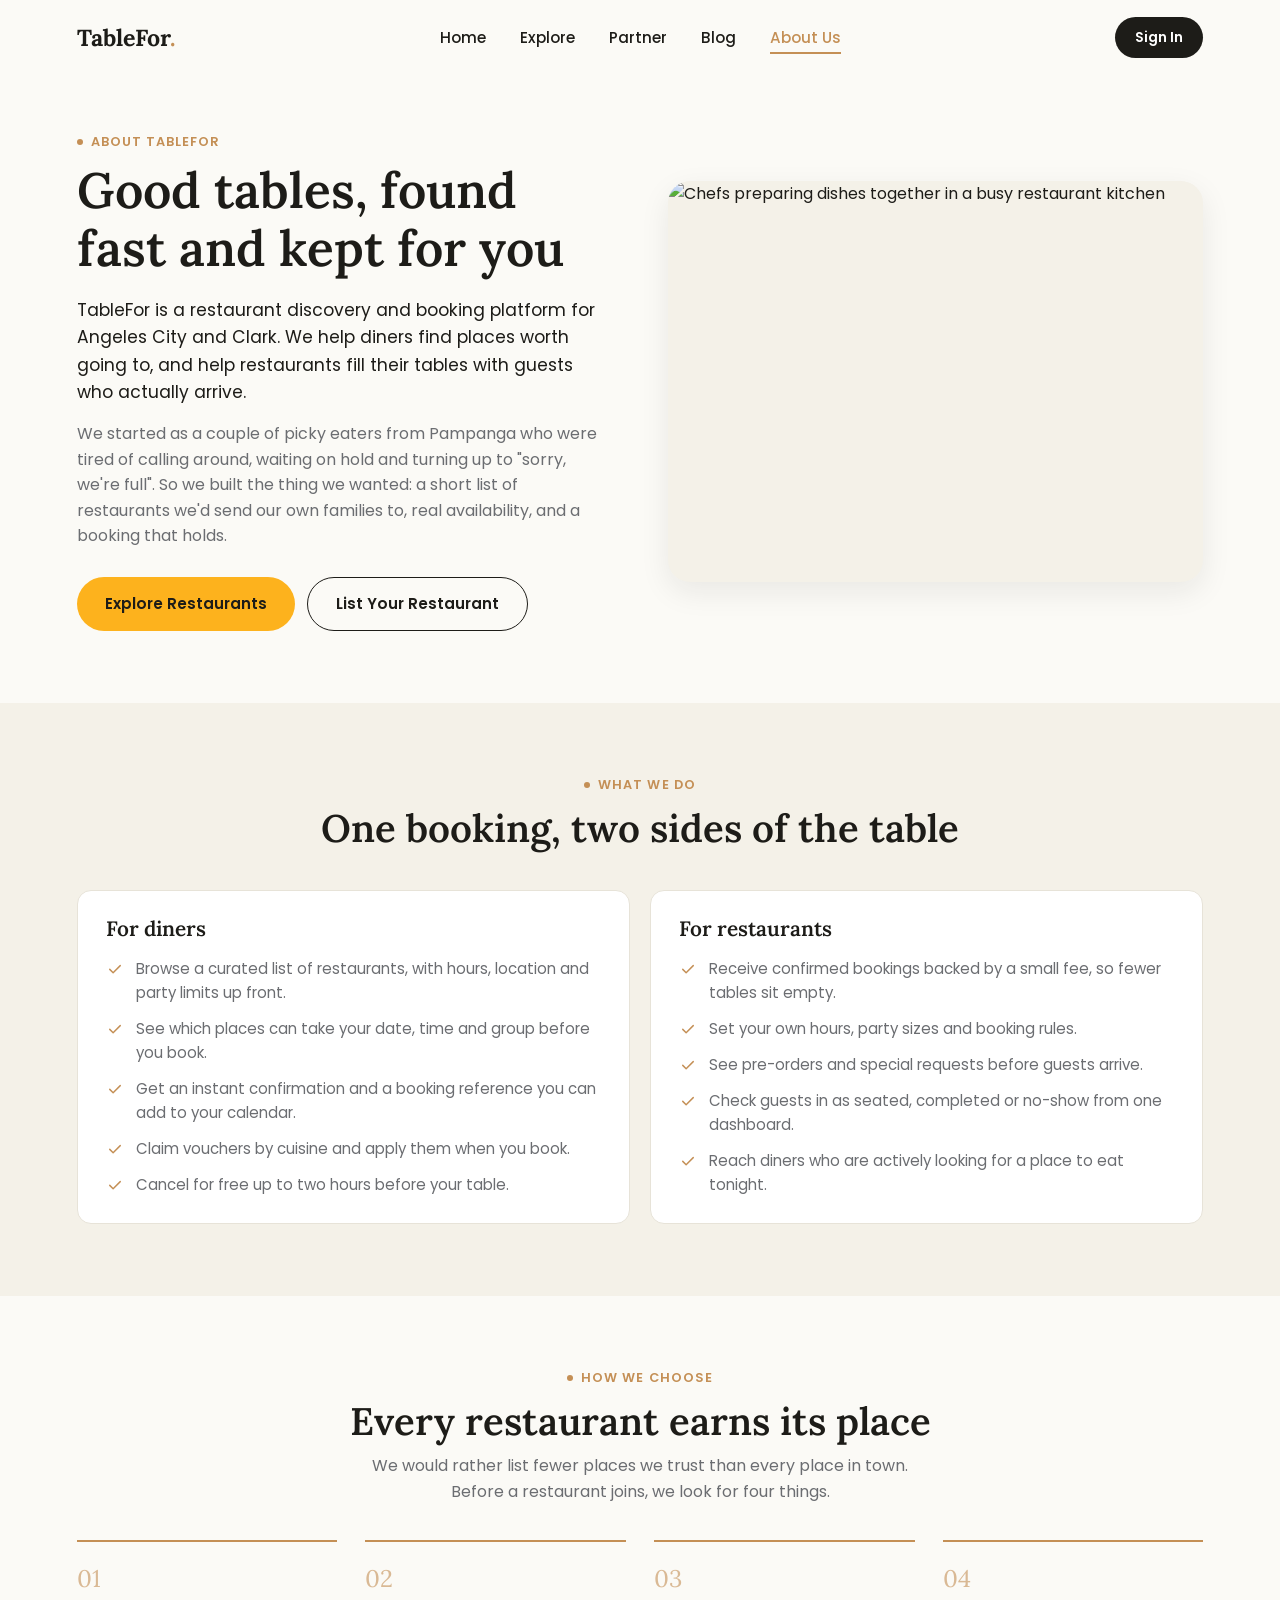
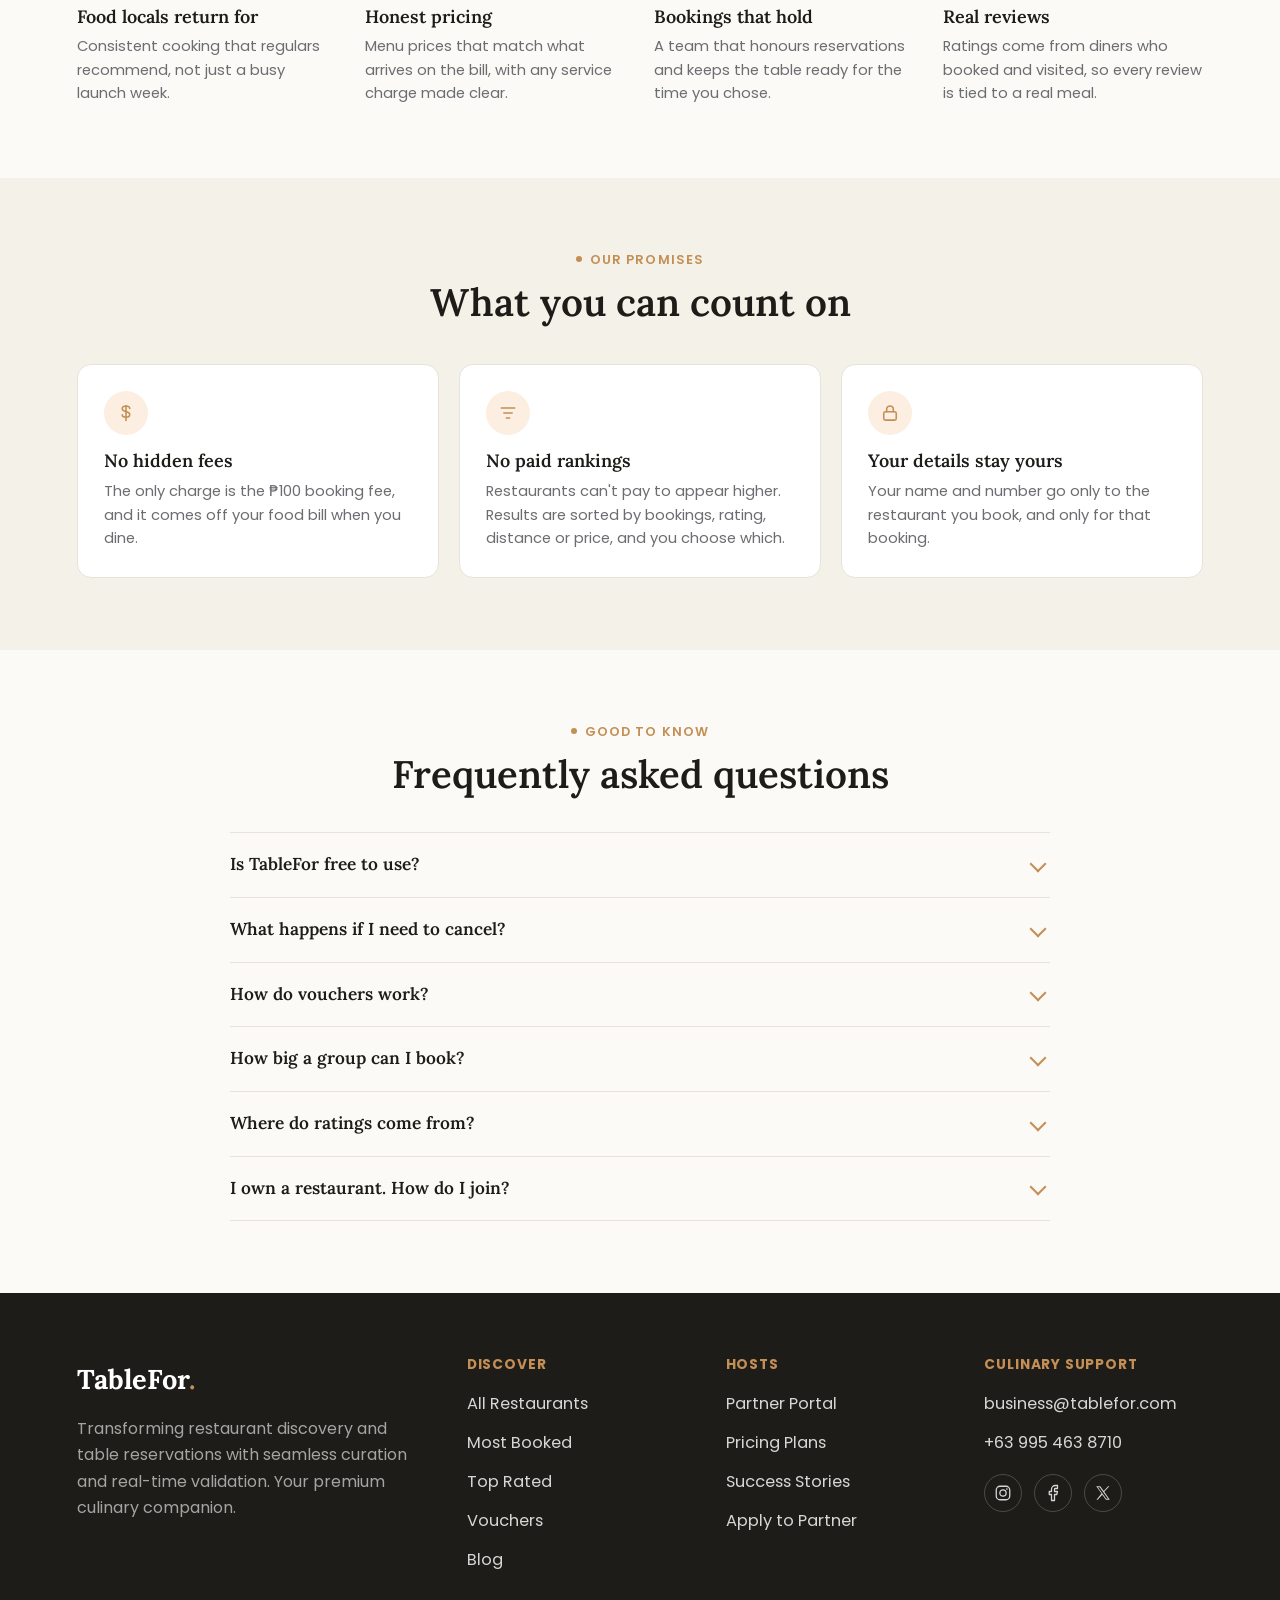
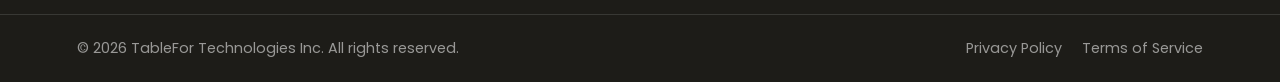
==== about.html @ d6bdd87d "Updated Layout, added styles, and included new resto cards." ====
<!DOCTYPE html>
<html lang="en">
<head>
<meta charset="UTF-8">
<meta name="viewport" content="width=device-width, initial-scale=1.0">
<title>TableFor</title>
<meta name="description" content="About TableFor: a curated restaurant discovery and table booking platform, born in Angeles City out of pure food pickiness.">
<link rel="icon" href="data:,">
<script>document.documentElement.classList.add('js');</script>
<link href="https://fonts.googleapis.com/css2?family=Lora:ital,wght@0,500;0,600;0,700;1,500&family=Poppins:wght@400;500;600;700&display=swap" rel="stylesheet">
<link rel="stylesheet" href="styles.css?v=20260928e">
</head>
<body data-page="about">

<a class="skip-link" href="#main">Skip to content</a>

<!-- ============ HEADER ============ -->
<header class="site-header" id="siteHeader">
  <div class="header-inner">
    <a href="index.html" class="logo" aria-label="TableFor home">TableFor<span class="logo-dot">.</span></a>

    <nav class="main-nav" id="mainNav" aria-label="Primary">
      <ul class="nav-list">
        <li><a href="index.html" class="nav-link">Home</a></li>
        <li><a href="explore.html" class="nav-link">Explore</a></li>
        <li><a href="partner.html" class="nav-link">Partner</a></li>
        <li><a href="blog.html" class="nav-link">Blog</a></li>
        <li><a href="about.html" class="nav-link is-active" aria-current="page">About Us</a></li>
      </ul>
    </nav>

    <div class="header-actions">
      <a href="#" class="btn btn-dark btn-sm">Sign In</a>
      <button class="nav-toggle" id="navToggle" aria-label="Open menu" aria-expanded="false" aria-controls="mainNav">
        <span></span><span></span><span></span>
      </button>
    </div>
  </div>
</header>

<main id="main">

  <!-- ============ MISSION + ORIGIN ============ -->
  <section class="about-hero">
    <div class="about-hero-inner">
      <div class="about-copy">
        <p class="eyebrow"><span class="dot"></span>About TableFor</p>
        <h1>Good tables, found fast and kept for you</h1>
        <p class="about-lead">TableFor is a restaurant discovery and booking platform for Angeles City and Clark. We help diners find places worth going to, and help restaurants fill their tables with guests who actually arrive.</p>
        <p>We started as a couple of picky eaters from Pampanga who were tired of calling around, waiting on hold and turning up to "sorry, we're full". So we built the thing we wanted: a short list of restaurants we'd send our own families to, real availability, and a booking that holds.</p>
        <div class="about-actions">
          <a href="explore.html" class="btn btn-amber">Explore Restaurants</a>
          <a href="partner.html#apply" class="btn btn-outline-dark">List Your Restaurant</a>
        </div>
      </div>
      <figure class="about-media">
        <img src="https://images.pexels.com/photos/5779787/pexels-photo-5779787.jpeg?auto=compress&amp;cs=tinysrgb&amp;w=1200" alt="Chefs preparing dishes together in a busy restaurant kitchen">
      </figure>
    </div>
  </section>

  <!-- ============ WHO IT'S FOR ============ -->
  <section class="section section-alt" aria-labelledby="whatTitle">
    <div>
      <p class="eyebrow center"><span class="dot"></span>What We Do</p>
      <h2 class="center" id="whatTitle">One booking, two sides of the table</h2>
      <div class="about-split">
        <article class="about-panel">
          <h3>For diners</h3>
          <ul class="about-list">
            <li><svg viewBox="0 0 24 24" fill="none" stroke="currentColor" stroke-width="1.9" stroke-linecap="round" stroke-linejoin="round" aria-hidden="true"><path d="m5 12.5 4.5 4.5L19 7.5"/></svg><span>Browse a curated list of restaurants, with hours, location and party limits up front.</span></li>
            <li><svg viewBox="0 0 24 24" fill="none" stroke="currentColor" stroke-width="1.9" stroke-linecap="round" stroke-linejoin="round" aria-hidden="true"><path d="m5 12.5 4.5 4.5L19 7.5"/></svg><span>See which places can take your date, time and group before you book.</span></li>
            <li><svg viewBox="0 0 24 24" fill="none" stroke="currentColor" stroke-width="1.9" stroke-linecap="round" stroke-linejoin="round" aria-hidden="true"><path d="m5 12.5 4.5 4.5L19 7.5"/></svg><span>Get an instant confirmation and a booking reference you can add to your calendar.</span></li>
            <li><svg viewBox="0 0 24 24" fill="none" stroke="currentColor" stroke-width="1.9" stroke-linecap="round" stroke-linejoin="round" aria-hidden="true"><path d="m5 12.5 4.5 4.5L19 7.5"/></svg><span>Claim vouchers by cuisine and apply them when you book.</span></li>
            <li><svg viewBox="0 0 24 24" fill="none" stroke="currentColor" stroke-width="1.9" stroke-linecap="round" stroke-linejoin="round" aria-hidden="true"><path d="m5 12.5 4.5 4.5L19 7.5"/></svg><span>Cancel for free up to two hours before your table.</span></li>
          </ul>
        </article>
        <article class="about-panel">
          <h3>For restaurants</h3>
          <ul class="about-list">
            <li><svg viewBox="0 0 24 24" fill="none" stroke="currentColor" stroke-width="1.9" stroke-linecap="round" stroke-linejoin="round" aria-hidden="true"><path d="m5 12.5 4.5 4.5L19 7.5"/></svg><span>Receive confirmed bookings backed by a small fee, so fewer tables sit empty.</span></li>
            <li><svg viewBox="0 0 24 24" fill="none" stroke="currentColor" stroke-width="1.9" stroke-linecap="round" stroke-linejoin="round" aria-hidden="true"><path d="m5 12.5 4.5 4.5L19 7.5"/></svg><span>Set your own hours, party sizes and booking rules.</span></li>
            <li><svg viewBox="0 0 24 24" fill="none" stroke="currentColor" stroke-width="1.9" stroke-linecap="round" stroke-linejoin="round" aria-hidden="true"><path d="m5 12.5 4.5 4.5L19 7.5"/></svg><span>See pre-orders and special requests before guests arrive.</span></li>
            <li><svg viewBox="0 0 24 24" fill="none" stroke="currentColor" stroke-width="1.9" stroke-linecap="round" stroke-linejoin="round" aria-hidden="true"><path d="m5 12.5 4.5 4.5L19 7.5"/></svg><span>Check guests in as seated, completed or no-show from one dashboard.</span></li>
            <li><svg viewBox="0 0 24 24" fill="none" stroke="currentColor" stroke-width="1.9" stroke-linecap="round" stroke-linejoin="round" aria-hidden="true"><path d="m5 12.5 4.5 4.5L19 7.5"/></svg><span>Reach diners who are actively looking for a place to eat tonight.</span></li>
          </ul>
        </article>
      </div>
    </div>
  </section>

  <!-- ============ CURATION STANDARDS ============ -->
  <section class="section" aria-labelledby="standardsTitle">
    <p class="eyebrow center"><span class="dot"></span>How We Choose</p>
    <h2 class="center" id="standardsTitle">Every restaurant earns its place</h2>
    <p class="section-sub center">We would rather list fewer places we trust than every place in town. Before a restaurant joins, we look for four things.</p>
    <div class="about-grid4 reveal-group">
      <article class="about-card reveal"><span class="about-card-num">01</span><h3>Food locals return for</h3><p>Consistent cooking that regulars recommend, not just a busy launch week.</p></article>
      <article class="about-card reveal"><span class="about-card-num">02</span><h3>Honest pricing</h3><p>Menu prices that match what arrives on the bill, with any service charge made clear.</p></article>
      <article class="about-card reveal"><span class="about-card-num">03</span><h3>Bookings that hold</h3><p>A team that honours reservations and keeps the table ready for the time you chose.</p></article>
      <article class="about-card reveal"><span class="about-card-num">04</span><h3>Real reviews</h3><p>Ratings come from diners who booked and visited, so every review is tied to a real meal.</p></article>
    </div>
  </section>

  <!-- ============ PROMISES ============ -->
  <section class="section section-alt" aria-labelledby="promiseTitle">
    <div>
      <p class="eyebrow center"><span class="dot"></span>Our Promises</p>
      <h2 class="center" id="promiseTitle">What you can count on</h2>
      <div class="about-promises">
        <article class="about-promise">
          <span class="about-promise-icon"><svg viewBox="0 0 24 24" fill="none" stroke="currentColor" stroke-width="1.9" stroke-linecap="round" stroke-linejoin="round" aria-hidden="true"><path d="M12 3v18M16.5 6.5c0-1.9-2-3-4.5-3s-4.5 1.3-4.5 3.3c0 4.4 9 2.4 9 6.9 0 2-2 3.3-4.5 3.3s-4.5-1.1-4.5-3"/></svg></span>
          <h3>No hidden fees</h3>
          <p>The only charge is the ₱100 booking fee, and it comes off your food bill when you dine.</p>
        </article>
        <article class="about-promise">
          <span class="about-promise-icon"><svg viewBox="0 0 24 24" fill="none" stroke="currentColor" stroke-width="1.9" stroke-linecap="round" stroke-linejoin="round" aria-hidden="true"><path d="M4 6h16M7 12h10M10 18h4"/></svg></span>
          <h3>No paid rankings</h3>
          <p>Restaurants can't pay to appear higher. Results are sorted by bookings, rating, distance or price, and you choose which.</p>
        </article>
        <article class="about-promise">
          <span class="about-promise-icon"><svg viewBox="0 0 24 24" fill="none" stroke="currentColor" stroke-width="1.9" stroke-linecap="round" stroke-linejoin="round" aria-hidden="true"><rect x="4.5" y="10.5" width="15" height="10" rx="2"/><path d="M8 10.5V7.5a4 4 0 0 1 8 0v3"/></svg></span>
          <h3>Your details stay yours</h3>
          <p>Your name and number go only to the restaurant you book, and only for that booking.</p>
        </article>
      </div>
    </div>
  </section>

  <!-- ============ FAQ ============ -->
  <section class="section" aria-labelledby="faqTitle">
    <p class="eyebrow center"><span class="dot"></span>Good to Know</p>
    <h2 class="center" id="faqTitle">Frequently asked questions</h2>
    <div class="about-faq">
      <details>
        <summary>Is TableFor free to use?</summary>
        <p>Browsing is free. Each booking has a ₱100 fee, which is taken off your food bill when you dine, so a completed booking costs you nothing extra.</p>
      </details>
      <details>
        <summary>What happens if I need to cancel?</summary>
        <p>Cancel from your upcoming bookings on Explore. It's free up to two hours before your table. Inside two hours, the booking fee isn't refunded because the restaurant has already held the table for you.</p>
      </details>
      <details>
        <summary>How do vouchers work?</summary>
        <p>Claim a voucher in the Vouchers section on the home page, then enter its code in the booking form. Each voucher lists the cuisines, party size or times it works for, and the form tells you straight away if a code doesn't fit.</p>
      </details>
      <details>
        <summary>How big a group can I book?</summary>
        <p>Up to 20 guests per booking, depending on the restaurant. Each restaurant shows its own limit. For larger events, contact the restaurant directly.</p>
      </details>
      <details>
        <summary>Where do ratings come from?</summary>
        <p>From diners who booked through TableFor and completed their visit. You can only leave a review after your meal.</p>
      </details>
      <details>
        <summary>I own a restaurant. How do I join?</summary>
        <p>Apply on our <a href="partner.html#apply">Partner page</a>. We'll visit, try the food and walk you through the Partner Portal before your listing goes live.</p>
      </details>
    </div>
  </section>

</main>

<!-- ============ FOOTER ============ -->
<footer class="site-footer">
  <div class="footer-top">
    <div class="footer-brand">
      <p class="logo footer-logo">TableFor<span class="logo-dot">.</span></p>
      <p>Transforming restaurant discovery and table reservations with seamless curation and real-time validation. Your premium culinary companion.</p>
    </div>

    <nav class="footer-col" aria-label="Discover">
      <h3>Discover</h3>
      <ul>
        <li><a href="explore.html">All Restaurants</a></li>
        <li><a href="explore.html?sort=trending">Most Booked</a></li>
        <li><a href="explore.html?sort=rating">Top Rated</a></li>
        <li><a href="index.html#vouchers">Vouchers</a></li>
        <li><a href="blog.html">Blog</a></li>
      </ul>
    </nav>

    <nav class="footer-col" aria-label="Hosts">
      <h3>Hosts</h3>
      <ul>
        <li><a href="partner.html#portal">Partner Portal</a></li>
        <li><a href="partner.html#pricing">Pricing Plans</a></li>
        <li><a href="partner.html#stories">Success Stories</a></li>
        <li><a href="partner.html#apply">Apply to Partner</a></li>
      </ul>
    </nav>

    <div class="footer-col">
      <h3>Culinary Support</h3>
      <ul>
        <li><a href="mailto:business@tablefor.com">business@tablefor.com</a></li>
        <li><a href="tel:+639954638710">+63 995 463 8710</a></li>
      </ul>
      <div class="social-row">
        <a href="#" aria-label="TableFor on Instagram">
          <svg viewBox="0 0 24 24" fill="none" stroke="currentColor" stroke-width="1.7"><rect x="3" y="3" width="18" height="18" rx="5"/><circle cx="12" cy="12" r="4.2"/><circle cx="17.2" cy="6.8" r="1.1" fill="currentColor" stroke="none"/></svg>
        </a>
        <a href="#" aria-label="TableFor on Facebook">
          <svg viewBox="0 0 24 24" fill="none" stroke="currentColor" stroke-width="1.7" stroke-linecap="round" stroke-linejoin="round"><path d="M18 2h-3a5 5 0 0 0-5 5v3H7v4h3v8h4v-8h3l1-4h-4V7a1 1 0 0 1 1-1h3z"/></svg>
        </a>
        <a href="#" aria-label="TableFor on X (formerly Twitter)">
          <svg viewBox="0 0 24 24" fill="currentColor"><path d="M13.7 10.4 20.4 3h-1.6l-5.8 6.4L8.4 3H3l7 9.7L3.3 21h1.6l6.1-6.8L15.9 21H21l-7.3-10.6ZM11.5 13.1l-.7-1L5.2 4.2h2.4l4.5 6.3.7 1 5.9 8.3h-2.4l-4.8-6.7Z"/></svg>
        </a>
      </div>
    </div>
  </div>

  <div class="footer-bottom">
    <p>&copy; 2026 TableFor Technologies Inc. All rights reserved.</p>
    <div class="footer-legal">
      <a href="#">Privacy Policy</a>
      <a href="#">Terms of Service</a>
    </div>
  </div>
</footer>

<script src="restaurants.js?v=20260928e"></script>
<script src="store.js?v=20260928e"></script>
<script src="script.js?v=20260928e"></script>
</body>
</html>
---- styles.css ----
/* ============================================================
   TableFor — Landing Page Styles
   Mobile-first. Breakpoints: 560 / 860 / 1120 / 1440
   ============================================================ */

:root {
  /* Palette — sampled from the TableFor brand mockup */
  --cream: #FBFAF6;
  --paper: #F4F1E8;
  --ink: #1D1C18;
  --ink-soft: #2A2822;
  --gold: #C48F55;
  --amber: #FDB21D;
  --coral: #E95D4C;
  --text-muted: #6B6D71;
  --rule: #E7E3D8;
  --white: #FFFFFF;

  --font-serif: 'Lora', Georgia, serif;
  --font-sans: 'Poppins', 'Segoe UI', sans-serif;

  --header-h: 76px;
  --radius-sm: 8px;
  --radius-md: 14px;
  --radius-lg: 22px;
  --shadow-card: 0 10px 30px rgba(29, 28, 24, 0.08);
  --shadow-lift: 0 20px 44px rgba(29, 28, 24, 0.16);
  --ease: cubic-bezier(.4,0,.2,1);
}

/* ---------- Reset ---------- */
* { box-sizing: border-box; }
html { scroll-behavior: smooth; scroll-padding-top: calc(var(--header-h) + 12px); }
body, h1, h2, h3, p, ul, blockquote, figure { margin: 0; }
ul { padding: 0; list-style: none; }
img { max-width: 100%; height: auto; display: block; }
a { color: inherit; text-decoration: none; }
button { font: inherit; color: inherit; border: none; background: none; padding: 0; cursor: pointer; }
input { font: inherit; }

body {
  font-family: var(--font-sans);
  color: var(--ink);
  background: var(--cream);
  line-height: 1.6;
  -webkit-font-smoothing: antialiased;
}

h1, h2, h3 { font-family: var(--font-serif); font-weight: 600; line-height: 1.15; }

@media (prefers-reduced-motion: reduce) {
  html { scroll-behavior: auto; }
  * { animation-duration: 0.001ms !important; transition-duration: 0.001ms !important; }
}

.skip-link {
  position: absolute; left: -999px; top: 0;
  background: var(--ink); color: var(--white); padding: 12px 20px;
  z-index: 2000; border-radius: 0 0 8px 0;
}
.skip-link:focus { left: 0; }

/* ---------- Shared bits ---------- */
.eyebrow {
  display: flex; align-items: center; gap: 8px;
  font-size: 0.8rem; font-weight: 600; letter-spacing: 0.08em; text-transform: uppercase;
  color: var(--gold); margin-bottom: 10px;
}
.eyebrow.center, .hero .eyebrow { justify-content: center; text-align: center; }
/* When a centred eyebrow wraps, keep the dot attached to the first word */
.eyebrow.center, .hero .eyebrow { display: block; }
.eyebrow.center .dot, .hero .eyebrow .dot { display: inline-block; vertical-align: middle; margin: -2px 8px 0 0; }
.eyebrow-light { color: var(--amber); }
.eyebrow .dot { width: 6px; height: 6px; border-radius: 50%; background: currentColor; flex: none; }

h2 { font-size: clamp(1.7rem, 4vw, 2.4rem); }
.center { text-align: center; margin-left: auto; margin-right: auto; max-width: 640px; }

.btn {
  display: inline-flex; align-items: center; justify-content: center; gap: 8px;
  padding: 14px 28px; border-radius: 999px;
  font-weight: 600; font-size: 0.95rem; white-space: nowrap;
  transition: transform 0.2s var(--ease), box-shadow 0.2s var(--ease), background 0.2s var(--ease);
}
.btn:active { transform: scale(0.98); }
.btn:disabled { cursor: default; opacity: 0.85; }
.btn:focus-visible { outline: 2px solid var(--gold); outline-offset: 2px; }
.btn-sm { padding: 10px 20px; font-size: 0.85rem; }
.btn-amber { background: var(--amber); color: var(--ink); }
.btn-amber:hover { background: #F4A70E; }
.btn-dark { background: var(--ink); color: var(--white); }
.btn-dark:hover { background: var(--ink-soft); }
.btn-outline-light { border: 1.5px solid rgba(255,255,255,0.55); color: var(--white); }
.btn-outline-light:hover { background: rgba(255,255,255,0.08); }
.btn-outline-dark { border: 1.5px solid var(--ink); color: var(--ink); }
.btn-outline-dark:hover { background: var(--ink); color: var(--white); }

.link-arrow {
  font-weight: 600; color: var(--gold); font-size: 0.92rem;
  display: inline-flex; align-items: center; gap: 6px; flex: none;
  transition: gap 0.2s var(--ease);
}
.link-arrow:hover { gap: 10px; }

.section { padding: 72px 6vw; max-width: 1360px; margin: 0 auto; }
.section-alt { background: var(--paper); max-width: none; padding-left: 6vw; padding-right: 6vw; }
.section-alt > * { max-width: 1360px; margin-left: auto; margin-right: auto; }

.section-head {
  display: flex; align-items: flex-end; justify-content: space-between; gap: 24px;
  margin-bottom: 40px; flex-wrap: wrap;
}

/* Scroll-reveal (progressively enhanced — content is visible without JS) */
.js .reveal { opacity: 0; transform: translateY(18px); transition: opacity 0.6s var(--ease), transform 0.6s var(--ease); }
.js .reveal.is-visible { opacity: 1; transform: none; }

/* ============================================================
   HEADER
   ============================================================ */
.site-header {
  position: fixed; top: 0; left: 0; right: 0; z-index: 1000;
  height: var(--header-h);
  border-bottom: 1px solid transparent;
  transition: background 0.3s var(--ease), border-color 0.3s var(--ease), height 0.3s var(--ease);
}
.site-header::before {
  content: ''; position: absolute; inset: 0; z-index: -1;
  background: rgba(251, 250, 246, 0.92);
  -webkit-backdrop-filter: blur(10px);
  backdrop-filter: blur(10px);
}
body.nav-open, body.modal-open { overflow: hidden; }
.site-header.is-scrolled { border-bottom-color: var(--rule); box-shadow: 0 2px 20px rgba(29,28,24,0.05); }

.header-inner {
  max-width: 1360px; margin: 0 auto; height: 100%;
  padding: 0 6vw;
  display: flex; align-items: center; justify-content: space-between; gap: 24px;
}

.logo {
  font-family: var(--font-serif); font-weight: 700; font-size: 1.45rem; color: var(--ink);
  flex: none;
}
.logo-dot { color: var(--gold); }

.main-nav { flex: 1; }
.nav-list { display: flex; gap: 34px; justify-content: center; }
.nav-link {
  font-size: 0.95rem; font-weight: 500; color: var(--ink); position: relative; padding: 6px 0;
}
.nav-link::after {
  content: ''; position: absolute; left: 0; right: 100%; bottom: 0; height: 2px;
  background: var(--gold); transition: right 0.25s var(--ease);
}
.nav-link:hover::after, .nav-link.is-active::after { right: 0; }
.nav-link.is-active { color: var(--gold); }

.header-actions { display: flex; align-items: center; gap: 18px; flex: none; }

.nav-toggle {
  display: none; flex-direction: column; justify-content: center; gap: 5px;
  width: 30px; height: 30px; flex: none; padding: 0 5px;
}
.nav-toggle span { width: 100%; height: 2px; background: var(--ink); border-radius: 2px; transition: transform 0.25s var(--ease), opacity 0.25s var(--ease); }
.nav-toggle[aria-expanded="true"] span:nth-child(1) { transform: translateY(7px) rotate(45deg); }
.nav-toggle[aria-expanded="true"] span:nth-child(2) { opacity: 0; }
.nav-toggle[aria-expanded="true"] span:nth-child(3) { transform: translateY(-7px) rotate(-45deg); }

/* ============================================================
   HERO
   ============================================================ */
.hero {
  position: relative;
  min-height: 100vh;
  min-height: 100svh;
  display: flex; align-items: center; justify-content: center;
  padding: calc(var(--header-h) + 40px) 6vw 90px;
  isolation: isolate;
  z-index: 2; /* keeps the search dropdowns above the sections below */
}
.hero-media {
  position: absolute; inset: 0; z-index: -2;
  background-image: url('https://images.pexels.com/photos/11794317/pexels-photo-11794317.jpeg');
  background-size: cover; background-position: center 60%;
}
.hero-scrim {
  position: absolute; inset: 0; z-index: -1;
  background:
    linear-gradient(180deg, rgba(20,17,12,0.55) 0%, rgba(20,17,12,0.72) 55%, rgba(20,17,12,0.9) 100%);
}
.hero-inner { max-width: 860px; text-align: center; color: var(--white); }

.hero-title {
  font-size: clamp(2.1rem, 6vw, 3.6rem);
  margin: 14px 0 20px;
  text-wrap: balance;
}
.hero-title em { font-style: normal; color: var(--amber); }

.hero-sub {
  font-size: clamp(1rem, 2vw, 1.15rem);
  color: rgba(255,255,255,0.86);
  max-width: 640px; margin: 0 auto 36px;
}

/* Search card */
.search-card {
  background: var(--white);
  border-radius: var(--radius-lg);
  box-shadow: var(--shadow-lift);
  padding: 8px;
  /* Columns are sized by the bar, never by what's typed in them — dividers stay put */
  display: grid; grid-template-columns: minmax(0, 1fr); align-items: stretch;
  text-align: left;
  color: var(--ink);
  position: relative;
}
.search-field {
  display: flex; align-items: center; gap: 12px;
  padding: 10px 16px; min-width: 0;
  position: relative;
  border-radius: var(--radius-md);
  transition: background 0.2s var(--ease);
}
.search-field-loc, .search-field-date { cursor: pointer; }
.search-field-loc.is-open, .search-field-date.is-open { background: var(--cream); }
@media (hover: hover) {
  .search-field-loc:hover, .search-field-date:hover { background: var(--cream); }
}
.search-field-loc.has-error label { color: var(--coral); }
.search-field-loc.has-error { box-shadow: inset 0 0 0 1.5px var(--coral); }
.search-icon { flex: none; opacity: 0.7; color: var(--gold); width: 20px; height: 20px; }
.search-icon svg { width: 100%; height: 100%; display: block; }
.search-field label {
  display: block; font-size: 0.68rem; font-weight: 600; letter-spacing: 0.06em;
  text-transform: uppercase; color: var(--text-muted); margin-bottom: 2px;
}
.search-field input {
  border: none; width: 100%; font-size: 0.95rem; font-weight: 500; color: var(--ink);
  background: transparent; overflow: hidden; text-overflow: ellipsis;
}
.search-field input:focus { outline: none; }
.field-input-wrap { position: relative; flex: 1; min-width: 0; }
.search-field-date input { cursor: pointer; }
.search-field-loc input { cursor: text; }
.search-divider { height: 1px; background: var(--rule); margin: 0 16px; }

#loc { padding-right: 46px; }
.loc-field-icons {
  position: absolute; top: 50%; right: 0; transform: translateY(-50%);
  display: flex; align-items: center; gap: 9px;
}
.loc-clear {
  width: 16px; height: 16px; color: var(--text-muted); display: none; flex: none;
}
.loc-clear.is-visible { display: inline-flex; }
/* Clear (×) only while the list is open — like the Grab/Maps search field */
.search-field-loc:not(.is-open) .loc-clear { display: none; }
.search-field-loc:not(.is-open) #loc { padding-right: 24px; }
.loc-clear:hover { color: var(--ink); }
.loc-clear svg { width: 100%; height: 100%; }
.loc-chevron {
  width: 16px; height: 16px; color: var(--text-muted); flex: none;
  transition: transform 0.2s var(--ease), color 0.2s var(--ease);
}
.loc-chevron svg { width: 100%; height: 100%; }
.search-field-loc.is-open .loc-chevron { transform: rotate(180deg); color: var(--gold); }

/* ---------- City / barangay dropdown ---------- */
.loc-dropdown {
  position: absolute; top: calc(100% + 10px); left: 0; width: 300px;
  background: var(--white); border-radius: var(--radius-sm); box-shadow: var(--shadow-lift);
  display: none; z-index: 40;
}
.loc-dropdown.is-open { display: block; }
.loc-dropdown-inner { padding: 8px; max-height: 320px; overflow-y: auto; }

.loc-group + .loc-group { margin-top: 4px; }
.loc-group-label {
  padding: 10px 10px 6px; font-size: 0.7rem; font-weight: 700; letter-spacing: 0.06em;
  text-transform: uppercase; color: var(--gold);
}
.loc-row {
  width: 100%; padding: 9px 10px; border-radius: 8px; cursor: pointer;
  display: flex; align-items: center; justify-content: space-between; gap: 14px;
  font-size: 0.9rem; font-weight: 500; color: var(--ink); text-align: left;
}
.loc-row:hover:not(:disabled), .loc-row.is-active { background: var(--paper); }
.loc-row:disabled { opacity: 0.45; cursor: not-allowed; }
.loc-row .loc-name { min-width: 0; display: flex; align-items: center; gap: 8px; }
.loc-row .loc-name mark { background: none; color: var(--gold); font-weight: 700; }
.loc-row .loc-dist {
  flex: none; font-size: 0.8rem; font-weight: 600; color: var(--text-muted);
  font-variant-numeric: tabular-nums;
}
.loc-row .loc-sub { color: var(--text-muted); font-weight: 400; font-size: 0.82rem; }
.loc-row.loc-row-current { color: var(--gold); font-weight: 600; }
.loc-row .loc-row-icon { width: 15px; height: 15px; flex: none; opacity: 0.85; }
.loc-row .loc-row-icon svg { width: 100%; height: 100%; }

.loc-error {
  padding: 9px 10px; margin-bottom: 4px; border-radius: 8px;
  background: #FCEBE8; color: #B8392A; font-size: 0.8rem; font-weight: 600;
}
.loc-empty { padding: 16px 12px; font-size: 0.85rem; color: var(--text-muted); text-align: center; }

.loc-geo-note {
  display: flex; align-items: center; justify-content: space-between; gap: 10px;
  padding: 9px 10px; margin-bottom: 4px; border-radius: 8px;
  background: var(--paper); font-size: 0.78rem; color: var(--text-muted);
}
.loc-geo-note button {
  flex: none; font-weight: 700; color: var(--gold); font-size: 0.78rem;
}
.loc-geo-note button:hover { color: var(--ink); }

/* ---------- Date / time dropdown ---------- */
#dt { padding-right: 24px; }
.dt-input-wrap { position: relative; display: block; }
.dt-chevron {
  position: absolute; top: 50%; right: 0; transform: translateY(-50%);
  width: 16px; height: 16px; color: var(--text-muted); pointer-events: none;
  transition: transform 0.2s var(--ease), color 0.2s var(--ease);
}
.dt-chevron svg { width: 100%; height: 100%; display: block; }
.search-field-date.is-open .dt-chevron { transform: translateY(-50%) rotate(180deg); color: var(--gold); }

.date-popover {
  position: absolute; top: calc(100% + 10px); left: 0; width: 320px;
  background: var(--white); border-radius: var(--radius-md); box-shadow: var(--shadow-lift);
  padding: 16px; display: none; z-index: 40;
}
.date-popover.is-open { display: block; }

.date-quick { display: flex; gap: 6px; margin-bottom: 14px; }
.date-chip {
  flex: 1 1 0; min-width: 0; padding: 7px 6px; border-radius: 999px;
  border: 1px solid var(--rule); font-size: 0.78rem; font-weight: 600; color: var(--ink);
  white-space: nowrap; overflow: hidden; text-overflow: ellipsis;
  transition: background 0.2s var(--ease), border-color 0.2s var(--ease), color 0.2s var(--ease);
}
.date-chip:hover:not(:disabled) { background: var(--paper); border-color: var(--gold); }
.date-chip.is-active, .date-chip.is-active:hover { background: var(--ink); border-color: var(--ink); color: var(--white); }
.date-chip:disabled { color: var(--rule); cursor: not-allowed; }

.date-popover-header { display: flex; align-items: center; justify-content: space-between; margin-bottom: 10px; }
.cal-month-label { font-family: var(--font-serif); font-weight: 600; font-size: 1rem; }
.cal-nav {
  width: 28px; height: 28px; border-radius: 50%; border: 1px solid var(--rule);
  display: inline-flex; align-items: center; justify-content: center; color: var(--ink);
}
.cal-nav svg { width: 14px; height: 14px; }
.cal-nav:hover:not(:disabled) { background: var(--paper); border-color: var(--gold); }
.cal-nav:disabled { opacity: 0.35; cursor: default; }
.cal-weekdays {
  display: grid; grid-template-columns: repeat(7, 1fr); text-align: center;
  font-size: 0.7rem; font-weight: 700; color: var(--text-muted); margin-bottom: 4px;
}
.cal-grid { display: grid; grid-template-columns: repeat(7, 1fr); gap: 2px; margin-bottom: 14px; }
.cal-day {
  height: 36px; display: flex; align-items: center; justify-content: center;
  border-radius: 50%; font-size: 0.85rem; font-weight: 500; color: var(--ink);
  font-variant-numeric: tabular-nums;
}
.cal-day:not(.is-disabled):not(.is-empty):hover { background: var(--paper); }
.cal-day.is-disabled { color: var(--rule); pointer-events: none; }
.cal-day.is-empty { pointer-events: none; }
.cal-day.is-selected { background: var(--amber); color: var(--ink); font-weight: 700; }
.cal-day.is-today:not(.is-selected) { box-shadow: inset 0 0 0 1.5px var(--gold); }
.cal-day.is-today.is-disabled { box-shadow: none; }
.cal-day:focus-visible, .time-slot:focus-visible, .date-chip:focus-visible, .cal-nav:focus-visible {
  outline: 2px solid var(--gold); outline-offset: 1px;
}

.time-head {
  display: flex; align-items: baseline; justify-content: space-between; gap: 10px;
  padding-top: 12px; border-top: 1px solid var(--rule); margin-bottom: 8px;
  font-size: 0.8rem; font-weight: 600; color: var(--text-muted);
}
.time-note { font-size: 0.72rem; font-weight: 500; }
.time-grid {
  display: grid; grid-template-columns: repeat(3, 1fr); gap: 6px;
  max-height: 128px; overflow-y: auto; padding: 2px; margin-bottom: 14px;
  overscroll-behavior: contain;
}
.time-slot {
  padding: 8px 4px; border-radius: 8px; border: 1px solid var(--rule);
  font-size: 0.8rem; font-weight: 600; color: var(--ink); font-variant-numeric: tabular-nums;
  transition: background 0.2s var(--ease), border-color 0.2s var(--ease);
}
.time-slot:hover { background: var(--paper); border-color: var(--gold); }
.time-slot.is-selected { background: var(--amber); border-color: var(--amber); }

.guest-stepper { display: flex; align-items: center; gap: 8px; font-weight: 500; font-size: 0.95rem; white-space: nowrap; }
.guest-count { display: inline-block; width: 4.9em; text-align: center; font-variant-numeric: tabular-nums; }
.step-btn {
  width: 22px; height: 22px; border-radius: 50%; border: 1px solid var(--rule);
  display: inline-flex; align-items: center; justify-content: center; font-size: 1rem; line-height: 1;
  transition: background 0.2s var(--ease), border-color 0.2s var(--ease);
}
.step-btn:hover:not(:disabled) { background: var(--paper); border-color: var(--gold); }
.step-btn:disabled { color: var(--rule); cursor: not-allowed; }
.step-btn:focus-visible { outline: 2px solid var(--gold); outline-offset: 1px; }

.search-submit { margin-top: 8px; width: 100%; }

.hero-social-proof {
  margin-top: 26px; font-size: 0.85rem; color: rgba(255,255,255,0.75);
}

/* ============================================================
   STATS
   ============================================================ */
.stats {
  background: var(--white);
  display: flex; flex-wrap: wrap; justify-content: center;
  gap: 20px 64px;
  padding: 40px 6vw;
  border-bottom: 1px solid var(--rule);
}
.stat { text-align: center; }
.stat-num {
  display: block; font-family: var(--font-serif); font-weight: 700;
  font-size: clamp(1.7rem, 4vw, 2.2rem); color: var(--gold);
}
.stat-label { font-size: 0.85rem; color: var(--text-muted); letter-spacing: 0.02em; }

/* ============================================================
   JOURNAL (blog cards, Home + Blog)
   ============================================================ */
.section-sub { color: var(--text-muted); max-width: 58ch; margin-top: 10px; }
.blog-grid { display: grid; gap: 22px; grid-template-columns: minmax(0, 1fr); }
@media (min-width: 560px) { .blog-grid { grid-template-columns: repeat(2, minmax(0, 1fr)); } }
@media (min-width: 1120px) { .blog-grid { grid-template-columns: repeat(4, minmax(0, 1fr)); } }
.blog-card {
  background: var(--white); border: 1px solid var(--rule); border-radius: var(--radius-md); overflow: hidden;
  box-shadow: 0 4px 16px rgba(29, 28, 24, 0.05); transition: box-shadow 0.3s var(--ease);
}
@media (hover: hover) { .blog-card:hover { box-shadow: var(--shadow-card); } }
.blog-card-link { display: flex; flex-direction: column; height: 100%; }
.blog-card-link:focus-visible { outline: 2px solid var(--gold); outline-offset: -2px; border-radius: var(--radius-md); }
.blog-card img { width: 100%; aspect-ratio: 16 / 10; object-fit: cover; background: var(--paper); }
.blog-card-body { padding: 16px 18px 18px; display: flex; flex-direction: column; flex: 1; }
.blog-meta { display: flex; align-items: center; gap: 10px; font-size: 0.78rem; color: var(--text-muted); margin-bottom: 8px; }
.blog-cat {
  font-size: 0.68rem; font-weight: 700; letter-spacing: 0.06em; text-transform: uppercase; color: var(--gold);
  background: var(--paper); border-radius: 999px; padding: 3px 9px;
}
.blog-card h3 {
  font-size: 1.12rem; margin-bottom: 8px; transition: color 0.2s var(--ease);
  display: -webkit-box; -webkit-line-clamp: 2; -webkit-box-orient: vertical; overflow: hidden; min-height: 2.3em;
}
.blog-card-body > p:not(.blog-meta) {
  font-size: 0.88rem; color: var(--text-muted); margin-bottom: 14px;
  display: -webkit-box; -webkit-line-clamp: 3; -webkit-box-orient: vertical; overflow: hidden;
}
.blog-read { margin-top: auto; font-size: 0.85rem; font-weight: 600; color: var(--gold); }

/* ============================================================
   VOUCHERS (Home)
   ============================================================ */
.voucher-grid { display: grid; gap: 16px; grid-template-columns: minmax(0, 1fr); }
@media (min-width: 760px) { .voucher-grid { grid-template-columns: repeat(2, minmax(0, 1fr)); } }
@media (min-width: 1120px) { .voucher-grid { grid-template-columns: repeat(3, minmax(0, 1fr)); } }
.voucher {
  display: grid; grid-template-columns: 88px minmax(0, 1fr);
  background: var(--white); border: 1px solid var(--rule); border-radius: var(--radius-md); overflow: hidden;
  box-shadow: 0 4px 16px rgba(29, 28, 24, 0.05);
}
.voucher-stub {
  background: var(--ink); color: var(--white); position: relative;
  display: flex; flex-direction: column; align-items: center; justify-content: center; text-align: center; padding: 10px 6px;
}
.voucher-stub strong { font-family: var(--font-serif); font-size: 1.45rem; line-height: 1; color: var(--amber); }
.voucher-stub span { font-size: 0.62rem; font-weight: 700; letter-spacing: 0.06em; text-transform: uppercase; margin-top: 5px; color: rgba(255,255,255,0.75); }
.voucher-body { padding: 12px 14px 12px 16px; display: flex; flex-direction: column; border-left: 2px dashed var(--rule); min-width: 0; }
.voucher-where { font-size: 0.66rem; font-weight: 700; letter-spacing: 0.06em; text-transform: uppercase; color: var(--gold); white-space: nowrap; overflow: hidden; text-overflow: ellipsis; }
.voucher-body h3 { font-size: 1rem; margin: 2px 0 3px; }
.voucher-terms {
  font-size: 0.78rem; color: var(--text-muted); line-height: 1.45; margin-bottom: 10px;
  display: -webkit-box; -webkit-line-clamp: 2; -webkit-box-orient: vertical; overflow: hidden; min-height: 2.9em;
}
.voucher-foot { margin-top: auto; display: flex; align-items: center; gap: 12px; min-height: 34px; }
.voucher-foot .btn { padding: 8px 16px; }
.voucher-code {
  font-family: ui-monospace, 'SFMono-Regular', Menlo, Consolas, monospace; font-size: 0.85rem; font-weight: 700;
  letter-spacing: 0.06em; background: var(--paper); border: 1px dashed #CFC9BA; border-radius: 8px; padding: 4px 8px;
}
.voucher-status { font-size: 0.76rem; font-weight: 600; color: #2E8B57; }
.voucher-status.is-used { color: var(--text-muted); }
.voucher-claimed {
  display: inline-flex; align-items: center; gap: 6px; padding: 7px 14px; border-radius: 999px;
  background: #EAF5EE; color: #2E7D4F; font-size: 0.85rem; font-weight: 600;
}
.voucher-claimed:focus { outline: none; }
.voucher-claimed svg { width: 14px; height: 14px; }
.voucher-code-sm { font-size: 0.78rem; color: var(--text-muted); }
.voucher-code-sm strong { color: var(--ink); letter-spacing: 0.04em; }
.voucher.is-claimed .voucher-stub { background: var(--ink-soft); }

/* ============================================================
   RESTAURANT CARDS
   ============================================================ */
.restaurant-grid { display: grid; gap: 22px; grid-template-columns: 1fr; }
.restaurant-card {
  background: var(--white); border-radius: var(--radius-md); overflow: hidden;
  box-shadow: var(--shadow-card);
  transition: box-shadow 0.3s var(--ease);
}
.restaurant-card:hover { box-shadow: var(--shadow-lift); }

/* ---- photo + overlay controls ---- */
.restaurant-photo { position: relative; aspect-ratio: 3 / 2; overflow: hidden; background: var(--paper); }
.restaurant-photo img { width: 100%; height: 100%; object-fit: cover; transition: transform 0.5s var(--ease); }
.restaurant-card:hover .restaurant-photo img { transform: scale(1.05); }

.photo-count {
  position: absolute; left: 12px; bottom: 12px; z-index: 2;
  display: inline-flex; align-items: center; gap: 5px;
  background: rgba(20, 17, 12, 0.62); color: var(--white);
  font-size: 0.76rem; font-weight: 600; padding: 5px 10px; border-radius: 999px;
  backdrop-filter: blur(3px);
}
.photo-count svg { width: 13px; height: 13px; flex: none; }

.save-btn {
  position: absolute; top: 12px; right: 12px; z-index: 2;
  width: 34px; height: 34px; border-radius: 50%;
  background: rgba(29, 28, 24, 0.5); color: var(--white);
  display: flex; align-items: center; justify-content: center;
  transition: background 0.2s var(--ease), transform 0.2s var(--ease);
}
.save-btn svg { width: 18px; height: 18px; }
.save-btn:hover { background: rgba(29, 28, 24, 0.75); transform: scale(1.06); }
.save-btn[aria-pressed="true"] { background: var(--coral); }
.save-btn[aria-pressed="true"] svg { fill: currentColor; }

/* ---- body ---- */
.restaurant-card { display: flex; flex-direction: column; }
.restaurant-body { padding: 16px 18px 18px; flex: 1; display: flex; flex-direction: column; }
.restaurant-actions { margin-top: auto; }

.restaurant-top-row { display: flex; align-items: flex-start; justify-content: space-between; gap: 10px; }
.restaurant-top-row h3 { font-size: 1.12rem; }
.restaurant-top-row .price { font-size: 0.85rem; color: var(--text-muted); flex: none; padding-top: 3px; }

.restaurant-tags-row { display: flex; flex-wrap: wrap; gap: 8px; margin: 10px 0 12px; }
.tag {
  background: var(--paper); color: var(--gold); font-size: 0.72rem; font-weight: 700;
  letter-spacing: 0.04em; text-transform: uppercase; padding: 5px 11px; border-radius: 999px;
}
.tag-outline { background: transparent; color: var(--text-muted); border: 1px solid var(--rule); }

.restaurant-meta-row { display: flex; align-items: center; justify-content: space-between; margin-bottom: 12px; }

.restaurant-loc {
  display: flex; align-items: center; gap: 6px;
  font-size: 0.86rem; color: var(--text-muted); margin-bottom: 12px;
}
.pin-icon { width: 14px; height: 14px; flex: none; color: var(--gold); }
.pin-icon svg { width: 100%; height: 100%; }

.restaurant-status-row {
  display: flex; align-items: center; flex-wrap: wrap; gap: 8px;
  font-size: 0.85rem; margin-bottom: 16px;
}
.rating { font-weight: 600; display: inline-flex; align-items: center; gap: 4px; }
.stars { color: var(--gold); }
.reviews { font-weight: 400; color: var(--text-muted); }
.status-sep { color: var(--rule); }
.status { font-weight: 600; }
.status.is-open { color: #2E8B57; }
.status.is-closed { color: var(--coral); }
.status-detail { color: var(--text-muted); }

.restaurant-actions { display: flex; align-items: center; gap: 8px; }
.restaurant-book-btn { flex: 1; }
.icon-btn {
  width: 40px; height: 40px; border-radius: 50%; flex: none;
  border: 1px solid var(--rule); color: var(--ink);
  display: flex; align-items: center; justify-content: center;
  transition: background 0.2s var(--ease), border-color 0.2s var(--ease);
}
.icon-btn svg { width: 18px; height: 18px; }
.icon-btn:hover { background: var(--paper); border-color: var(--gold); }
.icon-btn.is-disabled { opacity: 0.4; cursor: not-allowed; }
.icon-btn.is-disabled:hover { background: none; border-color: var(--rule); }
.icon-btn:focus-visible { outline: 2px solid var(--gold); outline-offset: 2px; }

/* ============================================================
   TESTIMONIALS
   ============================================================ */
.testimonials { background: var(--paper); max-width: none; padding: 72px 6vw; }
.testimonials h2 { margin-bottom: 40px; }
.testimonial-grid {
  display: grid; gap: 20px; grid-template-columns: 1fr;
  max-width: 1360px; margin: 0 auto;
}
.testimonial-card {
  background: var(--white); border: 1px solid var(--rule); border-radius: var(--radius-md);
  padding: 26px; font-style: normal;
}
.stars-row { color: var(--gold); letter-spacing: 3px; margin-bottom: 14px; font-size: 0.95rem; }
.testimonial-card p { font-size: 0.98rem; margin-bottom: 18px; }
.testimonial-card footer strong { display: block; font-size: 0.92rem; }
.testimonial-card footer span { font-size: 0.82rem; color: var(--text-muted); }

/* ============================================================
   HOW IT WORKS
   ============================================================ */
.steps {
  display: grid; gap: 40px 32px; grid-template-columns: 1fr;
  margin-top: 44px; max-width: 1100px; margin-left: auto; margin-right: auto;
}
.step-num {
  font-family: var(--font-serif); font-weight: 700; font-size: 2.6rem;
  color: var(--gold); opacity: 0.55; display: block; margin-bottom: 6px;
}
.step h3 { font-size: 1.15rem; margin-bottom: 8px; }
.step p { color: var(--text-muted); font-size: 0.95rem; }

/* ============================================================
   FOR OWNERS (dark split)
   ============================================================ */
.owners { background: var(--ink); color: var(--white); }
.owners-inner {
  max-width: 1360px; margin: 0 auto; padding: 80px 6vw;
  display: grid; gap: 44px; grid-template-columns: 1fr; align-items: center;
}
.owners-copy h2 { color: var(--white); margin: 12px 0 18px; font-size: clamp(1.7rem, 4vw, 2.5rem); }
.owners-copy p { color: rgba(255,255,255,0.72); margin-bottom: 30px; max-width: 46ch; }
.owners-actions { display: flex; flex-wrap: wrap; gap: 14px; }
.owners-media {
  aspect-ratio: 4 / 3; border-radius: var(--radius-lg); overflow: hidden;
  background-image: url('https://images.pexels.com/photos/5779787/pexels-photo-5779787.jpeg');
  background-size: cover; background-position: center 30%;
  box-shadow: 0 30px 60px rgba(0,0,0,0.45);
}

/* ============================================================
   APP SECTION
   ============================================================ */
.app-section { background: var(--cream); max-width: none; }
.app-grid {
  max-width: 1360px; margin: 0 auto;
  display: grid; gap: 40px; grid-template-columns: 1fr; align-items: center;
}
.app-copy h2 { margin: 12px 0 16px; }
.app-copy p { color: var(--text-muted); max-width: 50ch; margin-bottom: 28px; }
.app-buttons { display: flex; flex-wrap: wrap; gap: 14px; }

.app-qr-card {
  background: var(--ink); color: var(--white); border-radius: var(--radius-lg);
  padding: 30px; display: grid; gap: 20px;
  grid-template-columns: auto 1fr; align-items: center;
  box-shadow: var(--shadow-lift);
}
.qr-wrap { background: var(--white); padding: 10px; border-radius: 10px; width: 92px; }
.qr-code { display: block; width: 100%; height: auto; }
.qr-label {
  grid-column: 1; text-align: center; font-size: 0.68rem; font-weight: 700;
  letter-spacing: 0.06em; text-transform: uppercase; color: rgba(255,255,255,0.65);
}
.qr-features { grid-column: 2; grid-row: 1 / span 2; display: grid; gap: 12px; }
.qr-features li { display: flex; align-items: center; gap: 10px; font-size: 0.9rem; font-weight: 500; }
.qr-features li span { color: var(--amber); }

/* ============================================================
   FOOTER
   ============================================================ */
.site-footer { background: var(--ink); color: rgba(255,255,255,0.82); }
.footer-top {
  max-width: 1360px; margin: 0 auto; padding: 64px 6vw 40px;
  display: grid; gap: 40px; grid-template-columns: 1fr;
}
.footer-logo { color: var(--white); margin-bottom: 14px; }
.footer-brand p { font-size: 0.9rem; max-width: 34ch; color: rgba(255,255,255,0.6); }
.footer-col h3 {
  font-family: var(--font-sans); font-size: 0.78rem; font-weight: 700; color: var(--gold);
  letter-spacing: 0.06em; text-transform: uppercase; margin-bottom: 16px;
}
.footer-col ul { display: grid; gap: 11px; }
.footer-col a { font-size: 0.92rem; }
.footer-col a:hover { color: var(--amber); }
.social-row { display: flex; gap: 12px; margin-top: 18px; }
.social-row a {
  width: 34px; height: 34px; border-radius: 50%; border: 1px solid rgba(255,255,255,0.2);
  display: flex; align-items: center; justify-content: center; color: rgba(255,255,255,0.82);
}
.social-row a svg { width: 17px; height: 17px; }
.social-row a:hover { border-color: var(--amber); color: var(--amber); }

/* ---------- App store buttons ---------- */
.store-icon { width: 18px; height: 18px; flex: none; margin-right: 2px; }
.store-label { display: inline-block; }

.footer-bottom {
  border-top: 1px solid rgba(255,255,255,0.12);
  padding: 22px 6vw; max-width: 1360px; margin: 0 auto;
  display: flex; flex-wrap: wrap; gap: 12px; justify-content: space-between;
  font-size: 0.82rem; color: rgba(255,255,255,0.55);
}
.footer-legal { display: flex; gap: 20px; }
.footer-legal a:hover { color: var(--amber); }

/* ============================================================
   BREAKPOINT: ≥560px — phone landscape / small tablets
   ============================================================ */
@media (min-width: 560px) {
  .steps { grid-template-columns: repeat(2, 1fr); }
  .footer-top { grid-template-columns: 1.4fr 1fr 1fr; }
}

/* ============================================================
   BREAKPOINT: ≥860px — tablets
   ============================================================ */
@media (min-width: 860px) {
  .restaurant-grid { grid-template-columns: repeat(2, 1fr); }
  .testimonial-grid { grid-template-columns: repeat(2, 1fr); }
  .owners-inner { grid-template-columns: 1.1fr 0.9fr; }
  .app-grid { grid-template-columns: 1fr 1fr; }
  /* Location | Date & time | Guests | Button.
     Date, guests and the button have known maximum content, so they get exactly
     what they need (longest date "September 28, 12:30 PM" fits a 266px column).
     Location has the most variable text, so it takes all the remaining space.
     Every column is fixed by the bar, not the value — dividers never shift. */
  .search-card {
    grid-template-columns: minmax(0, 1fr) 1px 266px 1px 190px 136px;
    column-gap: 0; padding: 10px;
  }
  .search-field { padding-left: 12px; padding-right: 12px; }
  .search-divider { height: auto; margin: 10px 4px; }
  /* A bit more breathing room between location and date */
  .search-divider-loc { margin-left: 10px; margin-right: 10px; }
  .search-submit { margin-top: 0; padding-left: 22px; padding-right: 22px; }
}

/* ============================================================
   BREAKPOINT: ≥1120px — laptop / desktop
   ============================================================ */
@media (min-width: 1120px) {
  .nav-toggle { display: none; }
  /* Logo | nav | actions: equal side columns keep the nav centred on the page */
  .header-inner { display: grid; grid-template-columns: 1fr auto 1fr; }
  .main-nav { flex: none; }
  .header-actions { justify-self: end; }
  .restaurant-grid { grid-template-columns: repeat(3, 1fr); }
  .testimonial-grid { grid-template-columns: repeat(3, 1fr); }
  .steps { grid-template-columns: repeat(3, 1fr); }
  .footer-top { grid-template-columns: 1.6fr 1fr 1fr 1fr; }
}

/* ============================================================
   BREAKPOINT: <1120px — collapse nav to a mobile menu
   ============================================================ */
@media (max-width: 1119.98px) {
  .nav-toggle { display: flex; }

  .main-nav {
    position: fixed; inset: var(--header-h) 0 0 0;
    background: var(--cream);
    padding: 28px 8vw;
    transform: translateY(-8px);
    opacity: 0;
    visibility: hidden;
    pointer-events: none;
    transition: opacity 0.25s var(--ease), transform 0.25s var(--ease), visibility 0.25s;
  }
  .main-nav.is-open { opacity: 1; transform: none; visibility: visible; pointer-events: auto; }
  .nav-list { flex-direction: column; gap: 6px; align-items: stretch; }
  .nav-link { display: block; width: 100%; padding: 14px 4px; font-size: 1.1rem; border-bottom: 1px solid var(--rule); }
  .nav-link::after { display: none; }
}

/* ============================================================
   BREAKPOINT: ≥1440px — large desktop cap
   ============================================================ */
@media (min-width: 1440px) {
  .section, .header-inner, .stats, .testimonials, .section-alt > *,
  .owners-inner, .app-grid, .footer-top, .footer-bottom {
    padding-left: 0; padding-right: 0;
  }
  .section-alt > *, .testimonial-grid, .blog-hero-inner { max-width: 1360px; }
}

/* ---------- Small tablets: button on its own row so the three fields keep their room ---------- */
@media (min-width: 860px) and (max-width: 999.98px) {
  .search-card { grid-template-columns: minmax(0, 1fr) 1px 266px 1px 190px; }
  .search-submit { grid-column: 1 / -1; margin-top: 8px; }
}

/* ---------- Stacked bar (phones / small tablets): panels drop down full-width under their field ---------- */
@media (max-width: 859.98px) {
  .search-field-loc .field-input-wrap, .search-field-date .field-input-wrap { position: static; }
  .loc-dropdown, .date-popover { left: 0; right: 0; width: auto; top: calc(100% + 6px); }
  .date-popover { max-width: 380px; }
  .step-btn { width: 30px; height: 30px; }
}

/* ---------- Small-phone tightening ---------- */
@media (max-width: 400px) {
  .stats { gap: 24px 40px; }
}

/* ---------- No lonely last card in 2-column layouts ---------- */
@media (min-width: 560px) and (max-width: 1119.98px) {
  .steps > .step:last-child:nth-child(odd) { grid-column: 1 / -1; }
}
@media (min-width: 860px) and (max-width: 1119.98px) {
  .restaurant-grid { grid-template-columns: repeat(3, 1fr); }
  .testimonial-grid > :last-child:nth-child(odd) { grid-column: 1 / -1; }
}

/* ---------- Touch screens: no sticky hover effects ---------- */
@media (hover: none) {
  .restaurant-card:hover { box-shadow: var(--shadow-card); }
  .restaurant-card:hover .restaurant-photo img { transform: none; }
}

/* ============================================================
   BOOKING MODAL (shared by Home and Explore)
   ============================================================ */
.modal-overlay {
  position: fixed; inset: 0; z-index: 2000;
  background: rgba(20, 17, 12, 0.6);
  display: flex; align-items: center; justify-content: center;
  padding: 20px;
  opacity: 0; visibility: hidden; pointer-events: none;
  transition: opacity 0.25s var(--ease), visibility 0.25s;
}
.modal-overlay.is-open { opacity: 1; visibility: visible; pointer-events: auto; transition: opacity 0.25s var(--ease), visibility 0s; }

.restaurant-modal {
  background: var(--white); border-radius: var(--radius-lg); overflow: hidden;
  width: 100%; max-width: 500px; max-height: 92vh; max-height: 92dvh;
  display: flex; flex-direction: column;
  box-shadow: var(--shadow-lift);
  transform: translateY(14px) scale(0.98); opacity: 0;
  transition: transform 0.25s var(--ease), opacity 0.25s var(--ease);
  position: relative;
}
.modal-overlay.is-open .restaurant-modal { transform: none; opacity: 1; }

.modal-close {
  position: absolute; top: 14px; right: 14px; z-index: 5;
  width: 34px; height: 34px; border-radius: 50%; background: rgba(29,28,24,0.55);
  color: var(--white); font-size: 1.3rem; line-height: 1;
  display: flex; align-items: center; justify-content: center;
}
.modal-close:hover { background: rgba(29,28,24,0.8); }
.modal-close:focus-visible { outline: 2px solid var(--amber); outline-offset: 2px; }

.modal-photo { height: 150px; background-size: cover; background-position: center; flex: none; background-color: var(--ink-soft); }
.modal-body { padding: 22px 26px 24px; overflow-y: auto; min-height: 0; overscroll-behavior: contain; }
.modal-body h3 { font-size: 1.35rem; margin: 8px 0 6px; }
.modal-summary .restaurant-loc { margin-bottom: 4px; }
.modal-summary .rating { font-size: 0.88rem; }
.modal-desc { color: var(--text-muted); font-size: 0.9rem; margin: 10px 0 16px; }

.modal-booking-view { display: flex; flex-direction: column; }
.modal-view[hidden] { display: none; }
.modal-grid { display: grid; grid-template-columns: 1fr 1fr; gap: 12px; }
.modal-field { display: block; margin-bottom: 14px; min-width: 0; }
.modal-field span {
  display: block; font-size: 0.72rem; font-weight: 600; letter-spacing: 0.04em;
  text-transform: uppercase; color: var(--text-muted); margin-bottom: 6px;
}
.modal-field span em { font-style: normal; text-transform: none; letter-spacing: 0; font-weight: 500; }
.modal-field input, .modal-field select {
  width: 100%; border: 1px solid var(--rule); border-radius: 10px; padding: 11px 14px;
  font-size: 0.95rem; font-weight: 500; color: var(--ink); background: var(--cream);
}
.modal-field select {
  appearance: none; -webkit-appearance: none; padding-right: 34px;
  background-image: url("data:image/svg+xml,%3Csvg xmlns='http://www.w3.org/2000/svg' viewBox='0 0 24 24' fill='none' stroke='%236B6D71' stroke-width='2'%3E%3Cpath d='m6 9 6 6 6-6'/%3E%3C/svg%3E");
  background-repeat: no-repeat; background-position: right 12px center; background-size: 14px;
}
.modal-field input:focus, .modal-field select:focus { outline: 2px solid var(--gold); outline-offset: 1px; }
.modal-field input:user-invalid { border-color: var(--coral); }
.modal-field :disabled { opacity: 0.55; }
.modal-date-btn {
  width: 100%; display: flex; align-items: center; justify-content: space-between; gap: 10px;
  border: 1px solid var(--rule); border-radius: 10px; padding: 11px 14px; background: var(--cream);
  font-size: 0.95rem; font-weight: 500; color: var(--ink); text-align: left;
}
.modal-field .modal-date-btn span {
  display: block; margin: 0; overflow: hidden; text-overflow: ellipsis; white-space: nowrap;
  font-size: 0.95rem; font-weight: 500; letter-spacing: 0; text-transform: none; color: var(--ink);
}
.modal-date-btn svg { width: 17px; height: 17px; color: var(--gold); flex: none; }
.modal-date-btn:hover:not(:disabled) { border-color: var(--gold); }
.modal-date-btn[aria-expanded="true"] { border-color: var(--gold); background: var(--white); }
.modal-date-btn:focus-visible { outline: 2px solid var(--gold); outline-offset: 1px; }
.modal-date-btn:disabled { opacity: 0.55; cursor: default; }
.modal-cal {
  border: 1px solid var(--rule); border-radius: 14px; padding: 14px; margin: -4px 0 16px;
  background: var(--white); box-shadow: var(--shadow-card);
}
.modal-cal[hidden] { display: none; }
.modal-cal .cal-grid { margin-bottom: 8px; }
.modal-note {
  font-size: 0.82rem; color: #7A5A12; background: #FFF6DE; border-radius: 10px;
  padding: 10px 12px; margin: -4px 0 14px;
}
.modal-note[hidden] { display: none; }
.modal-warning {
  font-size: 0.84rem; font-weight: 600; color: #7A5A12; background: #FFF6DE;
  border-radius: 10px; padding: 10px 12px; margin-bottom: 12px;
}
.modal-warning.is-error { color: #B8392A; background: #FCEBE8; }
.modal-warning[hidden] { display: none; }
.modal-voucher { margin-bottom: 6px; }
.modal-voucher .modal-field { margin-bottom: 6px; }
.voucher-row { display: flex; gap: 8px; }
.voucher-row input {
  flex: 1; min-width: 0; border: 1px solid var(--rule); border-radius: 10px; padding: 11px 14px;
  font-size: 0.95rem; font-weight: 600; letter-spacing: 0.04em; color: var(--ink); background: var(--cream);
}
.voucher-row input:focus { outline: 2px solid var(--gold); outline-offset: 1px; }
.voucher-row input[readonly] { background: #F1F8F3; border-color: #BFE0CB; }
.voucher-row .btn { flex: none; border-radius: 10px; }
.voucher-suggest { display: flex; flex-wrap: wrap; align-items: center; gap: 6px; margin-top: 8px; font-size: 0.78rem; color: var(--text-muted); }
.voucher-suggest[hidden] { display: none; }
.voucher-chip {
  font-size: 0.76rem; font-weight: 700; padding: 5px 10px; border-radius: 999px;
  border: 1px dashed var(--gold); background: #FFF8E7; color: var(--ink);
}
.voucher-chip:hover { background: var(--amber); border-style: solid; }
.voucher-msg { font-size: 0.82rem; margin-top: 6px; min-height: 0; }
.voucher-msg:empty { display: none; }
.voucher-msg.is-ok { color: #2E7D4F; }
.voucher-msg.is-error { color: #B8392A; }
.modal-fee { font-size: 0.82rem; color: var(--text-muted); margin: 10px 0 12px; }
.modal-confirm-btn { width: 100%; }
.modal-confirm-btn:disabled { background: var(--paper); color: var(--text-muted); opacity: 1; }
.modal-booking-note { text-align: center; font-size: 0.8rem; color: var(--text-muted); margin-top: 12px; }

.modal-confirm-view { text-align: center; padding: 6px 0 2px; }
.confirm-check {
  width: 56px; height: 56px; border-radius: 50%; background: var(--amber);
  color: var(--ink); font-size: 1.6rem; font-weight: 700;
  display: flex; align-items: center; justify-content: center; margin: 0 auto 16px;
}
.modal-confirm-view > p { color: var(--text-muted); margin: 6px 0 18px; }
.confirm-details {
  margin: 0 0 18px; text-align: left; border: 1px solid var(--rule); border-radius: 12px; overflow: hidden;
}
.confirm-details > div[hidden] { display: none; }
.confirm-details > div { display: flex; justify-content: space-between; gap: 16px; padding: 10px 14px; }
.confirm-details > div + div { border-top: 1px solid var(--rule); }
.confirm-details dt { font-size: 0.78rem; font-weight: 600; color: var(--text-muted); }
.confirm-details dd { margin: 0; font-size: 0.88rem; font-weight: 600; text-align: right; }
.confirm-actions { display: grid; grid-template-columns: 1fr 1fr; gap: 10px; margin-bottom: 10px; }
.modal-confirm-view > .btn { width: 100%; }

@media (max-width: 440px) {
  .modal-overlay { padding: 10px; }
  .modal-body { padding: 18px 18px 20px; }
  .modal-photo { height: 110px; }
  .modal-perks, .confirm-actions { grid-template-columns: 1fr; }
}
/* ============================================================
   EXPLORE PAGE
   ============================================================ */
.visually-hidden {
  position: absolute !important; width: 1px; height: 1px; padding: 0; margin: -1px;
  overflow: hidden; clip: rect(0 0 0 0); white-space: nowrap; border: 0;
}

.x-bookings { grid-column: 1 / -1; }
.x-bookings[hidden] { display: none; }
.x-bookings-title {
  font-family: var(--font-sans); font-size: 0.75rem; font-weight: 700; letter-spacing: 0.06em;
  text-transform: uppercase; color: var(--text-muted); margin-bottom: 10px; display: flex; align-items: center; gap: 8px;
}
.x-bookings-title span {
  min-width: 20px; height: 20px; border-radius: 999px; background: var(--ink); color: var(--amber);
  font-size: 0.7rem; display: inline-flex; align-items: center; justify-content: center; padding: 0 6px;
}
.x-bookings-list { display: grid; gap: 10px; }
.x-booking {
  display: grid; grid-template-columns: 52px minmax(0, 1fr) auto; align-items: center; gap: 14px;
  background: var(--white); border: 1px solid var(--rule); border-radius: var(--radius-md); padding: 10px 14px 10px 10px;
}
.x-booking-thumb { width: 52px; height: 52px; border-radius: 10px; object-fit: cover; background: var(--paper); display: block; }
.x-booking-text { display: flex; flex-direction: column; min-width: 0; }
.x-booking-text strong { font-family: var(--font-serif); font-size: 1rem; }
.x-booking-text span { font-size: 0.82rem; color: var(--text-muted); }
.x-booking-text .x-booking-warn { color: #7A5A12; font-weight: 600; margin-top: 2px; }
.x-booking-actions { display: flex; align-items: center; gap: 14px; }
.x-booking.is-confirming { border-color: var(--gold); background: #FFFCF4; }

/* ---------- Layout ---------- */
.x-layout {
  max-width: 1360px; margin: 0 auto; padding: calc(var(--header-h) + 28px) 6vw 72px;
  display: grid; grid-template-columns: minmax(0, 1fr); gap: 32px; align-items: start;
}
.x-results { min-width: 0; scroll-margin-top: calc(var(--header-h) + 20px); }
.x-results:focus { outline: none; }

/* ---------- Filter panel ---------- */
.x-filters-head { display: flex; align-items: baseline; justify-content: space-between; margin-bottom: 2px; }
.x-filters-head h2, .x-sheet-head h2 { font-size: 1.15rem; }
.x-text-btn { font-size: 0.85rem; font-weight: 600; color: var(--gold); }
.x-text-btn:hover:not(:disabled) { color: var(--ink); }
.x-text-btn:disabled { color: #CFC9BA; cursor: default; }
.x-text-btn:focus-visible { outline: 2px solid var(--gold); outline-offset: 2px; border-radius: 4px; }

.x-fgroup { border: 0; margin: 0; padding: 16px 0; border-top: 1px solid var(--rule); min-width: 0; }
.x-fgroup:first-child { border-top: 0; padding-top: 8px; }
.x-fgroup legend {
  float: left; width: 100%; /* keeps the legend inside the group instead of on its border */
  padding: 0; margin-bottom: 8px;
  font-size: 0.72rem; font-weight: 700; letter-spacing: 0.06em; text-transform: uppercase; color: var(--text-muted);
}
.x-fgroup > :not(legend) { clear: both; }
.x-legend-note { text-transform: none; letter-spacing: 0; font-weight: 500; }

.x-check { display: flex; align-items: center; gap: 10px; padding: 6px 0; cursor: pointer; font-size: 0.92rem; position: relative; }
.x-check[hidden] { display: none; }
.x-check input { position: absolute; opacity: 0; width: 1px; height: 1px; }
.x-check-box {
  width: 18px; height: 18px; flex: none; border-radius: 5px; border: 1.5px solid #CFC9BA; background: var(--white);
  display: inline-flex; align-items: center; justify-content: center;
  transition: background 0.15s var(--ease), border-color 0.15s var(--ease);
}
.x-check input:checked + .x-check-box { background: var(--ink); border-color: var(--ink); }
.x-check input:checked + .x-check-box::after {
  content: ''; width: 9px; height: 5px; border: 2px solid var(--white); border-top: 0; border-right: 0;
  transform: translateY(-1px) rotate(-45deg);
}
.x-check input:focus-visible + .x-check-box { outline: 2px solid var(--gold); outline-offset: 2px; }
.x-check:hover .x-check-box { border-color: var(--gold); }
.x-check-count { margin-left: auto; font-size: 0.8rem; color: var(--text-muted); font-variant-numeric: tabular-nums; }
.x-check.is-empty { opacity: 0.45; }
.x-more { margin-top: 6px; }
.x-change-search { display: inline-block; margin-top: 6px; font-size: 0.8rem; text-decoration: underline; text-underline-offset: 3px; }
.x-more[hidden] { display: none; }

.x-switch { display: flex; align-items: center; justify-content: space-between; gap: 14px; padding: 6px 0; cursor: pointer; position: relative; }
.x-switch input { position: absolute; opacity: 0; width: 1px; height: 1px; }
.x-switch-label { display: block; font-size: 0.92rem; font-weight: 500; }
.x-switch-hint { display: block; font-size: 0.78rem; color: var(--text-muted); margin-top: 1px; }
.x-switch-track {
  width: 38px; height: 22px; flex: none; border-radius: 999px; background: #D9D4C7; position: relative;
  transition: background 0.2s var(--ease);
}
.x-switch-thumb {
  position: absolute; top: 2px; left: 2px; width: 18px; height: 18px; border-radius: 50%;
  background: var(--white); box-shadow: 0 1px 3px rgba(0,0,0,0.2); transition: transform 0.2s var(--ease);
}
.x-switch input:checked ~ .x-switch-track { background: var(--ink); }
.x-switch input:checked ~ .x-switch-track .x-switch-thumb { transform: translateX(16px); }
.x-switch input:focus-visible ~ .x-switch-track { outline: 2px solid var(--gold); outline-offset: 2px; }

.x-rating-out { color: var(--ink); font-weight: 700; }
.x-fgroup legend label { cursor: pointer; }
.x-range {
  --fill: 0%;
  -webkit-appearance: none; appearance: none; display: block; width: 100%; height: 22px; margin: 4px 0 2px;
  background: transparent; cursor: pointer;
}
.x-range::-webkit-slider-runnable-track {
  height: 6px; border-radius: 999px;
  background: linear-gradient(to right, var(--amber) var(--fill), #E2DDD0 var(--fill));
}
.x-range::-moz-range-track { height: 6px; border-radius: 999px; background: #E2DDD0; }
.x-range::-moz-range-progress { height: 6px; border-radius: 999px; background: var(--amber); }
.x-range::-webkit-slider-thumb {
  -webkit-appearance: none; width: 20px; height: 20px; border-radius: 50%; margin-top: -7px;
  background: var(--white); border: 2px solid var(--ink); box-shadow: 0 1px 4px rgba(0,0,0,0.15);
}
.x-range::-moz-range-thumb {
  width: 16px; height: 16px; border-radius: 50%;
  background: var(--white); border: 2px solid var(--ink); box-shadow: 0 1px 4px rgba(0,0,0,0.15);
}
.x-range:focus-visible { outline: none; }
.x-range:focus-visible::-webkit-slider-thumb { outline: 2px solid var(--gold); outline-offset: 2px; }
.x-range:focus-visible::-moz-range-thumb { outline: 2px solid var(--gold); outline-offset: 2px; }
.x-range-scale { display: flex; justify-content: space-between; font-size: 0.72rem; color: var(--text-muted); }
.x-seg { display: grid; grid-auto-flow: column; grid-auto-columns: 1fr; gap: 6px; }
.x-seg-btn {
  padding: 8px 0; border-radius: 8px; border: 1px solid var(--rule); background: var(--white);
  font-size: 0.82rem; font-weight: 600; color: var(--ink); white-space: nowrap;
  transition: background 0.2s var(--ease), border-color 0.2s var(--ease), color 0.2s var(--ease);
}
.x-seg-btn:hover { border-color: var(--gold); }
.x-seg-btn[aria-pressed="true"], .x-seg-btn[aria-checked="true"] { background: var(--ink); border-color: var(--ink); color: var(--white); }
.x-seg-btn:focus-visible { outline: 2px solid var(--gold); outline-offset: 1px; }

/* Mobile sheet parts are hidden on desktop */
.x-sheet-head, .x-sheet-foot, .x-sheet-backdrop { display: none; }

/* ---------- Toolbar ---------- */
.x-toolbar { display: flex; flex-wrap: wrap; align-items: flex-end; gap: 14px 24px; margin-bottom: 14px; }
.x-toolbar-text { flex: none; }
.x-count { font-size: 1.45rem; }
.x-context { font-size: 0.85rem; color: var(--text-muted); margin-top: 2px; }
.x-toolbar-actions { display: flex; align-items: center; gap: 10px; flex: 1 1 380px; min-width: 0; }

.x-keyword {
  position: relative; display: flex; align-items: center;
  border: 1px solid var(--rule); border-radius: 999px; background: var(--white);
  padding: 0 10px 0 14px; height: 40px; flex: 1; min-width: 0;
  transition: border-color 0.2s var(--ease);
}
.x-keyword:focus-within { border-color: var(--gold); }
.x-keyword svg { width: 16px; height: 16px; flex: none; color: var(--text-muted); }
.x-keyword input {
  border: 0; background: transparent; flex: 1; min-width: 0; height: 100%;
  padding: 0 6px 0 8px; font-size: 0.86rem; color: var(--ink);
}
.x-keyword input:focus { outline: none; }
.x-keyword input::-webkit-search-cancel-button { -webkit-appearance: none; }
.x-keyword-clear { width: 22px; height: 22px; border-radius: 50%; font-size: 1.05rem; line-height: 1; color: var(--text-muted); flex: none; }
.x-keyword-clear:hover { color: var(--ink); background: var(--paper); }
.x-keyword-clear[hidden] { display: none; }

.x-sort { display: flex; align-items: center; gap: 8px; font-size: 0.85rem; color: var(--text-muted); flex: none; }
.x-sort select {
  appearance: none; -webkit-appearance: none; height: 40px;
  border: 1px solid var(--rule); border-radius: 999px; background-color: var(--white);
  padding: 0 34px 0 14px; font: inherit; font-size: 0.85rem; font-weight: 600; color: var(--ink); cursor: pointer;
  background-image: url("data:image/svg+xml,%3Csvg xmlns='http://www.w3.org/2000/svg' viewBox='0 0 24 24' fill='none' stroke='%236B6D71' stroke-width='2'%3E%3Cpath d='m6 9 6 6 6-6'/%3E%3C/svg%3E");
  background-repeat: no-repeat; background-position: right 12px center; background-size: 14px;
}
.x-sort select:focus-visible { outline: 2px solid var(--gold); outline-offset: 2px; }
.x-filter-btn {
  display: none; align-items: center; gap: 8px; height: 40px;
  padding: 0 16px; border-radius: 999px; border: 1px solid var(--ink);
  font-size: 0.85rem; font-weight: 600; color: var(--ink);
}
.x-filter-btn svg { width: 16px; height: 16px; }
.x-filter-badge {
  min-width: 20px; height: 20px; padding: 0 6px; border-radius: 999px;
  background: var(--amber); color: var(--ink); font-size: 0.72rem; font-weight: 700;
  display: inline-flex; align-items: center; justify-content: center;
}
.x-filter-badge[hidden] { display: none; }

/* ---------- Active filter pills ---------- */
.x-pills { display: flex; flex-wrap: wrap; align-items: center; gap: 8px; margin-bottom: 18px; }
.x-pills[hidden] { display: none; }
.x-pill {
  display: inline-flex; align-items: center; gap: 6px;
  padding: 6px 10px 6px 12px; border-radius: 999px; border: 1px solid var(--rule); background: var(--paper);
  font-size: 0.8rem; font-weight: 600; color: var(--ink);
}
.x-pill span { font-size: 1rem; line-height: 1; color: var(--text-muted); }
.x-pill:hover { border-color: var(--gold); }
.x-pill:hover span { color: var(--ink); }
.x-pill:focus-visible, .x-pill-clear:focus-visible { outline: 2px solid var(--gold); outline-offset: 2px; }
.x-pill-clear { font-size: 0.8rem; font-weight: 600; color: var(--gold); padding: 6px 4px; }
.x-pill-clear:hover { color: var(--ink); }

/* ---------- Result cards ---------- */
.x-grid { display: grid; gap: 20px; grid-template-columns: repeat(auto-fill, minmax(262px, 1fr)); }
.x-grid[hidden] { display: none; }
.x-card {
  display: flex; flex-direction: column; min-width: 0;
  background: var(--white); border: 1px solid var(--rule); border-radius: var(--radius-md); overflow: hidden;
  box-shadow: 0 4px 16px rgba(29, 28, 24, 0.05);
  transition: box-shadow 0.3s var(--ease), border-color 0.3s var(--ease);
}
@media (hover: hover) { .x-card:hover { box-shadow: var(--shadow-card); border-color: #DDD7C9; } }

.x-card-media { position: relative; aspect-ratio: 16 / 10; background: var(--paper); overflow: hidden; }
.x-card-media img { position: absolute; inset: 0; width: 100%; height: 100%; object-fit: cover; }
.x-photo-placeholder {
  position: absolute; inset: 0; display: flex; align-items: center; justify-content: center;
  background: linear-gradient(140deg, var(--ink-soft) 0%, #3B352B 100%);
}
.x-monogram { font-family: var(--font-serif); font-weight: 700; font-size: 3rem; line-height: 1; color: var(--gold); }
.x-badges { position: absolute; top: 12px; left: 12px; right: 96px; display: flex; flex-wrap: wrap; gap: 6px; z-index: 2; }
.x-media-actions { position: absolute; top: 12px; right: 12px; z-index: 2; display: flex; gap: 8px; }
.x-media-actions .save-btn { position: static; }
.x-round-btn {
  width: 34px; height: 34px; border-radius: 50%; background: rgba(29, 28, 24, 0.5); color: var(--white);
  display: flex; align-items: center; justify-content: center;
  transition: background 0.2s var(--ease), transform 0.2s var(--ease);
}
.x-round-btn svg { width: 17px; height: 17px; }
.x-round-btn:hover { background: rgba(29, 28, 24, 0.75); transform: scale(1.06); }
.x-round-btn:focus-visible, .x-media-actions .save-btn:focus-visible { outline: 2px solid var(--amber); outline-offset: 2px; }
.x-badge {
  padding: 4px 9px; border-radius: 6px; font-size: 0.66rem; font-weight: 700;
  letter-spacing: 0.05em; text-transform: uppercase;
}
.x-badge-hot { background: #C8412F; color: var(--white); }
.x-badge-new { background: var(--ink); color: var(--amber); }
.x-badge-light { background: var(--white); color: var(--ink); }

.x-card-body { padding: 16px 18px 18px; display: flex; flex-direction: column; flex: 1; }
.x-kicker { display: flex; align-items: center; justify-content: space-between; gap: 10px; margin-bottom: 8px; }
.x-cuisine { font-size: 0.7rem; font-weight: 700; letter-spacing: 0.06em; text-transform: uppercase; color: var(--gold); white-space: nowrap; overflow: hidden; text-overflow: ellipsis; min-width: 0; }
.x-rating { font-size: 0.82rem; font-weight: 600; white-space: nowrap; }
.x-rating .stars { color: var(--gold); }
.x-rating .reviews { font-weight: 400; color: var(--text-muted); }
.x-card h3 { font-size: 1.18rem; margin-bottom: 8px; overflow: hidden; text-overflow: ellipsis; white-space: nowrap; }
.x-desc {
  font-size: 0.84rem; color: var(--text-muted); line-height: 1.55; margin: 10px 0 14px;
  display: -webkit-box; -webkit-line-clamp: 2; -webkit-box-orient: vertical; overflow: hidden; min-height: 3.1em;
}
.x-place { display: flex; align-items: center; gap: 6px; font-size: 0.84rem; color: var(--text-muted); min-width: 0; }
.x-place > span:nth-child(2) { overflow: hidden; text-overflow: ellipsis; white-space: nowrap; min-width: 0; }
.x-dist { flex: none; margin-left: auto; font-weight: 500; color: var(--text-muted); font-variant-numeric: tabular-nums; }

.x-avail {
  display: flex; align-items: center; gap: 7px; font-size: 0.8rem; font-weight: 600; margin: -6px 0 14px;
  white-space: nowrap; overflow: hidden; text-overflow: ellipsis;
}
.x-avail::before { content: ''; width: 7px; height: 7px; border-radius: 50%; flex: none; }
.x-avail.is-yes { color: #2E7D4F; }
.x-avail.is-yes::before { background: #2E8B57; }
.x-avail.is-no { color: #9A6B00; }
.x-avail.is-no::before { background: var(--amber); }
.x-card-foot {
  margin-top: auto; padding-top: 14px; border-top: 1px solid var(--rule);
  display: flex; align-items: center; gap: 8px;
}
.x-card-foot .icon-btn { width: 38px; height: 38px; }
.x-card-foot .x-book { flex: 1; }
.x-empty {
  text-align: center; padding: 56px 24px; background: var(--white);
  border: 1px dashed #D9D4C7; border-radius: var(--radius-md);
}
.x-empty[hidden] { display: none; }
.x-empty h3 { font-size: 1.3rem; margin-bottom: 8px; }
.x-empty p { color: var(--text-muted); max-width: 48ch; margin: 0 auto 20px; }
.x-empty-actions { display: flex; flex-wrap: wrap; justify-content: center; gap: 10px; }


/* ---------- Explore breakpoints ---------- */
@media (min-width: 960px) {
  .x-layout { grid-template-columns: 250px minmax(0, 1fr); gap: 36px; }
  .x-filters {
    position: sticky; top: calc(var(--header-h) + 24px);
    max-height: calc(100vh - var(--header-h) - 44px); overflow-y: auto;
    padding-right: 8px; overscroll-behavior: contain; scrollbar-width: thin;
  }
}

/* Below 960px: filters become a slide-up sheet */
@media (max-width: 959.98px) {
  .x-filter-btn { display: inline-flex; }
  .x-filters-head { display: none; }
  .x-filters {
    position: fixed; left: 0; right: 0; bottom: 0; z-index: 1500;
    max-height: 86vh; max-height: 86dvh;
    background: var(--white); border-radius: var(--radius-lg) var(--radius-lg) 0 0;
    box-shadow: 0 -12px 40px rgba(29,28,24,0.18);
    display: flex; flex-direction: column;
    transform: translateY(100%); visibility: hidden;
    transition: transform 0.3s var(--ease), visibility 0.3s;
  }
  .x-filters.is-open { transform: none; visibility: visible; transition: transform 0.3s var(--ease), visibility 0s; }
  .x-sheet-head {
    display: flex; align-items: center; justify-content: space-between;
    padding: 18px 20px 12px; border-bottom: 1px solid var(--rule);
  }
  .x-sheet-close {
    width: 34px; height: 34px; border-radius: 50%; border: 1px solid var(--rule);
    font-size: 1.3rem; line-height: 1; display: inline-flex; align-items: center; justify-content: center;
  }
  .x-filter-body { overflow-y: auto; padding: 4px 20px 8px; overscroll-behavior: contain; flex: 1; min-height: 0; }
  .x-sheet-foot {
    display: flex; gap: 10px; padding: 14px 20px calc(14px + env(safe-area-inset-bottom, 0px));
    border-top: 1px solid var(--rule);
  }
  .x-sheet-foot .btn { flex: 1; }
  .x-sheet-foot .btn:disabled { opacity: 0.4; }
  .x-sheet-backdrop {
    display: block; position: fixed; inset: 0; z-index: 1400;
    background: rgba(20,17,12,0.45); opacity: 0; transition: opacity 0.25s var(--ease);
  }
  .x-sheet-backdrop.is-open { opacity: 1; }
  .x-sheet-backdrop[hidden] { display: none; }
}

@media (max-width: 640px) {
  .x-toolbar-actions { width: 100%; }
  .x-toolbar-actions { flex-wrap: wrap; }
  .x-keyword { order: -1; flex: 1 1 100%; }
  .x-filter-btn { flex: 1; justify-content: center; }
  .x-sort { flex: 1; }
  .x-sort span { display: none; }
  .x-sort select { width: 100%; }
  .x-booking { grid-template-columns: 44px minmax(0, 1fr); }
  .x-booking-thumb { width: 44px; height: 44px; }
  .x-booking-actions { grid-column: 1 / -1; justify-content: flex-end; }
  .x-grid { grid-template-columns: minmax(0, 1fr); }
}

/* ============================================================
   BLOG PAGE
   ============================================================ */
.blog-hero {
  background: var(--paper); border-bottom: 1px solid var(--rule);
  padding: calc(var(--header-h) + 48px) 6vw 40px;
}
.blog-hero-inner { max-width: 1360px; margin: 0 auto; }
.blog-hero h1 { font-size: clamp(2rem, 4.4vw, 2.9rem); max-width: 20ch; margin-bottom: 4px; }

.posts { max-width: 760px; margin: 0 auto; padding: 0 6vw 80px; box-sizing: content-box; }
.post { border-top: 1px solid var(--rule); padding-top: 56px; margin-top: 56px; }
.post:first-child { margin-top: 0; }
.post-cover { width: 100%; aspect-ratio: 16 / 8; object-fit: cover; border-radius: var(--radius-lg); background: var(--paper); margin-bottom: 26px; }
.post-body h2 { font-size: clamp(1.7rem, 3.6vw, 2.3rem); margin-bottom: 18px; }
.post-content { font-size: 1.02rem; line-height: 1.75; }
.post-content p { margin-bottom: 16px; }
.post-content h3 { font-size: 1.25rem; margin: 28px 0 8px; }
.post-content a { color: var(--gold); font-weight: 600; text-decoration: underline; text-underline-offset: 3px; }
.post-content a:hover { color: var(--ink); }
.post-back { margin-top: 18px; }



/* ---------- One content width everywhere ----------
   Most sections cap at 1360px including their side padding. Full-bleed
   bands (alt backgrounds, testimonials, blog header) pad the band itself,
   so their inner content gets the same cap to line up with everything else. */
@media (max-width: 1439.98px) {
  .section-alt > *, .testimonial-grid, .blog-hero-inner, .pp-hero-inner { max-width: calc(1360px - 12vw); }
}

/* ============================================================
   ABOUT PAGE
   ============================================================ */
.about-hero { padding: calc(var(--header-h) + 56px) 6vw 72px; }
.about-hero-inner {
  max-width: 1360px; margin: 0 auto;
  display: grid; gap: 40px; grid-template-columns: minmax(0, 1fr); align-items: center;
}
.about-copy h1 { font-size: clamp(2.1rem, 4.6vw, 3.1rem); margin: 4px 0 20px; max-width: 18ch; }
.about-lead { font-size: 1.08rem; color: var(--ink); max-width: 54ch; margin-bottom: 14px; }
.about-copy > p:not(.eyebrow):not(.about-lead) { color: var(--text-muted); max-width: 56ch; }
.about-actions { display: flex; flex-wrap: wrap; gap: 12px; margin-top: 28px; }
.about-media { border-radius: var(--radius-lg); overflow: hidden; box-shadow: var(--shadow-card); background: var(--paper); aspect-ratio: 4 / 3; }
.about-media img { width: 100%; height: 100%; object-fit: cover; }

.about-split { display: grid; gap: 20px; grid-template-columns: minmax(0, 1fr); margin-top: 40px; }
.about-panel { background: var(--white); border: 1px solid var(--rule); border-radius: var(--radius-md); padding: 26px 28px; }
.about-panel h3 { font-size: 1.3rem; margin-bottom: 16px; }
.about-list { display: grid; gap: 12px; }
.about-list li { display: grid; grid-template-columns: 20px minmax(0, 1fr); gap: 10px; font-size: 0.94rem; color: var(--text-muted); }
.about-list svg { width: 18px; height: 18px; color: var(--gold); margin-top: 3px; }

.about-grid4 { display: grid; gap: 18px; grid-template-columns: minmax(0, 1fr); margin-top: 36px; }
.about-card { border-top: 2px solid var(--gold); padding-top: 18px; }
.about-card-num { font-family: var(--font-serif); font-size: 1.5rem; color: var(--gold); opacity: 0.6; display: block; margin-bottom: 8px; }
.about-card h3 { font-size: 1.12rem; margin-bottom: 8px; }
.about-card p { font-size: 0.92rem; color: var(--text-muted); }

.about-promises { display: grid; gap: 20px; grid-template-columns: minmax(0, 1fr); margin-top: 40px; }
.about-promise { background: var(--white); border: 1px solid var(--rule); border-radius: var(--radius-md); padding: 26px; }
.about-promise-icon {
  width: 44px; height: 44px; border-radius: 50%; background: #FCEEE0; color: var(--gold);
  display: inline-flex; align-items: center; justify-content: center; margin-bottom: 16px;
}
.about-promise-icon svg { width: 20px; height: 20px; }
.about-promise h3 { font-size: 1.12rem; margin-bottom: 8px; }
.about-promise p { font-size: 0.92rem; color: var(--text-muted); }

.about-faq { max-width: 820px; margin: 36px auto 0; border-top: 1px solid var(--rule); }
.about-faq details { border-bottom: 1px solid var(--rule); }
.about-faq summary {
  list-style: none; cursor: pointer; padding: 18px 40px 18px 0; position: relative;
  font-family: var(--font-serif); font-size: 1.08rem; font-weight: 600;
}
.about-faq summary::-webkit-details-marker { display: none; }
.about-faq summary::after {
  content: ''; position: absolute; right: 6px; top: 50%; width: 10px; height: 10px; margin-top: -7px;
  border-right: 2px solid var(--gold); border-bottom: 2px solid var(--gold); transform: rotate(45deg);
  transition: transform 0.2s var(--ease);
}
.about-faq details[open] summary::after { transform: rotate(-135deg); margin-top: -2px; }
.about-faq summary:focus-visible { outline: 2px solid var(--gold); outline-offset: 4px; border-radius: 4px; }
.about-faq details p { color: var(--text-muted); padding: 0 40px 20px 0; max-width: 68ch; }

@media (min-width: 760px) {
  .about-split { grid-template-columns: repeat(2, minmax(0, 1fr)); }
  .about-grid4 { grid-template-columns: repeat(2, minmax(0, 1fr)); gap: 28px; }
  .about-promises { grid-template-columns: repeat(3, minmax(0, 1fr)); }
}
@media (min-width: 860px) {
  .about-hero-inner { grid-template-columns: minmax(0, 1fr) minmax(0, 1fr); gap: 56px; }
}
@media (min-width: 1120px) {
  .about-grid4 { grid-template-columns: repeat(4, minmax(0, 1fr)); }
}
@media (min-width: 1440px) {
  .about-hero { padding-left: 0; padding-right: 0; }
}

/* ---------- Explore card: facts row + share toast ---------- */
.x-facts { display: flex; flex-wrap: wrap; gap: 6px 16px; margin-bottom: 16px; font-size: 0.8rem; color: var(--text-muted); }
.x-facts li { display: inline-flex; align-items: center; gap: 6px; white-space: nowrap; }
.x-facts .status { font-weight: 600; }
.x-fact-icon { width: 15px; height: 15px; color: var(--gold); display: inline-flex; flex: none; }
.x-fact-icon svg { width: 100%; height: 100%; }
.x-fact-muted { color: var(--text-muted); }
.x-toast {
  position: fixed; left: 50%; bottom: 28px; z-index: 2500; transform: translate(-50%, 16px);
  background: var(--ink); color: var(--white); font-size: 0.88rem; font-weight: 500;
  padding: 10px 18px; border-radius: 999px; box-shadow: var(--shadow-lift);
  opacity: 0; pointer-events: none; transition: opacity 0.2s var(--ease), transform 0.2s var(--ease);
}
.x-toast.is-visible { opacity: 1; transform: translate(-50%, 0); }

/* ---------- Calendars (search bar + booking form share these) ---------- */
.cal-legend { font-size: 0.74rem; color: var(--text-muted); margin: 0 0 12px; }
.modal-cal .cal-legend { margin-bottom: 0; }
.cal-foot { display: flex; align-items: center; justify-content: space-between; gap: 12px; }
.cal-summary { font-size: 0.85rem; font-weight: 600; color: var(--ink); white-space: nowrap; overflow: hidden; text-overflow: ellipsis; }
.cal-foot .btn { flex: none; padding-left: 24px; padding-right: 24px; }
.cal-day.is-disabled { text-decoration: none; }

/* ---------- Blog page: featured article + grid ---------- */
.blog-feature {
  background: var(--white); border: 1px solid var(--rule); border-radius: var(--radius-lg); overflow: hidden;
  box-shadow: 0 4px 16px rgba(29, 28, 24, 0.05); margin-bottom: 26px; transition: box-shadow 0.3s var(--ease);
}
@media (hover: hover) { .blog-feature:hover { box-shadow: var(--shadow-card); } }
.blog-feature-link { display: grid; grid-template-columns: minmax(0, 1fr); }
.blog-feature img { width: 100%; aspect-ratio: 16 / 9; object-fit: cover; background: var(--paper); }
.blog-feature-body { padding: 24px 26px 26px; display: flex; flex-direction: column; justify-content: center; }
.blog-feature-body h2 { font-size: clamp(1.5rem, 3vw, 2rem); margin: 4px 0 10px; }
.blog-feature-body > p:not(.blog-meta) { color: var(--text-muted); margin-bottom: 16px; max-width: 52ch; }
@media (min-width: 860px) {
  .blog-feature-link { grid-template-columns: 1.15fr 1fr; }
  .blog-feature img { aspect-ratio: auto; height: 100%; min-height: 320px; }
  .blog-feature-body { padding: 36px 40px; }
}

/* ============================================================
   HOME BLOG CAROUSEL
   ============================================================ */
.blog-track {
  display: grid; grid-auto-flow: column; gap: 22px;
  grid-auto-columns: 86%;
  overflow-x: auto; scroll-snap-type: x mandatory; scroll-behavior: smooth;
  scrollbar-width: none; padding: 4px 2px 10px;
  contain: paint; /* stops off-screen cards widening the page on some browsers */
}
.blog-track::-webkit-scrollbar { display: none; }
.blog-track:focus-visible { outline: 2px solid var(--gold); outline-offset: 4px; border-radius: var(--radius-md); }
.blog-track .blog-card { scroll-snap-align: start; }
@media (min-width: 560px) { .blog-track { grid-auto-columns: calc((100% - 22px) / 2); } }
@media (min-width: 1120px) { .blog-track { grid-auto-columns: calc((100% - 66px) / 4); } }

/* Arrows sit with the heading, like most editorial carousels */
.carousel-controls { display: flex; gap: 10px; align-self: flex-end; }
.carousel-btn {
  width: 44px; height: 44px; border-radius: 50%;
  background: var(--white); color: var(--ink); border: 1px solid var(--rule);
  display: inline-flex; align-items: center; justify-content: center;
  transition: background 0.2s var(--ease), color 0.2s var(--ease), border-color 0.2s var(--ease);
}
.carousel-btn svg { width: 18px; height: 18px; }
.carousel-btn:hover:not(:disabled) { background: var(--ink); color: var(--white); border-color: var(--ink); }
.carousel-btn:disabled { color: #CFC9BA; cursor: default; }
.carousel-btn:focus-visible { outline: 2px solid var(--gold); outline-offset: 3px; }

.blog-cat-ext { background: var(--ink); color: var(--amber); }
.blog-card-ext .blog-read { display: inline-flex; align-items: center; gap: 6px; }
.blog-card-ext .blog-read svg { width: 14px; height: 14px; }

/* ============================================================
   MENU, PRE-ORDER AND TABLE PICKER (booking modal)
   ============================================================ */
.menu-head h3 { margin: 6px 0 6px; }
.menu-note { font-size: 0.86rem; color: var(--text-muted); margin-bottom: 14px; }
.menu-cat + .menu-cat { margin-top: 16px; }
.menu-cat h4 {
  font-family: var(--font-sans); font-size: 0.72rem; font-weight: 700; letter-spacing: 0.06em;
  text-transform: uppercase; color: var(--gold); padding-bottom: 6px; border-bottom: 1px solid var(--rule);
}
.menu-item {
  display: grid; grid-template-columns: minmax(0, 1fr) auto auto; align-items: center; gap: 12px;
  padding: 10px 0; border-bottom: 1px dashed var(--rule);
}
.menu-item.is-added .menu-item-name { color: var(--ink); }
.menu-item-text { display: flex; flex-direction: column; min-width: 0; }
.menu-item-name { font-size: 0.93rem; font-weight: 500; }
.menu-item-note { font-size: 0.78rem; color: var(--text-muted); }
.menu-item-price { font-size: 0.9rem; font-weight: 500; font-variant-numeric: tabular-nums; }
.qty { display: inline-flex; align-items: center; gap: 8px; }
.qty button {
  width: 28px; height: 28px; border-radius: 50%; border: 1px solid var(--rule);
  font-size: 1rem; line-height: 1; display: inline-flex; align-items: center; justify-content: center;
}
.qty button:hover:not(:disabled) { border-color: var(--gold); background: var(--paper); }
.qty button:disabled { opacity: 0.35; cursor: default; }
.qty button:focus-visible { outline: 2px solid var(--gold); outline-offset: 1px; }
.qty span { min-width: 16px; text-align: center; font-weight: 600; font-variant-numeric: tabular-nums; }
.menu-foot {
  position: sticky; bottom: -24px; margin: 16px -26px -24px; padding: 14px 26px 20px;
  background: var(--white); border-top: 1px solid var(--rule);
  display: flex; align-items: center; justify-content: space-between; gap: 12px;
}
.menu-total { font-size: 0.88rem; font-weight: 600; }
.menu-foot .btn { flex: none; }

.modal-extra { border: 1px solid var(--rule); border-radius: 12px; padding: 12px 14px; margin-bottom: 14px; background: var(--cream); }
.modal-extra[hidden] { display: none; }
.modal-extra-head { display: flex; align-items: center; justify-content: space-between; gap: 12px; }
.modal-extra-label { display: block; font-size: 0.72rem; font-weight: 600; letter-spacing: 0.04em; text-transform: uppercase; color: var(--text-muted); }
.modal-extra-label em { font-style: normal; text-transform: none; letter-spacing: 0; font-weight: 500; }
.modal-extra-value { font-size: 0.92rem; font-weight: 500; margin-top: 2px; }
.modal-extra-value.is-note { color: #7A5A12; font-size: 0.84rem; }
.modal-extra .x-text-btn { flex: none; }

.table-panel { margin-top: 12px; }
.table-panel[hidden] { display: none; }
.floor {
  position: relative; aspect-ratio: 100 / 64; border-radius: 10px;
  background: var(--white); border: 1px solid var(--rule);
  background-image: radial-gradient(circle, #ECE7DB 1px, transparent 1px); background-size: 14px 14px;
}
.floor-feature {
  position: absolute; display: flex; align-items: center; justify-content: center; text-align: center;
  font-size: 0.62rem; font-weight: 600; letter-spacing: 0.04em; text-transform: uppercase; color: var(--text-muted);
  background: var(--paper); border: 1px dashed #D9D4C7; border-radius: 6px; padding: 2px;
}
.floor-table {
  position: absolute; height: 13%; min-height: 26px;
  display: flex; flex-direction: column; align-items: center; justify-content: center; line-height: 1;
  font-size: 0.7rem; font-weight: 700; border: 1.5px solid; transition: transform 0.15s var(--ease);
}
.floor-table.round { border-radius: 50%; aspect-ratio: 1; height: auto; }
.floor-table.rect { border-radius: 8px; }
.floor-table small { font-size: 0.58rem; font-weight: 500; opacity: 0.8; }
.floor-table.is-free { background: #EAF5EE; border-color: #6FB38A; color: #1F5E3A; }
.floor-table.is-free:hover { transform: scale(1.06); background: #D5EDDD; }
.floor-table.is-taken { background: #EFECE4; border-color: #D9D4C7; color: #A8A396; cursor: not-allowed; }
.floor-table.is-nofit { background: var(--white); border-color: #D9D4C7; border-style: dashed; color: #A8A396; cursor: not-allowed; }
.floor-table.is-selected { background: var(--amber); border-color: var(--ink); color: var(--ink); }
.floor-table:focus-visible { outline: 2px solid var(--ink); outline-offset: 2px; }
.floor-legend { display: flex; flex-wrap: wrap; gap: 6px 14px; margin-top: 10px; font-size: 0.76rem; color: var(--text-muted); }
.floor-legend li { display: inline-flex; align-items: center; gap: 6px; }
.lg { width: 12px; height: 12px; border-radius: 3px; border: 1.5px solid; display: inline-block; }
.lg-free { background: #EAF5EE; border-color: #6FB38A; }
.lg-taken { background: #EFECE4; border-color: #D9D4C7; }
.lg-nofit { background: var(--white); border-color: #D9D4C7; border-style: dashed; }
.lg-sel { background: var(--amber); border-color: var(--ink); }

/* Card foot now holds call, directions and menu */
.x-card-foot { gap: 6px; }
.x-card-foot .icon-btn { width: 36px; height: 36px; }
.x-card-foot .x-book { padding-left: 12px; padding-right: 12px; }
.restaurant-actions .icon-btn { flex: none; }
/* Keep the off-screen carousel cards from widening the page on small screens */
#journal { overflow-x: clip; }

/* ---------- Explore: card opened from a Home link ---------- */
.x-card.is-focused { border-color: var(--gold); box-shadow: 0 0 0 3px rgba(196, 143, 85, 0.35), var(--shadow-card); transition: box-shadow 0.4s var(--ease); }

/* ============================================================
   PARTNER PAGE (its own layout, same palette and type)
   ============================================================ */
.pp-hero { background: var(--ink); color: var(--white); padding: calc(var(--header-h) + 56px) 6vw 72px; }
.pp-hero-inner { max-width: 1360px; margin: 0 auto; display: grid; gap: 40px; grid-template-columns: minmax(0, 1fr); align-items: center; }
.pp-hero h1 { color: var(--white); font-size: clamp(2.1rem, 4.4vw, 3rem); margin: 6px 0 18px; max-width: 17ch; }
.pp-hero-copy > p:not(.eyebrow) { color: rgba(255, 255, 255, 0.75); max-width: 52ch; font-size: 1.02rem; }
.pp-hero-points { display: flex; flex-wrap: wrap; gap: 8px 22px; margin-top: 24px; font-size: 0.86rem; color: rgba(255, 255, 255, 0.8); }
.pp-hero-points li { display: inline-flex; align-items: center; gap: 6px; }
.pp-hero-points svg { width: 16px; height: 16px; color: var(--amber); }

/* Sticky section tabs */
.pp-tabs { position: sticky; top: var(--header-h); z-index: 40; background: rgba(251, 250, 246, 0.94); backdrop-filter: blur(8px); border-bottom: 1px solid var(--rule); }
.pp-tabs-inner { max-width: 1360px; margin: 0 auto; padding: 0 6vw; display: flex; gap: 4px; overflow-x: auto; scrollbar-width: none; }
.pp-tabs-inner::-webkit-scrollbar { display: none; }
.pp-tab { flex: none; padding: 14px 14px; font-size: 0.88rem; font-weight: 500; color: var(--text-muted); border-bottom: 2px solid transparent; }
.pp-tab:hover { color: var(--ink); }
.pp-tab.is-active { color: var(--ink); border-bottom-color: var(--gold); }
.pp-tab:first-child { padding-left: 0; }
.pp-tab:last-child { padding-right: 0; }
.pp-section { scroll-margin-top: calc(var(--header-h) + 50px); }

/* Portal feature cards */
.pp-cards { display: grid; gap: 18px; grid-template-columns: minmax(0, 1fr); margin-top: 36px; }
.pp-card { background: var(--white); border: 1px solid var(--rule); border-radius: var(--radius-md); padding: 24px; }
.pp-card-icon { width: 44px; height: 44px; border-radius: 12px; background: #FCEEE0; color: var(--gold); display: inline-flex; align-items: center; justify-content: center; margin-bottom: 14px; }
.pp-card-icon svg { width: 20px; height: 20px; }
.pp-card h3 { font-size: 1.08rem; margin-bottom: 6px; }
.pp-card p { font-size: 0.9rem; color: var(--text-muted); }

/* Pricing */
.pp-billing { display: flex; justify-content: center; gap: 4px; margin: 26px auto 0; padding: 4px; background: var(--white); border: 1px solid var(--rule); border-radius: 999px; width: max-content; }
.pp-billing-btn { padding: 8px 18px; border-radius: 999px; font-size: 0.86rem; font-weight: 600; color: var(--text-muted); }
.pp-billing-btn span { font-size: 0.72rem; color: var(--gold); margin-left: 4px; }
.pp-billing-btn[aria-pressed="true"] { background: var(--ink); color: var(--white); }
.pp-billing-btn[aria-pressed="true"] span { color: var(--amber); }
.pp-billing-btn:focus-visible { outline: 2px solid var(--gold); outline-offset: 2px; }
.pp-plans { display: grid; gap: 20px; grid-template-columns: minmax(0, 1fr); margin-top: 32px; }
.pp-plan { position: relative; background: var(--white); border: 1px solid var(--rule); border-radius: var(--radius-md); padding: 28px 26px; display: flex; flex-direction: column; }
.pp-plan.is-featured { border-color: var(--ink); box-shadow: var(--shadow-card); }
.pp-plan-tag { position: absolute; top: -12px; left: 26px; background: var(--amber); color: var(--ink); font-size: 0.7rem; font-weight: 700; letter-spacing: 0.04em; text-transform: uppercase; padding: 4px 10px; border-radius: 999px; }
.pp-plan h3 { font-size: 1.3rem; }
.pp-price { margin: 8px 0 2px; }
.pp-price strong { font-family: var(--font-serif); font-size: 2.2rem; }
.pp-price span { color: var(--text-muted); font-size: 0.9rem; }
.pp-bill { font-size: 0.78rem; color: var(--gold); font-weight: 600; margin-bottom: 10px; }
.pp-plan-desc { color: var(--text-muted); font-size: 0.9rem; margin-bottom: 18px; }
.pp-plan .about-list { margin-bottom: 24px; }
.pp-plan .btn { margin-top: auto; }
.pp-fineprint { text-align: center; font-size: 0.8rem; color: var(--text-muted); margin-top: 18px; }

/* Success stories: numbered rows */
.pp-split-head { display: grid; gap: 10px; grid-template-columns: minmax(0, 1fr); align-items: end; margin-bottom: 26px; }
.pp-stories { border-top: 1px solid var(--rule); }
.pp-story { display: grid; gap: 14px; grid-template-columns: minmax(0, 1fr); padding: 26px 0; border-bottom: 1px solid var(--rule); }
.pp-story-num { font-family: var(--font-serif); font-size: 1.4rem; color: var(--gold); opacity: 0.6; }
.pp-story-tag { font-size: 0.7rem; font-weight: 700; letter-spacing: 0.06em; text-transform: uppercase; color: var(--gold); margin: 4px 0 6px; }
.pp-story h3 { font-size: 1.3rem; }
.pp-story-body p { color: var(--text-muted); max-width: 60ch; }
.pp-chips { display: flex; flex-wrap: wrap; gap: 8px; margin-top: 14px; }
.pp-chips li { font-size: 0.76rem; font-weight: 600; padding: 5px 12px; border-radius: 999px; background: var(--paper); border: 1px solid var(--rule); }


/* Apply: dark side panel + form */
.pp-apply { display: grid; grid-template-columns: minmax(0, 1fr); border-radius: var(--radius-lg); overflow: hidden; border: 1px solid var(--rule); box-shadow: var(--shadow-card); }
.pp-apply-side { background: var(--ink); color: var(--white); padding: 32px 28px; }
.pp-apply-side h2 { color: var(--white); margin: 6px 0 10px; }
.pp-apply-side > p:not(.eyebrow) { color: rgba(255, 255, 255, 0.72); margin-bottom: 18px; }
.pp-next { display: grid; gap: 14px; }
.pp-next li { display: grid; grid-template-columns: 30px minmax(0, 1fr); gap: 12px; }
.pp-next li > span { width: 30px; height: 30px; border-radius: 50%; background: var(--amber); color: var(--ink); font-weight: 700; font-size: 0.85rem; display: inline-flex; align-items: center; justify-content: center; }
.pp-next strong { display: block; font-size: 0.95rem; }
.pp-next p { font-size: 0.84rem; color: rgba(255, 255, 255, 0.65); }
.pp-form { background: var(--white); padding: 28px; }
.pp-form .btn { width: 100%; margin-top: 4px; }
.pp-form-status { font-size: 0.88rem; margin-top: 12px; }
.pp-form-status:empty { display: none; }
.pp-form-status.is-ok { color: #2E7D4F; font-weight: 600; }

@media (min-width: 760px) {
  .pp-cards { grid-template-columns: repeat(2, minmax(0, 1fr)); }
  .pp-plans { grid-template-columns: repeat(3, minmax(0, 1fr)); }
  .pp-split-head { grid-template-columns: minmax(0, 1fr) minmax(0, 1fr); }
  .pp-story { grid-template-columns: minmax(0, 0.9fr) minmax(0, 1.1fr); gap: 40px; }
}
@media (min-width: 960px) {
  .pp-hero-inner { grid-template-columns: minmax(0, 0.9fr) minmax(0, 1.1fr); gap: 56px; }
  .pp-cards { grid-template-columns: repeat(3, minmax(0, 1fr)); }
  .pp-apply { grid-template-columns: minmax(0, 0.8fr) minmax(0, 1.2fr); }
  .pp-apply-side { padding: 40px 36px; }
  .pp-form { padding: 36px; }
}
@media (min-width: 1440px) {
  .pp-hero { padding-left: 0; padding-right: 0; }
  .pp-tabs-inner { padding: 0; }
}
@media (max-width: 1439.98px) {
  .pp-hero-inner { max-width: calc(1360px - 12vw); } /* line up with the logo, like the other full-bleed bands */
}

.x-load-error { grid-column: 1 / -1; padding: 28px; border: 1px dashed var(--rule); border-radius: var(--radius-md); background: var(--white); color: var(--text-muted); }
.x-load-error code { color: var(--ink); font-weight: 600; }

/* Stats sit side by side on phones instead of stacking */
@media (max-width: 559.98px) {
  .stats { display: grid; grid-template-columns: repeat(3, minmax(0, 1fr)); gap: 12px; padding: 28px 5vw; }
  .stat-num { font-size: 1.45rem; }
  .stat-label { font-size: 0.72rem; line-height: 1.35; display: block; }
}

/* ============================================================
   CALENDARS, TIME PICKER AND PARTY SIZE (refinements)
   ============================================================ */
/* Days are true circles in every calendar, however wide the panel */
.cal-day { width: 36px; height: 36px; margin: 0 auto; }
.cal-grid { row-gap: 4px; }
.modal-cal { padding: 16px 16px 14px; }
.modal-cal .cal-weekdays, .modal-cal .cal-grid { max-width: 320px; margin-left: auto; margin-right: auto; }
.modal-cal .date-quick { max-width: 320px; margin-left: auto; margin-right: auto; }
.modal-cal .cal-legend { text-align: center; }

/* Booking time list uses the search bar's slot grid */
.modal-time-panel .time-grid { max-height: 176px; margin-bottom: 0; }
.modal-time-panel .time-head { display: flex; align-items: center; justify-content: space-between; margin-bottom: 10px; font-size: 0.8rem; font-weight: 600; color: var(--text-muted); }

/* Field labels written as <label> look the same as the span labels */
.modal-field > label {
  display: block; font-size: 0.72rem; font-weight: 600; letter-spacing: 0.04em;
  text-transform: uppercase; color: var(--text-muted); margin-bottom: 6px;
}
.modal-field > label em { font-style: normal; text-transform: none; letter-spacing: 0; font-weight: 500; }

/* Party size: typed number with up / down arrows on the right */
.party-input { position: relative; }
.party-input input { padding-right: 52px; }
.party-steps {
  position: absolute; top: 4px; right: 4px; bottom: 4px; width: 38px;
  display: flex; flex-direction: column; border-left: 1px solid var(--rule);
}
.party-steps button {
  flex: 1; display: flex; align-items: center; justify-content: center; color: var(--text-muted);
  border-radius: 6px; transition: background 0.2s var(--ease), color 0.2s var(--ease);
}
.party-steps button + button { border-top: 1px solid var(--rule); }
.party-steps button:hover:not(:disabled) { background: var(--paper); color: var(--ink); }
.party-steps button:focus-visible { outline: 2px solid var(--gold); outline-offset: -2px; }
.party-steps button:disabled { opacity: 0.35; cursor: default; }
.party-steps svg { width: 14px; height: 14px; }

/* ============================================================
   FOOTER: slightly larger type
   ============================================================ */
.site-footer .footer-logo { font-size: 1.7rem; }
.footer-brand p { font-size: 1rem; line-height: 1.65; max-width: 36ch; }
.footer-col h3 { font-size: 0.86rem; margin-bottom: 18px; }
.footer-col ul { gap: 13px; }
.footer-col a { font-size: 1.02rem; }
.footer-bottom { font-size: 0.9rem; }
.social-row a { width: 38px; height: 38px; }
.social-row a svg { width: 18px; height: 18px; }
.modal-cal .date-popover-header { max-width: 320px; margin-left: auto; margin-right: auto; }
.modal-time-panel .time-head { border-top: 0; padding-top: 0; margin-top: 0; }
.footer-brand .footer-logo { color: var(--white); max-width: none; }

/* ============================================================
   SIGN IN DIALOG
   ============================================================ */
html.auth-open { overflow: hidden; }
.auth-overlay {
  position: fixed; inset: 0; z-index: 2400; background: rgba(20, 17, 12, 0.6);
  display: flex; align-items: center; justify-content: center; padding: 20px;
  opacity: 0; transition: opacity 0.2s var(--ease);
}
.auth-overlay[hidden] { display: none; }
.auth-overlay.is-open { opacity: 1; }
.auth-dialog {
  position: relative; width: 100%; max-width: 440px; max-height: calc(100vh - 40px); overflow-y: auto;
  background: var(--white); border-radius: var(--radius-lg); box-shadow: var(--shadow-lift);
  padding: 32px 30px 26px; transform: translateY(10px); transition: transform 0.2s var(--ease);
}
.auth-overlay.is-open .auth-dialog { transform: none; }
.auth-close {
  position: absolute; top: 14px; right: 14px; width: 34px; height: 34px; border-radius: 50%;
  display: inline-flex; align-items: center; justify-content: center; color: var(--text-muted);
}
.auth-close:hover { background: var(--paper); color: var(--ink); }
.auth-close svg { width: 16px; height: 16px; }
.auth-close:focus-visible { outline: 2px solid var(--gold); outline-offset: 2px; }
.auth-view h2 { font-size: 1.6rem; margin: 4px 0 6px; }
.auth-reason { color: var(--text-muted); font-size: 0.92rem; margin-bottom: 18px; }
.auth-method { display: grid; grid-template-columns: 1fr 1fr; gap: 4px; padding: 4px; background: var(--paper); border-radius: 999px; margin-bottom: 16px; }
.auth-method-btn { padding: 9px 12px; border-radius: 999px; font-size: 0.86rem; font-weight: 600; color: var(--text-muted); }
.auth-method-btn[aria-pressed="true"] { background: var(--white); color: var(--ink); box-shadow: 0 1px 4px rgba(29, 28, 24, 0.12); }
.auth-method-btn:focus-visible { outline: 2px solid var(--gold); outline-offset: 1px; }
.auth-field[hidden] { display: none; }
.auth-field input[aria-invalid="true"] { border-color: var(--coral); }
.auth-error { font-size: 0.84rem; color: #B8392A; background: #FDF0EE; border-radius: 8px; padding: 9px 12px; margin: 2px 0 12px; }
.auth-error[hidden] { display: none; }
.auth-submit { width: 100%; margin-top: 4px; }
.auth-demo { font-size: 0.76rem; color: var(--text-muted); text-align: center; margin-top: 10px; }
.auth-owner-cta {
  display: flex; align-items: center; justify-content: space-between; gap: 14px;
  margin-top: 22px; padding-top: 18px; border-top: 1px solid var(--rule);
}
.auth-owner-cta strong { display: block; font-size: 0.92rem; }
.auth-owner-cta span { display: block; font-size: 0.8rem; color: var(--text-muted); }
.auth-owner-cta .btn { flex: none; }
.auth-back { margin-top: 16px; }
@media (max-width: 480px) {
  .auth-dialog { padding: 28px 20px 22px; }
  .auth-owner-cta { flex-direction: column; align-items: stretch; }
}

/* ============================================================
   ACCOUNT ICON (after signing in)
   ============================================================ */
.account { position: relative; }
.account[hidden] { display: none; }
.account-btn {
  width: 40px; height: 40px; border-radius: 50%; background: var(--ink); color: var(--amber);
  display: inline-flex; align-items: center; justify-content: center;
  font-size: 0.86rem; font-weight: 700; letter-spacing: 0.02em;
  box-shadow: 0 0 0 2px var(--cream), 0 0 0 3.5px var(--gold);
  transition: transform 0.2s var(--ease);
}
.account-btn:hover { transform: scale(1.05); }
.account-btn svg { width: 20px; height: 20px; }
.account-btn.is-owner { background: var(--gold); color: var(--white); }
.account-btn:focus-visible { outline: 2px solid var(--gold); outline-offset: 4px; }
.account-menu {
  position: absolute; top: calc(100% + 12px); right: 0; width: 240px; z-index: 1100;
  background: var(--white); border: 1px solid var(--rule); border-radius: var(--radius-md);
  box-shadow: var(--shadow-lift); padding: 8px;
}
.account-menu[hidden] { display: none; }
.account-who { padding: 10px 12px 12px; border-bottom: 1px solid var(--rule); margin-bottom: 6px; }
.account-who strong { display: block; font-size: 0.92rem; overflow: hidden; text-overflow: ellipsis; white-space: nowrap; }
.account-who span { display: block; font-size: 0.76rem; color: var(--text-muted); overflow: hidden; text-overflow: ellipsis; white-space: nowrap; }
.account-item { display: block; width: 100%; text-align: left; padding: 10px 12px; border-radius: 8px; font-size: 0.9rem; font-weight: 500; }
.account-item:hover { background: var(--paper); }
.account-signout { color: var(--text-muted); }

/* ============================================================
   PARTNER PORTAL (owner.html)
   ============================================================ */
.op-main { min-height: 70vh; padding: calc(var(--header-h) + 28px) 6vw 72px; max-width: 1360px; margin: 0 auto; }
.op-locked { display: flex; justify-content: center; padding: 40px 0; }
.op-locked[hidden] { display: none; }
.op-locked-card { max-width: 560px; text-align: center; background: var(--white); border: 1px solid var(--rule); border-radius: var(--radius-lg); padding: 40px 32px; box-shadow: var(--shadow-card); }
.op-locked-card .eyebrow { justify-content: center; }
.op-locked-card h1 { font-size: clamp(1.8rem, 4vw, 2.3rem); margin: 4px 0 10px; }
.op-locked-card p:not(.eyebrow) { color: var(--text-muted); }
.op-locked-card .about-actions { justify-content: center; }

.op-app { display: grid; gap: 28px; grid-template-columns: minmax(0, 1fr); align-items: start; }
.op-app[hidden] { display: none; }

/* Sidebar */
.op-side { background: var(--white); border: 1px solid var(--rule); border-radius: var(--radius-md); padding: 14px; }
.op-venue { display: flex; gap: 12px; align-items: center; padding: 6px 6px 14px; border-bottom: 1px solid var(--rule); margin-bottom: 10px; }
.op-venue-photo { width: 52px; height: 52px; border-radius: 12px; object-fit: cover; flex: none; }
.op-venue strong { display: block; font-family: var(--font-serif); font-size: 1.02rem; line-height: 1.25; }
.op-venue span { display: block; font-size: 0.78rem; color: var(--text-muted); }
.op-pill { display: inline-block !important; margin-top: 6px; padding: 3px 9px; border-radius: 999px; font-size: 0.7rem !important; font-weight: 700; }
.op-pill.is-live { background: #EAF5EE; color: #2E7D4F !important; }
.op-pill.is-paused { background: #FFF6DE; color: #7A5A12 !important; }
.op-nav { display: flex; gap: 4px; overflow-x: auto; scrollbar-width: none; }
.op-nav::-webkit-scrollbar { display: none; }
.op-nav-item {
  flex: none; display: flex; align-items: center; justify-content: space-between; gap: 8px;
  padding: 10px 12px; border-radius: 8px; font-size: 0.9rem; font-weight: 500; color: var(--text-muted); text-align: left; white-space: nowrap;
}
.op-nav-item:hover { background: var(--paper); color: var(--ink); }
.op-nav-item.is-active { background: var(--ink); color: var(--white); }
.op-nav-item:focus-visible { outline: 2px solid var(--gold); outline-offset: 1px; }
.op-badge { min-width: 20px; height: 20px; padding: 0 6px; border-radius: 999px; background: var(--coral); color: var(--white); font-size: 0.72rem; font-weight: 700; display: inline-flex; align-items: center; justify-content: center; }
.op-badge[hidden] { display: none; }
.op-side-foot { display: none; }
.op-side-link { display: block; width: 100%; text-align: left; padding: 9px 12px; border-radius: 8px; font-size: 0.86rem; color: var(--text-muted); }
.op-side-link:hover { background: var(--paper); color: var(--ink); }

/* Page head and building blocks */
.op-content:focus { outline: none; }
.op-page-head { display: flex; align-items: flex-end; justify-content: space-between; gap: 16px; flex-wrap: wrap; margin-bottom: 20px; }
.op-page-head h1 { font-size: clamp(1.6rem, 3.4vw, 2.2rem); margin: 2px 0 2px; }
.op-page-head .btn { display: inline-flex; gap: 6px; }
.op-page-head .btn svg, .op-add svg, .op-add-cat svg { width: 16px; height: 16px; }
.op-sub { color: var(--text-muted); font-size: 0.92rem; }
.op-muted { color: var(--text-muted); font-size: 0.86rem; }
.op-hint { font-size: 0.8rem; color: var(--text-muted); margin-top: 10px; }
.op-hint[hidden] { display: none; }
.op-empty { color: var(--text-muted); font-size: 0.9rem; padding: 6px 0; }
.op-h3 { font-family: var(--font-sans); font-size: 0.74rem; font-weight: 700; letter-spacing: 0.05em; text-transform: uppercase; color: var(--text-muted); margin: 18px 0 8px; }
.op-panel { background: var(--white); border: 1px solid var(--rule); border-radius: var(--radius-md); padding: 20px 22px; margin-bottom: 18px; }
.op-panel h2 { font-size: 1.12rem; }
.op-panel-flush { padding: 6px 10px; }
.op-panel-head { display: flex; align-items: center; justify-content: space-between; gap: 12px; margin-bottom: 12px; flex-wrap: wrap; }
.op-grid-2 { display: grid; gap: 18px; grid-template-columns: minmax(0, 1fr); }
.op-grid-2 > .op-panel { margin-bottom: 0; }
.op-grid-2 + .op-panel, .op-grid-2 { margin-bottom: 18px; }
.op-actions { display: flex; flex-wrap: wrap; gap: 8px; align-items: center; }
.op-actions-end { justify-content: flex-end; }

.op-alert { display: flex; align-items: center; justify-content: space-between; gap: 14px; padding: 14px 18px; border-radius: var(--radius-md); background: #F1F8F3; border: 1px solid #CFE7D8; margin-bottom: 12px; font-size: 0.9rem; }
.op-alert.is-warn { background: #FFF8E7; border-color: #F2DFAE; }
.op-alert .btn { flex: none; }

.op-kpis { display: grid; gap: 14px; grid-template-columns: repeat(2, minmax(0, 1fr)); margin: 8px 0 18px; }
.op-kpi { background: var(--white); border: 1px solid var(--rule); border-radius: var(--radius-md); padding: 16px 18px; }
.op-kpi span { display: block; font-size: 0.78rem; color: var(--text-muted); }
.op-kpi strong { display: block; font-family: var(--font-serif); font-size: 2rem; line-height: 1.2; margin-top: 2px; }

.op-bars { display: grid; gap: 8px; }
.op-bars li { display: grid; grid-template-columns: 64px minmax(0, 1fr) 32px; align-items: center; gap: 10px; font-size: 0.84rem; }
.op-bar { height: 10px; background: var(--paper); border-radius: 999px; overflow: hidden; }
.op-bar span { display: block; height: 100%; background: var(--amber); border-radius: 999px; }
.op-bar-num { text-align: right; font-variant-numeric: tabular-nums; font-weight: 600; }
.op-prep { display: flex; flex-wrap: wrap; gap: 8px; }
.op-prep li { padding: 7px 12px; border-radius: 999px; background: var(--paper); font-size: 0.86rem; }

/* Reservation rows */
.op-list { display: grid; }
.op-list > li + li { border-top: 1px solid var(--rule); }
.op-res {
  width: 100%; display: grid; grid-template-columns: 76px minmax(0, 1fr) auto; align-items: center; gap: 14px;
  padding: 12px 8px; text-align: left; border-radius: 8px;
}
.op-res:hover { background: var(--cream); }
.op-res:focus-visible { outline: 2px solid var(--gold); outline-offset: -2px; }
.op-res-time { font-weight: 700; font-size: 0.9rem; font-variant-numeric: tabular-nums; }
.op-res-main { min-width: 0; display: flex; flex-direction: column; gap: 2px; }
.op-res-main strong { font-size: 0.95rem; overflow: hidden; text-overflow: ellipsis; white-space: nowrap; }
.op-res-main > span { font-size: 0.8rem; color: var(--text-muted); }
.op-res-tags { display: flex; flex-wrap: wrap; gap: 4px; }
.op-res-tags:empty { display: none; }
.op-tag { font-size: 0.7rem; font-weight: 600; padding: 2px 8px; border-radius: 999px; background: var(--paper); color: var(--ink) !important; }
.op-status { font-size: 0.72rem; font-weight: 700; padding: 4px 10px; border-radius: 999px; white-space: nowrap; }
.op-status.is-pending { background: #FFF6DE; color: #7A5A12; }
.op-status.is-confirmed { background: #EAF5EE; color: #2E7D4F; }
.op-status.is-seated { background: var(--ink); color: var(--amber); }
.op-status.is-completed { background: var(--paper); color: var(--text-muted); }
.op-status.is-no-show { background: #FDF0EE; color: #B8392A; }
.op-status.is-cancelled { background: var(--paper); color: var(--text-muted); text-decoration: line-through; }

/* Toolbar, day nav, filters */
.op-toolbar { display: flex; flex-wrap: wrap; align-items: center; justify-content: space-between; gap: 12px; margin-bottom: 12px; }
.op-daynav { display: flex; align-items: center; gap: 6px; }
.op-icon-btn {
  width: 36px; height: 36px; border-radius: 50%; border: 1px solid var(--rule); background: var(--white);
  display: inline-flex; align-items: center; justify-content: center; color: var(--ink); flex: none;
}
.op-icon-btn:hover { border-color: var(--gold); background: var(--paper); }
.op-icon-btn:focus-visible { outline: 2px solid var(--gold); outline-offset: 2px; }
.op-icon-btn svg { width: 16px; height: 16px; }
.op-date { height: 36px; border: 1px solid var(--rule); border-radius: 999px; padding: 0 14px; background: var(--white); font-size: 0.86rem; color: var(--ink); }
.op-chip { height: 36px; padding: 0 14px; border-radius: 999px; border: 1px solid var(--rule); background: var(--white); font-size: 0.84rem; font-weight: 600; display: inline-flex; align-items: center; gap: 6px; }
.op-chip span { font-weight: 500; color: var(--text-muted); }
.op-chip.is-on { background: var(--ink); color: var(--white); border-color: var(--ink); }
.op-chip.is-on span { color: rgba(255, 255, 255, 0.7); }
.op-chip:hover:not(.is-on) { border-color: var(--gold); }
.op-chip:focus-visible { outline: 2px solid var(--gold); outline-offset: 2px; }
.op-filters { display: flex; gap: 6px; overflow-x: auto; scrollbar-width: none; margin-bottom: 14px; padding: 2px; }
.op-filters::-webkit-scrollbar { display: none; }
.op-filters .op-chip { flex: none; }
.op-search { display: flex; align-items: center; gap: 8px; height: 40px; padding: 0 14px; border: 1px solid var(--rule); border-radius: 999px; background: var(--white); min-width: 240px; flex: 0 1 320px; }
.op-search svg { width: 16px; height: 16px; color: var(--text-muted); flex: none; }
.op-search input { border: 0; background: transparent; width: 100%; font-size: 0.9rem; }
.op-search input:focus { outline: none; }
.op-search:focus-within { border-color: var(--gold); }
.op-select { display: flex; align-items: center; gap: 8px; font-size: 0.84rem; color: var(--text-muted); }
.op-select select { height: 36px; border: 1px solid var(--rule); border-radius: 999px; padding: 0 12px; background: var(--white); color: var(--ink); font-weight: 600; }

/* Drawer */
.op-drawer-backdrop { position: fixed; inset: 0; z-index: 2200; background: rgba(20, 17, 12, 0.45); opacity: 0; transition: opacity 0.2s var(--ease); }
.op-drawer-backdrop.is-open { opacity: 1; }
.op-drawer-backdrop[hidden], .op-drawer[hidden] { display: none; }
.op-drawer {
  position: fixed; top: 0; right: 0; bottom: 0; z-index: 2300; width: min(460px, 100%);
  background: var(--white); box-shadow: -20px 0 40px rgba(29, 28, 24, 0.18); display: flex; flex-direction: column;
  transform: translateX(24px); opacity: 0; transition: transform 0.2s var(--ease), opacity 0.2s var(--ease);
}
.op-drawer.is-open { transform: none; opacity: 1; }
.op-drawer-head { display: flex; align-items: center; justify-content: space-between; gap: 12px; padding: 20px 22px 14px; border-bottom: 1px solid var(--rule); }
.op-drawer-head h2 { font-size: 1.35rem; }
.op-drawer-head .auth-close { position: static; }
.op-drawer-body { padding: 18px 22px 28px; overflow-y: auto; }
.op-detail-status { display: flex; align-items: center; gap: 10px; flex-wrap: wrap; margin-bottom: 16px; }
.op-dl { display: grid; gap: 12px; margin-bottom: 18px; }
.op-dl div { display: grid; grid-template-columns: 96px minmax(0, 1fr); gap: 12px; font-size: 0.9rem; }
.op-dl dt { color: var(--text-muted); font-size: 0.8rem; font-weight: 600; padding-top: 1px; }
.op-dl dd { margin: 0; }
.op-dl a { color: var(--gold); font-weight: 600; }
.op-mini-list { margin-bottom: 6px; }
.op-mini-list li { display: flex; justify-content: space-between; gap: 10px; }
.op-drawer .op-actions { margin-top: 6px; }
.op-confirm { margin-top: 14px; padding: 14px; border-radius: 10px; background: var(--paper); font-size: 0.88rem; }
.op-confirm[hidden] { display: none; }
.op-confirm .op-actions { margin-top: 10px; }
.op-form .modal-field textarea { width: 100%; border: 1px solid var(--rule); border-radius: 10px; padding: 12px 14px; font: inherit; font-size: 0.95rem; background: var(--cream); resize: vertical; }
.op-form .modal-field textarea:focus { outline: 2px solid var(--gold); outline-offset: 1px; }
.op-form > .btn { width: 100%; }
.op-form [data-when][hidden] { display: none; }

/* Floor plan */
.op-floor-wrap { display: grid; gap: 18px; grid-template-columns: minmax(0, 1fr); align-items: start; }
.op-floor-wrap > .op-panel { margin-bottom: 0; }
.op-floor .floor-table { cursor: pointer; }
.op-t-free { background: #EAF5EE; border-color: #6FB38A; color: #1F5E3A; }
.op-t-booked { background: #FFF6DE; border-color: #E0B44A; color: #7A5A12; }
.op-t-seated { background: var(--ink); border-color: var(--ink); color: var(--amber); }
.op-t-blocked { background: #EFECE4; border-color: #D9D4C7; color: #A8A396; border-style: dashed; }
.op-floor .floor-table.is-picked { outline: 3px solid var(--gold); outline-offset: 2px; }
.op-floor .floor-table:hover { transform: scale(1.05); }
.op-lg-free { background: #EAF5EE; border-color: #6FB38A; }
.op-lg-booked { background: #FFF6DE; border-color: #E0B44A; }
.op-lg-seated { background: var(--ink); border-color: var(--ink); }
.op-lg-blocked { background: #EFECE4; border-color: #D9D4C7; border-style: dashed; }
.op-floor-side h2 { margin-bottom: 2px; }
.op-now { font-size: 0.9rem; margin-top: 12px; }
.op-floor-side .op-actions { margin-top: 16px; }
.op-empty-state { text-align: center; padding: 40px 28px; }
.op-empty-state h2 { font-size: 1.3rem; margin-bottom: 8px; }
.op-empty-state p { color: var(--text-muted); max-width: 56ch; margin: 0 auto 20px; }

/* Switches and choices */
.op-switch-row { display: flex; align-items: center; justify-content: space-between; gap: 18px; }
.op-switch-row h2 { margin-bottom: 2px; }
.op-switch { position: relative; width: 50px; height: 28px; border-radius: 999px; background: #D9D4C7; flex: none; transition: background 0.2s var(--ease); }
.op-switch span:first-child { position: absolute; top: 3px; left: 3px; width: 22px; height: 22px; border-radius: 50%; background: var(--white); box-shadow: 0 1px 3px rgba(0, 0, 0, 0.2); transition: transform 0.2s var(--ease); }
.op-switch[aria-checked="true"] { background: #2E8B57; }
.op-switch[aria-checked="true"] span:first-child { transform: translateX(22px); }
.op-switch:disabled { opacity: 0.45; cursor: not-allowed; }
.op-switch:focus-visible { outline: 2px solid var(--gold); outline-offset: 3px; }
.op-choice { display: grid; gap: 12px; grid-template-columns: minmax(0, 1fr); margin-top: 12px; }
.op-choice-card { text-align: left; padding: 16px 18px; border: 1.5px solid var(--rule); border-radius: 12px; background: var(--white); }
.op-choice-card strong { display: block; font-size: 0.95rem; margin-bottom: 2px; }
.op-choice-card span { display: block; font-size: 0.84rem; color: var(--text-muted); }
.op-choice-card[aria-checked="true"] { border-color: var(--ink); background: var(--cream); box-shadow: inset 0 0 0 1px var(--ink); }
.op-choice-card:hover { border-color: var(--gold); }
.op-choice-card:focus-visible { outline: 2px solid var(--gold); outline-offset: 2px; }
.op-policy { display: grid; gap: 10px; margin-top: 10px; }
.op-policy li { display: grid; gap: 2px; font-size: 0.88rem; }
.op-policy span { color: var(--text-muted); }

/* Menu editor */
.op-cat { border: 1px solid var(--rule); border-radius: 12px; padding: 14px; margin: 0 0 14px; }
.op-cat-head { display: flex; align-items: center; gap: 10px; margin-bottom: 10px; }
.op-inline { flex: 1; }
.op-cat input, .op-dish input {
  width: 100%; height: 40px; border: 1px solid var(--rule); border-radius: 8px; padding: 0 12px;
  background: var(--cream); font-size: 0.9rem; color: var(--ink);
}
.op-cat-head input { font-weight: 700; }
.op-cat input:focus, .op-dish input:focus { outline: 2px solid var(--gold); outline-offset: 1px; background: var(--white); }
.op-dish-head, .op-dish { display: grid; grid-template-columns: minmax(0, 1.3fr) minmax(0, 1.4fr) 110px 36px; gap: 8px; align-items: center; }
.op-dish-head { font-size: 0.7rem; font-weight: 700; letter-spacing: 0.05em; text-transform: uppercase; color: var(--text-muted); padding: 0 2px 6px; }
.op-dish + .op-dish { margin-top: 8px; }
.op-add { display: inline-flex; align-items: center; gap: 6px; margin-top: 10px; }
.op-add-cat { display: inline-flex; gap: 6px; }

/* Vouchers */
.op-voucher-list { display: grid; gap: 14px; }
.op-voucher { display: grid; grid-template-columns: 90px minmax(0, 1fr) auto; align-items: center; gap: 18px; margin-bottom: 0; }
.op-voucher-value { text-align: center; padding: 12px 6px; border-radius: 10px; background: var(--ink); color: var(--white); }
.op-voucher-value strong { display: block; font-family: var(--font-serif); font-size: 1.3rem; color: var(--amber); }
.op-voucher-value span { font-size: 0.62rem; font-weight: 700; letter-spacing: 0.05em; text-transform: uppercase; }
.op-voucher h2 { font-size: 1.02rem; display: flex; flex-wrap: wrap; align-items: center; gap: 8px; margin-bottom: 4px; }
.op-voucher code { font-size: 0.78rem; padding: 2px 8px; border-radius: 6px; background: var(--paper); font-family: ui-monospace, Menlo, Consolas, monospace; }

/* Profile */
.op-days { border: 0; padding: 0; margin: 0 0 14px; display: flex; flex-wrap: wrap; gap: 8px; }
.op-days legend { font-size: 0.72rem; font-weight: 600; letter-spacing: 0.04em; text-transform: uppercase; color: var(--text-muted); margin-bottom: 8px; padding: 0; width: 100%; }
.op-day input { position: absolute; opacity: 0; width: 1px; height: 1px; }
.op-day span { display: inline-flex; align-items: center; justify-content: center; min-width: 52px; height: 38px; padding: 0 12px; border-radius: 999px; border: 1px solid var(--rule); font-size: 0.86rem; font-weight: 600; cursor: pointer; background: var(--white); }
.op-day input:checked + span { background: var(--ink); color: var(--white); border-color: var(--ink); }
.op-day input:focus-visible + span { outline: 2px solid var(--gold); outline-offset: 2px; }

@media (min-width: 700px) {
  .op-kpis { grid-template-columns: repeat(4, minmax(0, 1fr)); }
  .op-choice { grid-template-columns: repeat(2, minmax(0, 1fr)); }
}
@media (min-width: 1000px) {
  .op-app { grid-template-columns: 250px minmax(0, 1fr); }
  .op-side { position: sticky; top: calc(var(--header-h) + 20px); }
  .op-nav { flex-direction: column; overflow: visible; }
  .op-side-foot { display: block; border-top: 1px solid var(--rule); margin-top: 10px; padding-top: 10px; }
  .op-grid-2 { grid-template-columns: repeat(2, minmax(0, 1fr)); }
  .op-floor-wrap { grid-template-columns: minmax(0, 1.5fr) minmax(0, 1fr); }
}
@media (max-width: 640px) {
  .op-res { grid-template-columns: 64px minmax(0, 1fr); }
  .op-res .op-status { grid-column: 2; justify-self: start; }
  .op-dish-head { display: none; }
  .op-dish { grid-template-columns: minmax(0, 1fr) 90px 36px; }
  .op-dish label:nth-child(2) { grid-column: 1 / -1; grid-row: 2; }
  .op-voucher { grid-template-columns: 76px minmax(0, 1fr); }
  .op-voucher .op-switch { grid-column: 2; justify-self: start; }
  .op-search { min-width: 0; flex: 1 1 100%; }
  .op-alert { flex-direction: column; align-items: flex-start; }
}
@media (min-width: 1440px) { .op-main { padding-left: 0; padding-right: 0; } }

/* Diner side: booking status chips */
.x-status-chip { display: inline-block; margin-left: 6px; padding: 2px 8px; border-radius: 999px; font-family: var(--font-sans); font-size: 0.68rem; font-weight: 700; vertical-align: middle; }
.x-status-chip.is-pending { background: #FFF6DE; color: #7A5A12; }
.x-status-chip.is-confirmed { background: #EAF5EE; color: #2E7D4F; }
.x-status-chip.is-declined { background: #FDF0EE; color: #B8392A; }
.x-booking.is-declined { opacity: 0.85; }
.btn[hidden] { display: none; }
/* Portal refinements */
.btn:disabled { opacity: 0.45; cursor: default; transform: none; box-shadow: none; }
.x-toast { box-shadow: 0 0 0 1px rgba(255, 255, 255, 0.18), var(--shadow-lift); }
.op-menu-head { position: sticky; top: var(--header-h); z-index: 5; background: var(--white); margin: -20px -22px 12px; padding: 16px 22px 12px; border-bottom: 1px solid var(--rule); border-radius: var(--radius-md) var(--radius-md) 0 0; }
.op-list-compact .op-res { grid-template-columns: 64px minmax(0, 1fr); padding: 10px 4px; }
.op-list-compact .op-res .op-status { grid-column: 2; justify-self: start; }
.pp-hero-media { border-radius: var(--radius-lg); overflow: hidden; aspect-ratio: 4 / 3; background: var(--ink-soft); box-shadow: var(--shadow-lift); }
.pp-hero-media img { width: 100%; height: 100%; object-fit: cover; }

/* ---------- Partner Portal: guide + booking link ---------- */
.op-venue { flex-wrap: wrap; }
.op-venue > div { flex: 1; min-width: 0; }
.op-guide-btn {
  flex: 1 1 100%; display: inline-flex; align-items: center; justify-content: center; gap: 6px;
  height: 34px; margin-top: 4px; border-radius: 999px; border: 1px solid var(--rule); background: var(--white);
  font-size: 0.8rem; font-weight: 600; color: var(--ink);
}
.op-guide-btn svg { width: 15px; height: 15px; color: var(--gold); }
.op-guide-btn:hover { border-color: var(--gold); background: var(--paper); }
.op-guide-btn:focus-visible { outline: 2px solid var(--gold); outline-offset: 2px; }
.op-guide-dialog { max-width: 460px; }
.op-guide-dialog h2 { font-size: 1.45rem; margin: 4px 0 10px; }
.op-guide-count { margin-left: 6px; color: var(--text-muted); font-weight: 600; letter-spacing: 0.04em; }
.op-guide-text { color: var(--text-muted); font-size: 0.95rem; line-height: 1.65; min-height: 5.2em; }
.op-guide-dots { display: flex; gap: 6px; justify-content: center; margin: 20px 0 16px; }
.op-guide-dots span { width: 8px; height: 8px; border-radius: 50%; background: var(--rule); transition: background 0.2s var(--ease), width 0.2s var(--ease); }
.op-guide-dots span.is-on { width: 22px; border-radius: 999px; background: var(--amber); }
.op-guide-foot { display: flex; justify-content: space-between; gap: 10px; }
.op-guide-foot .btn { min-width: 110px; }
.op-link-row { display: flex; gap: 8px; margin-top: 12px; }
.op-link-row input {
  flex: 1; min-width: 0; height: 40px; border: 1px solid var(--rule); border-radius: 10px; padding: 0 12px;
  background: var(--cream); font-size: 0.84rem; color: var(--ink); font-family: ui-monospace, Menlo, Consolas, monospace;
}
.op-link-row .btn { flex: none; }
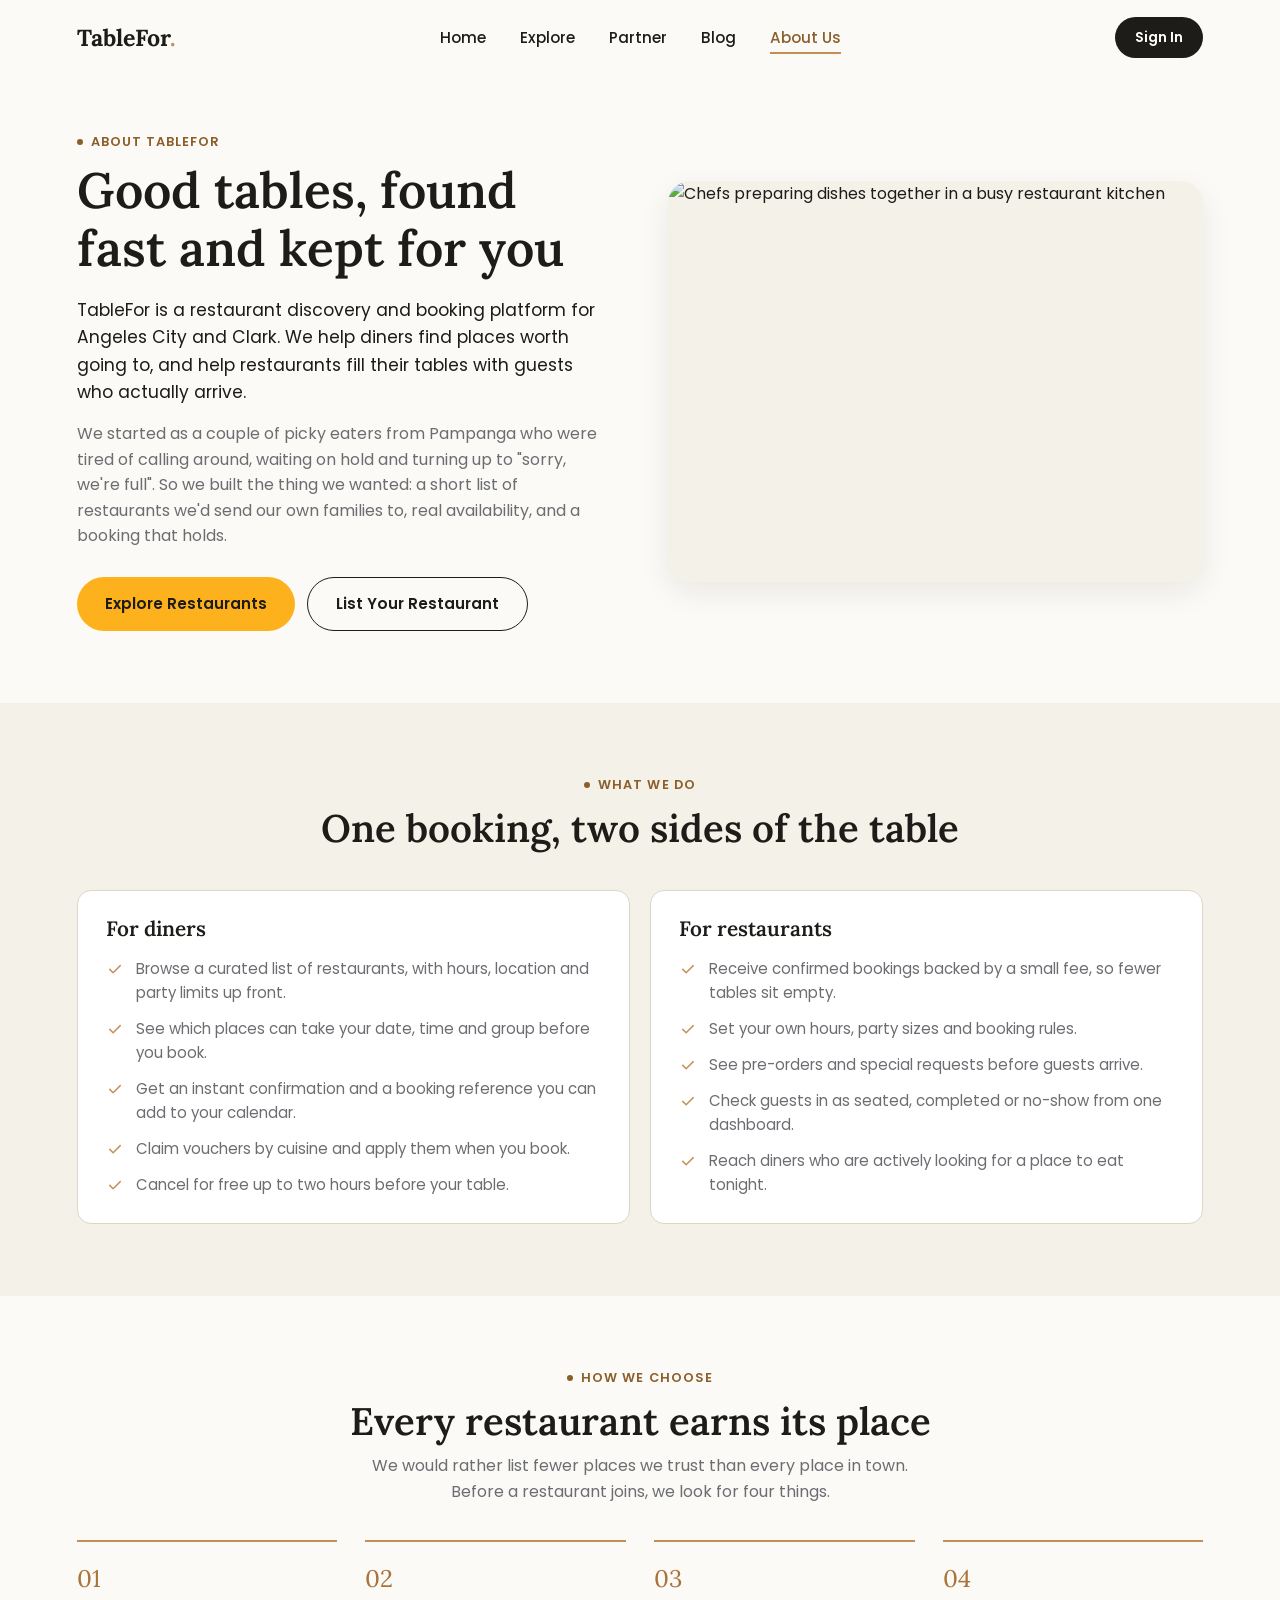
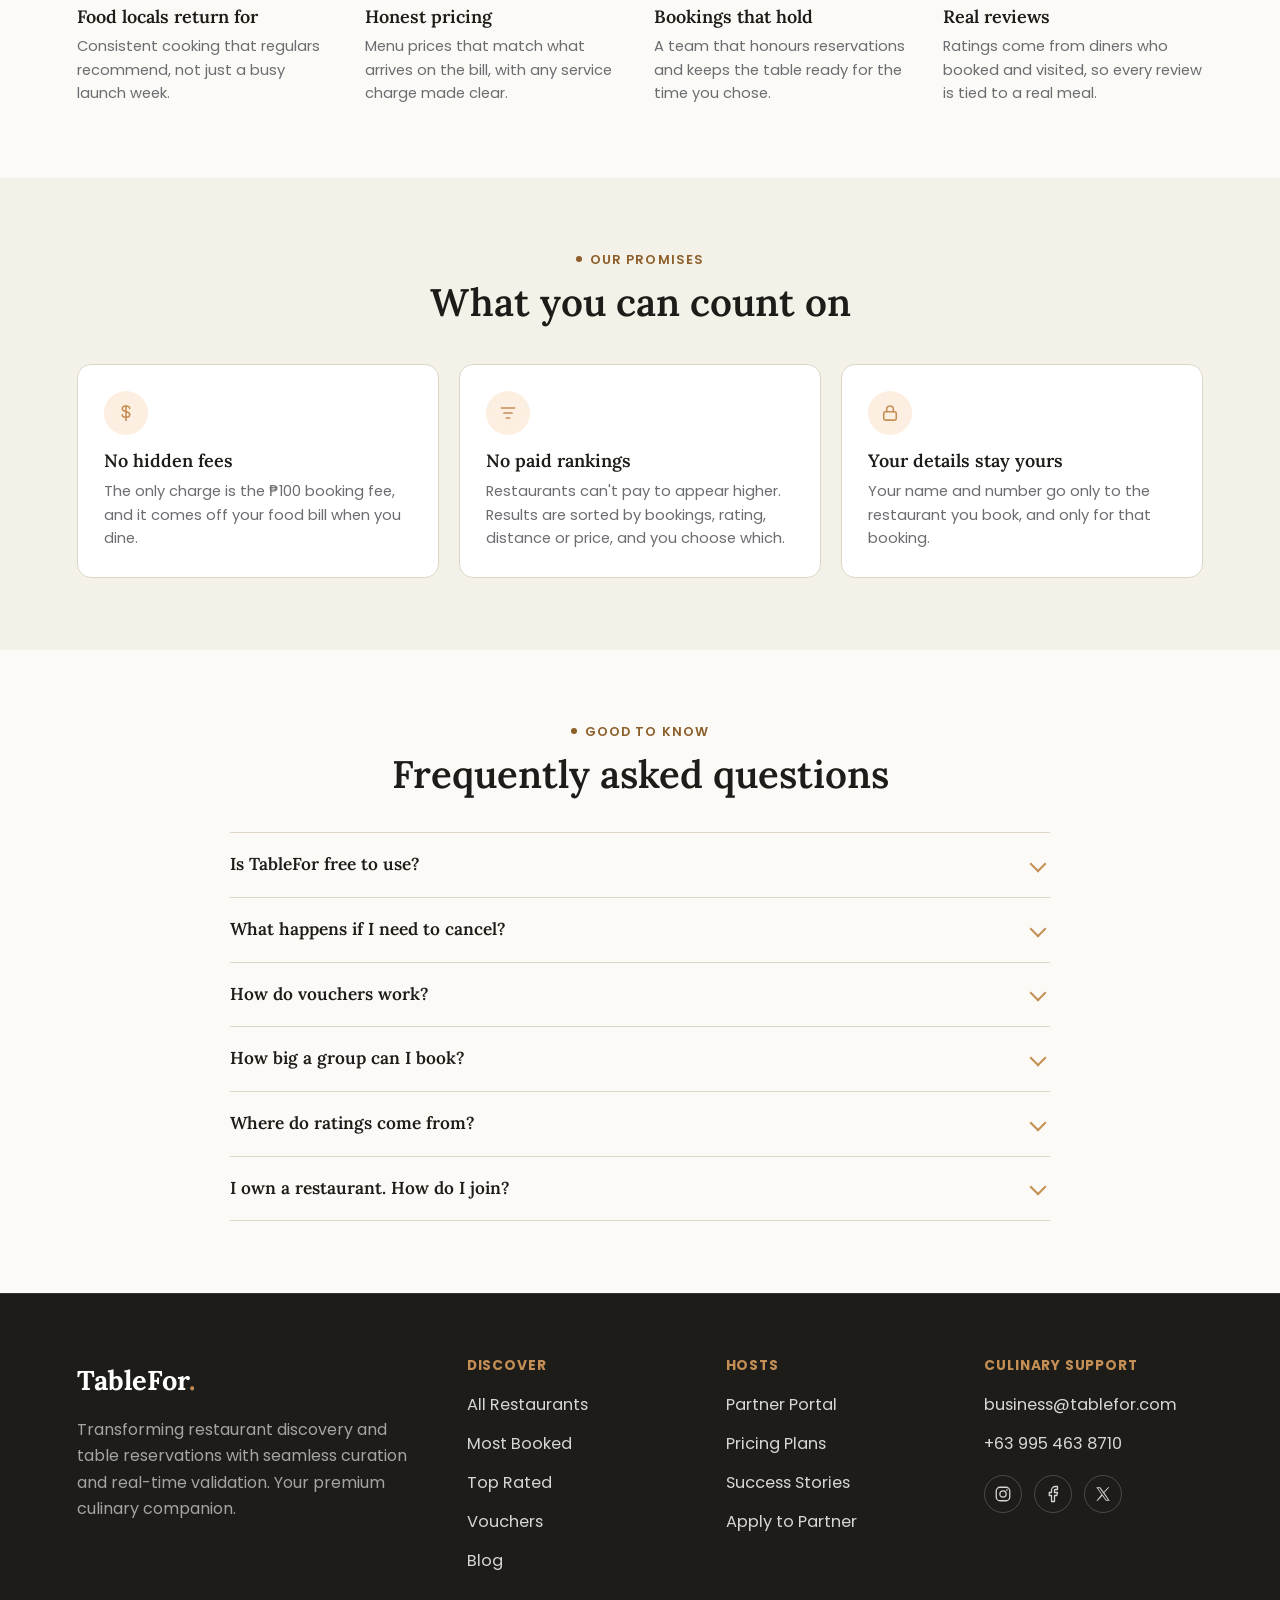
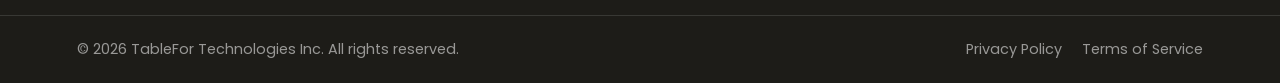
==== commit 2f779b1b: "Add files via upload" ====
--- a/about.html
+++ b/about.html
@@ -7,8 +7,9 @@
 <meta name="description" content="About TableFor: a curated restaurant discovery and table booking platform, born in Angeles City out of pure food pickiness.">
 <link rel="icon" href="data:,">
 <script>document.documentElement.classList.add('js');</script>
+<script src="sync.js?v=20261005e"></script>
 <link href="https://fonts.googleapis.com/css2?family=Lora:ital,wght@0,500;0,600;0,700;1,500&family=Poppins:wght@400;500;600;700&display=swap" rel="stylesheet">
-<link rel="stylesheet" href="styles.css?v=20260928e">
+<link rel="stylesheet" href="styles.css?v=20261005e">
 </head>
 <body data-page="about">
 
@@ -219,8 +220,8 @@
   </div>
 </footer>
 
-<script src="restaurants.js?v=20260928e"></script>
-<script src="store.js?v=20260928e"></script>
-<script src="script.js?v=20260928e"></script>
+<script src="restaurants.js?v=20261005e"></script>
+<script src="store.js?v=20261005e"></script>
+<script src="script.js?v=20261005e"></script>
 </body>
 </html>
--- a/styles.css
+++ b/styles.css
@@ -10,10 +10,14 @@
   --ink: #1D1C18;
   --ink-soft: #2A2822;
   --gold: #C48F55;
+  --gold-text: #8C5E2A;
+  --gold-large: #A9733A;    /* gold for big numerals (3:1 for large text) */ /* gold for small text on light backgrounds (WCAG AA 4.5:1) */
   --amber: #FDB21D;
   --coral: #E95D4C;
   --text-muted: #6B6D71;
-  --rule: #E7E3D8;
+  --green-text: #2E7D4F;
+  --rule: #DDD6C6;          /* card edges and dividers */
+  --line-control: #ADA491;  /* edges of fields, chips and round buttons */
   --white: #FFFFFF;
 
   --font-serif: 'Lora', Georgia, serif;
@@ -36,7 +40,7 @@
 img { max-width: 100%; height: auto; display: block; }
 a { color: inherit; text-decoration: none; }
 button { font: inherit; color: inherit; border: none; background: none; padding: 0; cursor: pointer; }
-input { font: inherit; }
+input, select, textarea { font: inherit; }
 
 body {
   font-family: var(--font-sans);
@@ -64,7 +68,7 @@
 .eyebrow {
   display: flex; align-items: center; gap: 8px;
   font-size: 0.8rem; font-weight: 600; letter-spacing: 0.08em; text-transform: uppercase;
-  color: var(--gold); margin-bottom: 10px;
+  color: var(--gold-text); margin-bottom: 10px;
 }
 .eyebrow.center, .hero .eyebrow { justify-content: center; text-align: center; }
 /* When a centred eyebrow wraps, keep the dot attached to the first word */
@@ -96,7 +100,7 @@
 .btn-outline-dark:hover { background: var(--ink); color: var(--white); }
 
 .link-arrow {
-  font-weight: 600; color: var(--gold); font-size: 0.92rem;
+  font-weight: 600; color: var(--gold-text); font-size: 0.92rem;
   display: inline-flex; align-items: center; gap: 6px; flex: none;
   transition: gap 0.2s var(--ease);
 }
@@ -126,9 +130,7 @@
 }
 .site-header::before {
   content: ''; position: absolute; inset: 0; z-index: -1;
-  background: rgba(251, 250, 246, 0.92);
-  -webkit-backdrop-filter: blur(10px);
-  backdrop-filter: blur(10px);
+  background: var(--cream); /* solid, so dark heroes and photos can't tint it */
 }
 body.nav-open, body.modal-open { overflow: hidden; }
 .site-header.is-scrolled { border-bottom-color: var(--rule); box-shadow: 0 2px 20px rgba(29,28,24,0.05); }
@@ -155,7 +157,7 @@
   background: var(--gold); transition: right 0.25s var(--ease);
 }
 .nav-link:hover::after, .nav-link.is-active::after { right: 0; }
-.nav-link.is-active { color: var(--gold); }
+.nav-link.is-active { color: var(--gold-text); }
 
 .header-actions { display: flex; align-items: center; gap: 18px; flex: none; }
 
@@ -226,12 +228,14 @@
 }
 .search-field-loc, .search-field-date { cursor: pointer; }
 .search-field-loc.is-open, .search-field-date.is-open { background: var(--cream); }
+/* Keyboard focus: same highlight as an open field, plus a ring */
+.search-field:has(input:focus-visible) { background: var(--cream); box-shadow: inset 0 0 0 2px rgba(196, 143, 85, 0.45); }
 @media (hover: hover) {
   .search-field-loc:hover, .search-field-date:hover { background: var(--cream); }
 }
 .search-field-loc.has-error label { color: var(--coral); }
 .search-field-loc.has-error { box-shadow: inset 0 0 0 1.5px var(--coral); }
-.search-icon { flex: none; opacity: 0.7; color: var(--gold); width: 20px; height: 20px; }
+.search-icon { flex: none; color: var(--gold); width: 20px; height: 20px; }
 .search-icon svg { width: 100%; height: 100%; display: block; }
 .search-field label {
   display: block; font-size: 0.68rem; font-weight: 600; letter-spacing: 0.06em;
@@ -280,7 +284,7 @@
 .loc-group + .loc-group { margin-top: 4px; }
 .loc-group-label {
   padding: 10px 10px 6px; font-size: 0.7rem; font-weight: 700; letter-spacing: 0.06em;
-  text-transform: uppercase; color: var(--gold);
+  text-transform: uppercase; color: var(--gold-text);
 }
 .loc-row {
   width: 100%; padding: 9px 10px; border-radius: 8px; cursor: pointer;
@@ -290,13 +294,13 @@
 .loc-row:hover:not(:disabled), .loc-row.is-active { background: var(--paper); }
 .loc-row:disabled { opacity: 0.45; cursor: not-allowed; }
 .loc-row .loc-name { min-width: 0; display: flex; align-items: center; gap: 8px; }
-.loc-row .loc-name mark { background: none; color: var(--gold); font-weight: 700; }
+.loc-row .loc-name mark { background: none; color: var(--gold-text); font-weight: 700; }
 .loc-row .loc-dist {
   flex: none; font-size: 0.8rem; font-weight: 600; color: var(--text-muted);
   font-variant-numeric: tabular-nums;
 }
 .loc-row .loc-sub { color: var(--text-muted); font-weight: 400; font-size: 0.82rem; }
-.loc-row.loc-row-current { color: var(--gold); font-weight: 600; }
+.loc-row.loc-row-current { color: var(--gold-text); font-weight: 600; }
 .loc-row .loc-row-icon { width: 15px; height: 15px; flex: none; opacity: 0.85; }
 .loc-row .loc-row-icon svg { width: 100%; height: 100%; }
 
@@ -312,12 +316,14 @@
   background: var(--paper); font-size: 0.78rem; color: var(--text-muted);
 }
 .loc-geo-note button {
-  flex: none; font-weight: 700; color: var(--gold); font-size: 0.78rem;
+  flex: none; font-weight: 700; color: var(--gold-text); font-size: 0.78rem;
 }
 .loc-geo-note button:hover { color: var(--ink); }
 
 /* ---------- Date / time dropdown ---------- */
-#dt { padding-right: 24px; }
+#dt { padding-right: 24px; cursor: pointer; user-select: none; -webkit-user-select: none; }
+/* Click-only fields (pickers, applied voucher, copy-only link): no typing caret */
+input[readonly] { caret-color: transparent; }
 .dt-input-wrap { position: relative; display: block; }
 .dt-chevron {
   position: absolute; top: 50%; right: 0; transform: translateY(-50%);
@@ -337,7 +343,7 @@
 .date-quick { display: flex; gap: 6px; margin-bottom: 14px; }
 .date-chip {
   flex: 1 1 0; min-width: 0; padding: 7px 6px; border-radius: 999px;
-  border: 1px solid var(--rule); font-size: 0.78rem; font-weight: 600; color: var(--ink);
+  border: 1px solid var(--line-control); font-size: 0.78rem; font-weight: 600; color: var(--ink);
   white-space: nowrap; overflow: hidden; text-overflow: ellipsis;
   transition: background 0.2s var(--ease), border-color 0.2s var(--ease), color 0.2s var(--ease);
 }
@@ -348,7 +354,7 @@
 .date-popover-header { display: flex; align-items: center; justify-content: space-between; margin-bottom: 10px; }
 .cal-month-label { font-family: var(--font-serif); font-weight: 600; font-size: 1rem; }
 .cal-nav {
-  width: 28px; height: 28px; border-radius: 50%; border: 1px solid var(--rule);
+  width: 28px; height: 28px; border-radius: 50%; border: 1px solid var(--line-control);
   display: inline-flex; align-items: center; justify-content: center; color: var(--ink);
 }
 .cal-nav svg { width: 14px; height: 14px; }
@@ -386,7 +392,7 @@
   overscroll-behavior: contain;
 }
 .time-slot {
-  padding: 8px 4px; border-radius: 8px; border: 1px solid var(--rule);
+  padding: 8px 4px; border-radius: 8px; border: 1px solid var(--line-control);
   font-size: 0.8rem; font-weight: 600; color: var(--ink); font-variant-numeric: tabular-nums;
   transition: background 0.2s var(--ease), border-color 0.2s var(--ease);
 }
@@ -396,7 +402,7 @@
 .guest-stepper { display: flex; align-items: center; gap: 8px; font-weight: 500; font-size: 0.95rem; white-space: nowrap; }
 .guest-count { display: inline-block; width: 4.9em; text-align: center; font-variant-numeric: tabular-nums; }
 .step-btn {
-  width: 22px; height: 22px; border-radius: 50%; border: 1px solid var(--rule);
+  width: 22px; height: 22px; border-radius: 50%; border: 1px solid var(--line-control);
   display: inline-flex; align-items: center; justify-content: center; font-size: 1rem; line-height: 1;
   transition: background 0.2s var(--ease), border-color 0.2s var(--ease);
 }
@@ -423,7 +429,7 @@
 .stat { text-align: center; }
 .stat-num {
   display: block; font-family: var(--font-serif); font-weight: 700;
-  font-size: clamp(1.7rem, 4vw, 2.2rem); color: var(--gold);
+  font-size: clamp(1.7rem, 4vw, 2.2rem); color: var(--gold-text);
 }
 .stat-label { font-size: 0.85rem; color: var(--text-muted); letter-spacing: 0.02em; }
 
@@ -443,10 +449,10 @@
 .blog-card-link:focus-visible { outline: 2px solid var(--gold); outline-offset: -2px; border-radius: var(--radius-md); }
 .blog-card img { width: 100%; aspect-ratio: 16 / 10; object-fit: cover; background: var(--paper); }
 .blog-card-body { padding: 16px 18px 18px; display: flex; flex-direction: column; flex: 1; }
-.blog-meta { display: flex; align-items: center; gap: 10px; font-size: 0.78rem; color: var(--text-muted); margin-bottom: 8px; }
+.blog-meta { display: flex; flex-wrap: wrap; align-items: center; gap: 4px 10px; font-size: 0.78rem; color: var(--text-muted); margin-bottom: 8px; }
 .blog-cat {
-  font-size: 0.68rem; font-weight: 700; letter-spacing: 0.06em; text-transform: uppercase; color: var(--gold);
-  background: var(--paper); border-radius: 999px; padding: 3px 9px;
+  font-size: 0.68rem; font-weight: 700; letter-spacing: 0.06em; text-transform: uppercase; color: var(--gold-text);
+  background: var(--paper); border-radius: 999px; padding: 3px 9px; white-space: nowrap;
 }
 .blog-card h3 {
   font-size: 1.12rem; margin-bottom: 8px; transition: color 0.2s var(--ease);
@@ -456,7 +462,7 @@
   font-size: 0.88rem; color: var(--text-muted); margin-bottom: 14px;
   display: -webkit-box; -webkit-line-clamp: 3; -webkit-box-orient: vertical; overflow: hidden;
 }
-.blog-read { margin-top: auto; font-size: 0.85rem; font-weight: 600; color: var(--gold); }
+.blog-read { margin-top: auto; font-size: 0.85rem; font-weight: 600; color: var(--gold-text); }
 
 /* ============================================================
    VOUCHERS (Home)
@@ -476,7 +482,7 @@
 .voucher-stub strong { font-family: var(--font-serif); font-size: 1.45rem; line-height: 1; color: var(--amber); }
 .voucher-stub span { font-size: 0.62rem; font-weight: 700; letter-spacing: 0.06em; text-transform: uppercase; margin-top: 5px; color: rgba(255,255,255,0.75); }
 .voucher-body { padding: 12px 14px 12px 16px; display: flex; flex-direction: column; border-left: 2px dashed var(--rule); min-width: 0; }
-.voucher-where { font-size: 0.66rem; font-weight: 700; letter-spacing: 0.06em; text-transform: uppercase; color: var(--gold); white-space: nowrap; overflow: hidden; text-overflow: ellipsis; }
+.voucher-where { font-size: 0.66rem; font-weight: 700; letter-spacing: 0.06em; text-transform: uppercase; color: var(--gold-text); white-space: nowrap; overflow: hidden; text-overflow: ellipsis; }
 .voucher-body h3 { font-size: 1rem; margin: 2px 0 3px; }
 .voucher-terms {
   font-size: 0.78rem; color: var(--text-muted); line-height: 1.45; margin-bottom: 10px;
@@ -486,9 +492,9 @@
 .voucher-foot .btn { padding: 8px 16px; }
 .voucher-code {
   font-family: ui-monospace, 'SFMono-Regular', Menlo, Consolas, monospace; font-size: 0.85rem; font-weight: 700;
-  letter-spacing: 0.06em; background: var(--paper); border: 1px dashed #CFC9BA; border-radius: 8px; padding: 4px 8px;
-}
-.voucher-status { font-size: 0.76rem; font-weight: 600; color: #2E8B57; }
+  letter-spacing: 0.06em; background: var(--paper); border: 1px dashed var(--line-control); border-radius: 8px; padding: 4px 8px;
+}
+.voucher-status { font-size: 0.76rem; font-weight: 600; color: var(--green-text); }
 .voucher-status.is-used { color: var(--text-muted); }
 .voucher-claimed {
   display: inline-flex; align-items: center; gap: 6px; padding: 7px 14px; border-radius: 999px;
@@ -548,7 +554,7 @@
 
 .restaurant-tags-row { display: flex; flex-wrap: wrap; gap: 8px; margin: 10px 0 12px; }
 .tag {
-  background: var(--paper); color: var(--gold); font-size: 0.72rem; font-weight: 700;
+  background: var(--paper); color: var(--gold-text); font-size: 0.72rem; font-weight: 700;
   letter-spacing: 0.04em; text-transform: uppercase; padding: 5px 11px; border-radius: 999px;
 }
 .tag-outline { background: transparent; color: var(--text-muted); border: 1px solid var(--rule); }
@@ -571,7 +577,7 @@
 .reviews { font-weight: 400; color: var(--text-muted); }
 .status-sep { color: var(--rule); }
 .status { font-weight: 600; }
-.status.is-open { color: #2E8B57; }
+.status.is-open { color: var(--green-text); }
 .status.is-closed { color: var(--coral); }
 .status-detail { color: var(--text-muted); }
 
@@ -579,7 +585,7 @@
 .restaurant-book-btn { flex: 1; }
 .icon-btn {
   width: 40px; height: 40px; border-radius: 50%; flex: none;
-  border: 1px solid var(--rule); color: var(--ink);
+  border: 1px solid var(--line-control); color: var(--ink);
   display: flex; align-items: center; justify-content: center;
   transition: background 0.2s var(--ease), border-color 0.2s var(--ease);
 }
@@ -616,7 +622,7 @@
 }
 .step-num {
   font-family: var(--font-serif); font-weight: 700; font-size: 2.6rem;
-  color: var(--gold); opacity: 0.55; display: block; margin-bottom: 6px;
+  color: var(--gold-large); display: block; margin-bottom: 6px;
 }
 .step h3 { font-size: 1.15rem; margin-bottom: 8px; }
 .step p { color: var(--text-muted); font-size: 0.95rem; }
@@ -642,13 +648,13 @@
 /* ============================================================
    APP SECTION
    ============================================================ */
-.app-section { background: var(--cream); max-width: none; }
+.app-section { background: var(--cream); }
 .app-grid {
   max-width: 1360px; margin: 0 auto;
   display: grid; gap: 40px; grid-template-columns: 1fr; align-items: center;
 }
 .app-copy h2 { margin: 12px 0 16px; }
-.app-copy p { color: var(--text-muted); max-width: 50ch; margin-bottom: 28px; }
+.app-copy p:not(.eyebrow) { color: var(--text-muted); max-width: 50ch; margin-bottom: 28px; }
 .app-buttons { display: flex; flex-wrap: wrap; gap: 14px; }
 
 .app-qr-card {
@@ -670,7 +676,7 @@
 /* ============================================================
    FOOTER
    ============================================================ */
-.site-footer { background: var(--ink); color: rgba(255,255,255,0.82); }
+.site-footer { background: var(--ink); color: rgba(255,255,255,0.82); border-top: 1px solid rgba(255, 255, 255, 0.1); }
 .footer-top {
   max-width: 1360px; margin: 0 auto; padding: 64px 6vw 40px;
   display: grid; gap: 40px; grid-template-columns: 1fr;
@@ -740,12 +746,14 @@
 /* ============================================================
    BREAKPOINT: ≥1120px — laptop / desktop
    ============================================================ */
-@media (min-width: 1120px) {
+@media (min-width: 1024px) {
   .nav-toggle { display: none; }
   /* Logo | nav | actions: equal side columns keep the nav centred on the page */
   .header-inner { display: grid; grid-template-columns: 1fr auto 1fr; }
   .main-nav { flex: none; }
   .header-actions { justify-self: end; }
+}
+@media (min-width: 1120px) {
   .restaurant-grid { grid-template-columns: repeat(3, 1fr); }
   .testimonial-grid { grid-template-columns: repeat(3, 1fr); }
   .steps { grid-template-columns: repeat(3, 1fr); }
@@ -755,7 +763,7 @@
 /* ============================================================
    BREAKPOINT: <1120px — collapse nav to a mobile menu
    ============================================================ */
-@media (max-width: 1119.98px) {
+@media (max-width: 1023.98px) {
   .nav-toggle { display: flex; }
 
   .main-nav {
@@ -861,7 +869,7 @@
 
 .modal-booking-view { display: flex; flex-direction: column; }
 .modal-view[hidden] { display: none; }
-.modal-grid { display: grid; grid-template-columns: 1fr 1fr; gap: 12px; }
+.modal-grid { display: grid; grid-template-columns: 1fr 1fr; gap: 12px; align-items: end; }
 .modal-field { display: block; margin-bottom: 14px; min-width: 0; }
 .modal-field span {
   display: block; font-size: 0.72rem; font-weight: 600; letter-spacing: 0.04em;
@@ -869,11 +877,11 @@
 }
 .modal-field span em { font-style: normal; text-transform: none; letter-spacing: 0; font-weight: 500; }
 .modal-field input, .modal-field select {
-  width: 100%; border: 1px solid var(--rule); border-radius: 10px; padding: 11px 14px;
+  width: 100%; border: 1px solid var(--line-control); border-radius: 10px; padding: 11px 14px;
   font-size: 0.95rem; font-weight: 500; color: var(--ink); background: var(--cream);
 }
 .modal-field select {
-  appearance: none; -webkit-appearance: none; padding-right: 34px;
+  appearance: none; -webkit-appearance: none; padding-right: 34px; line-height: 1.6;
   background-image: url("data:image/svg+xml,%3Csvg xmlns='http://www.w3.org/2000/svg' viewBox='0 0 24 24' fill='none' stroke='%236B6D71' stroke-width='2'%3E%3Cpath d='m6 9 6 6 6-6'/%3E%3C/svg%3E");
   background-repeat: no-repeat; background-position: right 12px center; background-size: 14px;
 }
@@ -882,7 +890,7 @@
 .modal-field :disabled { opacity: 0.55; }
 .modal-date-btn {
   width: 100%; display: flex; align-items: center; justify-content: space-between; gap: 10px;
-  border: 1px solid var(--rule); border-radius: 10px; padding: 11px 14px; background: var(--cream);
+  border: 1px solid var(--line-control); border-radius: 10px; padding: 11px 14px; background: var(--cream);
   font-size: 0.95rem; font-weight: 500; color: var(--ink); text-align: left;
 }
 .modal-field .modal-date-btn span {
@@ -915,7 +923,7 @@
 .modal-voucher .modal-field { margin-bottom: 6px; }
 .voucher-row { display: flex; gap: 8px; }
 .voucher-row input {
-  flex: 1; min-width: 0; border: 1px solid var(--rule); border-radius: 10px; padding: 11px 14px;
+  flex: 1; min-width: 0; border: 1px solid var(--line-control); border-radius: 10px; padding: 11px 14px;
   font-size: 0.95rem; font-weight: 600; letter-spacing: 0.04em; color: var(--ink); background: var(--cream);
 }
 .voucher-row input:focus { outline: 2px solid var(--gold); outline-offset: 1px; }
@@ -1003,9 +1011,10 @@
 /* ---------- Filter panel ---------- */
 .x-filters-head { display: flex; align-items: baseline; justify-content: space-between; margin-bottom: 2px; }
 .x-filters-head h2, .x-sheet-head h2 { font-size: 1.15rem; }
-.x-text-btn { font-size: 0.85rem; font-weight: 600; color: var(--gold); }
+.x-text-btn { font-size: 0.85rem; font-weight: 600; color: var(--gold-text); }
 .x-text-btn:hover:not(:disabled) { color: var(--ink); }
 .x-text-btn:disabled { color: #CFC9BA; cursor: default; }
+button.x-text-btn { min-height: 24px; }
 .x-text-btn:focus-visible { outline: 2px solid var(--gold); outline-offset: 2px; border-radius: 4px; }
 
 .x-fgroup { border: 0; margin: 0; padding: 16px 0; border-top: 1px solid var(--rule); min-width: 0; }
@@ -1022,7 +1031,7 @@
 .x-check[hidden] { display: none; }
 .x-check input { position: absolute; opacity: 0; width: 1px; height: 1px; }
 .x-check-box {
-  width: 18px; height: 18px; flex: none; border-radius: 5px; border: 1.5px solid #CFC9BA; background: var(--white);
+  width: 18px; height: 18px; flex: none; border-radius: 5px; border: 1.5px solid var(--line-control); background: var(--white);
   display: inline-flex; align-items: center; justify-content: center;
   transition: background 0.15s var(--ease), border-color 0.15s var(--ease);
 }
@@ -1064,9 +1073,9 @@
 }
 .x-range::-webkit-slider-runnable-track {
   height: 6px; border-radius: 999px;
-  background: linear-gradient(to right, var(--amber) var(--fill), #E2DDD0 var(--fill));
-}
-.x-range::-moz-range-track { height: 6px; border-radius: 999px; background: #E2DDD0; }
+  background: linear-gradient(to right, var(--amber) var(--fill), #D6CFBF var(--fill));
+}
+.x-range::-moz-range-track { height: 6px; border-radius: 999px; background: #D6CFBF; }
 .x-range::-moz-range-progress { height: 6px; border-radius: 999px; background: var(--amber); }
 .x-range::-webkit-slider-thumb {
   -webkit-appearance: none; width: 20px; height: 20px; border-radius: 50%; margin-top: -7px;
@@ -1082,7 +1091,7 @@
 .x-range-scale { display: flex; justify-content: space-between; font-size: 0.72rem; color: var(--text-muted); }
 .x-seg { display: grid; grid-auto-flow: column; grid-auto-columns: 1fr; gap: 6px; }
 .x-seg-btn {
-  padding: 8px 0; border-radius: 8px; border: 1px solid var(--rule); background: var(--white);
+  padding: 8px 0; border-radius: 8px; border: 1px solid var(--line-control); background: var(--white);
   font-size: 0.82rem; font-weight: 600; color: var(--ink); white-space: nowrap;
   transition: background 0.2s var(--ease), border-color 0.2s var(--ease), color 0.2s var(--ease);
 }
@@ -1102,7 +1111,7 @@
 
 .x-keyword {
   position: relative; display: flex; align-items: center;
-  border: 1px solid var(--rule); border-radius: 999px; background: var(--white);
+  border: 1px solid var(--line-control); border-radius: 999px; background: var(--white);
   padding: 0 10px 0 14px; height: 40px; flex: 1; min-width: 0;
   transition: border-color 0.2s var(--ease);
 }
@@ -1121,7 +1130,7 @@
 .x-sort { display: flex; align-items: center; gap: 8px; font-size: 0.85rem; color: var(--text-muted); flex: none; }
 .x-sort select {
   appearance: none; -webkit-appearance: none; height: 40px;
-  border: 1px solid var(--rule); border-radius: 999px; background-color: var(--white);
+  border: 1px solid var(--line-control); border-radius: 999px; background-color: var(--white);
   padding: 0 34px 0 14px; font: inherit; font-size: 0.85rem; font-weight: 600; color: var(--ink); cursor: pointer;
   background-image: url("data:image/svg+xml,%3Csvg xmlns='http://www.w3.org/2000/svg' viewBox='0 0 24 24' fill='none' stroke='%236B6D71' stroke-width='2'%3E%3Cpath d='m6 9 6 6 6-6'/%3E%3C/svg%3E");
   background-repeat: no-repeat; background-position: right 12px center; background-size: 14px;
@@ -1152,7 +1161,7 @@
 .x-pill:hover { border-color: var(--gold); }
 .x-pill:hover span { color: var(--ink); }
 .x-pill:focus-visible, .x-pill-clear:focus-visible { outline: 2px solid var(--gold); outline-offset: 2px; }
-.x-pill-clear { font-size: 0.8rem; font-weight: 600; color: var(--gold); padding: 6px 4px; }
+.x-pill-clear { font-size: 0.8rem; font-weight: 600; color: var(--gold-text); padding: 6px 4px; }
 .x-pill-clear:hover { color: var(--ink); }
 
 /* ---------- Result cards ---------- */
@@ -1194,7 +1203,7 @@
 
 .x-card-body { padding: 16px 18px 18px; display: flex; flex-direction: column; flex: 1; }
 .x-kicker { display: flex; align-items: center; justify-content: space-between; gap: 10px; margin-bottom: 8px; }
-.x-cuisine { font-size: 0.7rem; font-weight: 700; letter-spacing: 0.06em; text-transform: uppercase; color: var(--gold); white-space: nowrap; overflow: hidden; text-overflow: ellipsis; min-width: 0; }
+.x-cuisine { font-size: 0.7rem; font-weight: 700; letter-spacing: 0.06em; text-transform: uppercase; color: var(--gold-text); white-space: nowrap; overflow: hidden; text-overflow: ellipsis; min-width: 0; }
 .x-rating { font-size: 0.82rem; font-weight: 600; white-space: nowrap; }
 .x-rating .stars { color: var(--gold); }
 .x-rating .reviews { font-weight: 400; color: var(--text-muted); }
@@ -1261,7 +1270,7 @@
     padding: 18px 20px 12px; border-bottom: 1px solid var(--rule);
   }
   .x-sheet-close {
-    width: 34px; height: 34px; border-radius: 50%; border: 1px solid var(--rule);
+    width: 34px; height: 34px; border-radius: 50%; border: 1px solid var(--line-control);
     font-size: 1.3rem; line-height: 1; display: inline-flex; align-items: center; justify-content: center;
   }
   .x-filter-body { overflow-y: auto; padding: 4px 20px 8px; overscroll-behavior: contain; flex: 1; min-height: 0; }
@@ -1279,10 +1288,11 @@
   .x-sheet-backdrop[hidden] { display: none; }
 }
 
+@media (max-width: 959.98px) {
+  .x-toolbar-actions { width: 100%; flex: 1 1 100%; flex-wrap: wrap; }
+  .x-keyword { order: -1; flex: 1 1 100%; }
+}
 @media (max-width: 640px) {
-  .x-toolbar-actions { width: 100%; }
-  .x-toolbar-actions { flex-wrap: wrap; }
-  .x-keyword { order: -1; flex: 1 1 100%; }
   .x-filter-btn { flex: 1; justify-content: center; }
   .x-sort { flex: 1; }
   .x-sort span { display: none; }
@@ -1311,7 +1321,7 @@
 .post-content { font-size: 1.02rem; line-height: 1.75; }
 .post-content p { margin-bottom: 16px; }
 .post-content h3 { font-size: 1.25rem; margin: 28px 0 8px; }
-.post-content a { color: var(--gold); font-weight: 600; text-decoration: underline; text-underline-offset: 3px; }
+.post-content a { color: var(--gold-text); font-weight: 600; text-decoration: underline; text-underline-offset: 3px; }
 .post-content a:hover { color: var(--ink); }
 .post-back { margin-top: 18px; }
 
@@ -1349,7 +1359,7 @@
 
 .about-grid4 { display: grid; gap: 18px; grid-template-columns: minmax(0, 1fr); margin-top: 36px; }
 .about-card { border-top: 2px solid var(--gold); padding-top: 18px; }
-.about-card-num { font-family: var(--font-serif); font-size: 1.5rem; color: var(--gold); opacity: 0.6; display: block; margin-bottom: 8px; }
+.about-card-num { font-family: var(--font-serif); font-size: 1.5rem; color: var(--gold-large); display: block; margin-bottom: 8px; }
 .about-card h3 { font-size: 1.12rem; margin-bottom: 8px; }
 .about-card p { font-size: 0.92rem; color: var(--text-muted); }
 
@@ -1454,7 +1464,7 @@
 .carousel-controls { display: flex; gap: 10px; align-self: flex-end; }
 .carousel-btn {
   width: 44px; height: 44px; border-radius: 50%;
-  background: var(--white); color: var(--ink); border: 1px solid var(--rule);
+  background: var(--white); color: var(--ink); border: 1px solid var(--line-control);
   display: inline-flex; align-items: center; justify-content: center;
   transition: background 0.2s var(--ease), color 0.2s var(--ease), border-color 0.2s var(--ease);
 }
@@ -1475,7 +1485,7 @@
 .menu-cat + .menu-cat { margin-top: 16px; }
 .menu-cat h4 {
   font-family: var(--font-sans); font-size: 0.72rem; font-weight: 700; letter-spacing: 0.06em;
-  text-transform: uppercase; color: var(--gold); padding-bottom: 6px; border-bottom: 1px solid var(--rule);
+  text-transform: uppercase; color: var(--gold-text); padding-bottom: 6px; border-bottom: 1px solid var(--rule);
 }
 .menu-item {
   display: grid; grid-template-columns: minmax(0, 1fr) auto auto; align-items: center; gap: 12px;
@@ -1488,7 +1498,7 @@
 .menu-item-price { font-size: 0.9rem; font-weight: 500; font-variant-numeric: tabular-nums; }
 .qty { display: inline-flex; align-items: center; gap: 8px; }
 .qty button {
-  width: 28px; height: 28px; border-radius: 50%; border: 1px solid var(--rule);
+  width: 28px; height: 28px; border-radius: 50%; border: 1px solid var(--line-control);
   font-size: 1rem; line-height: 1; display: inline-flex; align-items: center; justify-content: center;
 }
 .qty button:hover:not(:disabled) { border-color: var(--gold); background: var(--paper); }
@@ -1569,7 +1579,7 @@
 .pp-hero-points svg { width: 16px; height: 16px; color: var(--amber); }
 
 /* Sticky section tabs */
-.pp-tabs { position: sticky; top: var(--header-h); z-index: 40; background: rgba(251, 250, 246, 0.94); backdrop-filter: blur(8px); border-bottom: 1px solid var(--rule); }
+.pp-tabs { position: sticky; top: var(--header-h); z-index: 40; background: var(--cream); border-bottom: 1px solid var(--rule); }
 .pp-tabs-inner { max-width: 1360px; margin: 0 auto; padding: 0 6vw; display: flex; gap: 4px; overflow-x: auto; scrollbar-width: none; }
 .pp-tabs-inner::-webkit-scrollbar { display: none; }
 .pp-tab { flex: none; padding: 14px 14px; font-size: 0.88rem; font-weight: 500; color: var(--text-muted); border-bottom: 2px solid transparent; }
@@ -1590,7 +1600,7 @@
 /* Pricing */
 .pp-billing { display: flex; justify-content: center; gap: 4px; margin: 26px auto 0; padding: 4px; background: var(--white); border: 1px solid var(--rule); border-radius: 999px; width: max-content; }
 .pp-billing-btn { padding: 8px 18px; border-radius: 999px; font-size: 0.86rem; font-weight: 600; color: var(--text-muted); }
-.pp-billing-btn span { font-size: 0.72rem; color: var(--gold); margin-left: 4px; }
+.pp-billing-btn span { font-size: 0.72rem; color: var(--gold-text); margin-left: 4px; }
 .pp-billing-btn[aria-pressed="true"] { background: var(--ink); color: var(--white); }
 .pp-billing-btn[aria-pressed="true"] span { color: var(--amber); }
 .pp-billing-btn:focus-visible { outline: 2px solid var(--gold); outline-offset: 2px; }
@@ -1602,7 +1612,7 @@
 .pp-price { margin: 8px 0 2px; }
 .pp-price strong { font-family: var(--font-serif); font-size: 2.2rem; }
 .pp-price span { color: var(--text-muted); font-size: 0.9rem; }
-.pp-bill { font-size: 0.78rem; color: var(--gold); font-weight: 600; margin-bottom: 10px; }
+.pp-bill { font-size: 0.78rem; color: var(--gold-text); font-weight: 600; margin-bottom: 10px; }
 .pp-plan-desc { color: var(--text-muted); font-size: 0.9rem; margin-bottom: 18px; }
 .pp-plan .about-list { margin-bottom: 24px; }
 .pp-plan .btn { margin-top: auto; }
@@ -1612,8 +1622,8 @@
 .pp-split-head { display: grid; gap: 10px; grid-template-columns: minmax(0, 1fr); align-items: end; margin-bottom: 26px; }
 .pp-stories { border-top: 1px solid var(--rule); }
 .pp-story { display: grid; gap: 14px; grid-template-columns: minmax(0, 1fr); padding: 26px 0; border-bottom: 1px solid var(--rule); }
-.pp-story-num { font-family: var(--font-serif); font-size: 1.4rem; color: var(--gold); opacity: 0.6; }
-.pp-story-tag { font-size: 0.7rem; font-weight: 700; letter-spacing: 0.06em; text-transform: uppercase; color: var(--gold); margin: 4px 0 6px; }
+.pp-story-num { font-family: var(--font-serif); font-size: 1.4rem; color: var(--gold-text); }
+.pp-story-tag { font-size: 0.7rem; font-weight: 700; letter-spacing: 0.06em; text-transform: uppercase; color: var(--gold-text); margin: 4px 0 6px; }
 .pp-story h3 { font-size: 1.3rem; }
 .pp-story-body p { color: var(--text-muted); max-width: 60ch; }
 .pp-chips { display: flex; flex-wrap: wrap; gap: 8px; margin-top: 14px; }
@@ -1625,7 +1635,7 @@
 .pp-apply-side { background: var(--ink); color: var(--white); padding: 32px 28px; }
 .pp-apply-side h2 { color: var(--white); margin: 6px 0 10px; }
 .pp-apply-side > p:not(.eyebrow) { color: rgba(255, 255, 255, 0.72); margin-bottom: 18px; }
-.pp-next { display: grid; gap: 14px; }
+.pp-next { display: grid; gap: 14px; padding: 0; margin: 0; list-style: none; }
 .pp-next li { display: grid; grid-template-columns: 30px minmax(0, 1fr); gap: 12px; }
 .pp-next li > span { width: 30px; height: 30px; border-radius: 50%; background: var(--amber); color: var(--ink); font-weight: 700; font-size: 0.85rem; display: inline-flex; align-items: center; justify-content: center; }
 .pp-next strong { display: block; font-size: 0.95rem; }
@@ -1886,7 +1896,7 @@
 }
 .op-res:hover { background: var(--cream); }
 .op-res:focus-visible { outline: 2px solid var(--gold); outline-offset: -2px; }
-.op-res-time { font-weight: 700; font-size: 0.9rem; font-variant-numeric: tabular-nums; }
+.op-res-time { font-weight: 700; font-size: 0.9rem; font-variant-numeric: tabular-nums; white-space: nowrap; }
 .op-res-main { min-width: 0; display: flex; flex-direction: column; gap: 2px; }
 .op-res-main strong { font-size: 0.95rem; overflow: hidden; text-overflow: ellipsis; white-space: nowrap; }
 .op-res-main > span { font-size: 0.8rem; color: var(--text-muted); }
@@ -1905,14 +1915,14 @@
 .op-toolbar { display: flex; flex-wrap: wrap; align-items: center; justify-content: space-between; gap: 12px; margin-bottom: 12px; }
 .op-daynav { display: flex; align-items: center; gap: 6px; }
 .op-icon-btn {
-  width: 36px; height: 36px; border-radius: 50%; border: 1px solid var(--rule); background: var(--white);
+  width: 36px; height: 36px; border-radius: 50%; border: 1px solid var(--line-control); background: var(--white);
   display: inline-flex; align-items: center; justify-content: center; color: var(--ink); flex: none;
 }
 .op-icon-btn:hover { border-color: var(--gold); background: var(--paper); }
 .op-icon-btn:focus-visible { outline: 2px solid var(--gold); outline-offset: 2px; }
 .op-icon-btn svg { width: 16px; height: 16px; }
-.op-date { height: 36px; border: 1px solid var(--rule); border-radius: 999px; padding: 0 14px; background: var(--white); font-size: 0.86rem; color: var(--ink); }
-.op-chip { height: 36px; padding: 0 14px; border-radius: 999px; border: 1px solid var(--rule); background: var(--white); font-size: 0.84rem; font-weight: 600; display: inline-flex; align-items: center; gap: 6px; }
+.op-date { height: 36px; border: 1px solid var(--line-control); border-radius: 999px; padding: 0 14px; background: var(--white); font-size: 0.86rem; color: var(--ink); }
+.op-chip { height: 36px; padding: 0 14px; border-radius: 999px; border: 1px solid var(--line-control); background: var(--white); font-size: 0.84rem; font-weight: 600; display: inline-flex; align-items: center; gap: 6px; }
 .op-chip span { font-weight: 500; color: var(--text-muted); }
 .op-chip.is-on { background: var(--ink); color: var(--white); border-color: var(--ink); }
 .op-chip.is-on span { color: rgba(255, 255, 255, 0.7); }
@@ -1921,13 +1931,13 @@
 .op-filters { display: flex; gap: 6px; overflow-x: auto; scrollbar-width: none; margin-bottom: 14px; padding: 2px; }
 .op-filters::-webkit-scrollbar { display: none; }
 .op-filters .op-chip { flex: none; }
-.op-search { display: flex; align-items: center; gap: 8px; height: 40px; padding: 0 14px; border: 1px solid var(--rule); border-radius: 999px; background: var(--white); min-width: 240px; flex: 0 1 320px; }
+.op-search { display: flex; align-items: center; gap: 8px; height: 40px; padding: 0 14px; border: 1px solid var(--line-control); border-radius: 999px; background: var(--white); min-width: 240px; flex: 0 1 320px; }
 .op-search svg { width: 16px; height: 16px; color: var(--text-muted); flex: none; }
 .op-search input { border: 0; background: transparent; width: 100%; font-size: 0.9rem; }
 .op-search input:focus { outline: none; }
 .op-search:focus-within { border-color: var(--gold); }
 .op-select { display: flex; align-items: center; gap: 8px; font-size: 0.84rem; color: var(--text-muted); }
-.op-select select { height: 36px; border: 1px solid var(--rule); border-radius: 999px; padding: 0 12px; background: var(--white); color: var(--ink); font-weight: 600; }
+.op-select select { height: 36px; border: 1px solid var(--line-control); border-radius: 999px; padding: 0 12px; background: var(--white); color: var(--ink); font-weight: 600; }
 
 /* Drawer */
 .op-drawer-backdrop { position: fixed; inset: 0; z-index: 2200; background: rgba(20, 17, 12, 0.45); opacity: 0; transition: opacity 0.2s var(--ease); }
@@ -1948,14 +1958,14 @@
 .op-dl div { display: grid; grid-template-columns: 96px minmax(0, 1fr); gap: 12px; font-size: 0.9rem; }
 .op-dl dt { color: var(--text-muted); font-size: 0.8rem; font-weight: 600; padding-top: 1px; }
 .op-dl dd { margin: 0; }
-.op-dl a { color: var(--gold); font-weight: 600; }
+.op-dl a { color: var(--gold-text); font-weight: 600; }
 .op-mini-list { margin-bottom: 6px; }
 .op-mini-list li { display: flex; justify-content: space-between; gap: 10px; }
 .op-drawer .op-actions { margin-top: 6px; }
 .op-confirm { margin-top: 14px; padding: 14px; border-radius: 10px; background: var(--paper); font-size: 0.88rem; }
 .op-confirm[hidden] { display: none; }
 .op-confirm .op-actions { margin-top: 10px; }
-.op-form .modal-field textarea { width: 100%; border: 1px solid var(--rule); border-radius: 10px; padding: 12px 14px; font: inherit; font-size: 0.95rem; background: var(--cream); resize: vertical; }
+.op-form .modal-field textarea { width: 100%; border: 1px solid var(--line-control); border-radius: 10px; padding: 12px 14px; font: inherit; font-size: 0.95rem; background: var(--cream); resize: vertical; }
 .op-form .modal-field textarea:focus { outline: 2px solid var(--gold); outline-offset: 1px; }
 .op-form > .btn { width: 100%; }
 .op-form [data-when][hidden] { display: none; }
@@ -1984,14 +1994,14 @@
 /* Switches and choices */
 .op-switch-row { display: flex; align-items: center; justify-content: space-between; gap: 18px; }
 .op-switch-row h2 { margin-bottom: 2px; }
-.op-switch { position: relative; width: 50px; height: 28px; border-radius: 999px; background: #D9D4C7; flex: none; transition: background 0.2s var(--ease); }
+.op-switch { position: relative; width: 50px; height: 28px; border-radius: 999px; background: #BFB7A6; flex: none; transition: background 0.2s var(--ease); }
 .op-switch span:first-child { position: absolute; top: 3px; left: 3px; width: 22px; height: 22px; border-radius: 50%; background: var(--white); box-shadow: 0 1px 3px rgba(0, 0, 0, 0.2); transition: transform 0.2s var(--ease); }
-.op-switch[aria-checked="true"] { background: #2E8B57; }
+.op-switch[aria-checked="true"] { background: var(--green-text); }
 .op-switch[aria-checked="true"] span:first-child { transform: translateX(22px); }
 .op-switch:disabled { opacity: 0.45; cursor: not-allowed; }
 .op-switch:focus-visible { outline: 2px solid var(--gold); outline-offset: 3px; }
 .op-choice { display: grid; gap: 12px; grid-template-columns: minmax(0, 1fr); margin-top: 12px; }
-.op-choice-card { text-align: left; padding: 16px 18px; border: 1.5px solid var(--rule); border-radius: 12px; background: var(--white); }
+.op-choice-card { text-align: left; padding: 16px 18px; border: 1.5px solid var(--line-control); border-radius: 12px; background: var(--white); }
 .op-choice-card strong { display: block; font-size: 0.95rem; margin-bottom: 2px; }
 .op-choice-card span { display: block; font-size: 0.84rem; color: var(--text-muted); }
 .op-choice-card[aria-checked="true"] { border-color: var(--ink); background: var(--cream); box-shadow: inset 0 0 0 1px var(--ink); }
@@ -2006,7 +2016,7 @@
 .op-cat-head { display: flex; align-items: center; gap: 10px; margin-bottom: 10px; }
 .op-inline { flex: 1; }
 .op-cat input, .op-dish input {
-  width: 100%; height: 40px; border: 1px solid var(--rule); border-radius: 8px; padding: 0 12px;
+  width: 100%; height: 40px; border: 1px solid var(--line-control); border-radius: 8px; padding: 0 12px;
   background: var(--cream); font-size: 0.9rem; color: var(--ink);
 }
 .op-cat-head input { font-weight: 700; }
@@ -2030,7 +2040,7 @@
 .op-days { border: 0; padding: 0; margin: 0 0 14px; display: flex; flex-wrap: wrap; gap: 8px; }
 .op-days legend { font-size: 0.72rem; font-weight: 600; letter-spacing: 0.04em; text-transform: uppercase; color: var(--text-muted); margin-bottom: 8px; padding: 0; width: 100%; }
 .op-day input { position: absolute; opacity: 0; width: 1px; height: 1px; }
-.op-day span { display: inline-flex; align-items: center; justify-content: center; min-width: 52px; height: 38px; padding: 0 12px; border-radius: 999px; border: 1px solid var(--rule); font-size: 0.86rem; font-weight: 600; cursor: pointer; background: var(--white); }
+.op-day span { display: inline-flex; align-items: center; justify-content: center; min-width: 52px; height: 38px; padding: 0 12px; border-radius: 999px; border: 1px solid var(--line-control); font-size: 0.86rem; font-weight: 600; cursor: pointer; background: var(--white); }
 .op-day input:checked + span { background: var(--ink); color: var(--white); border-color: var(--ink); }
 .op-day input:focus-visible + span { outline: 2px solid var(--gold); outline-offset: 2px; }
 
@@ -2047,11 +2057,13 @@
   .op-floor-wrap { grid-template-columns: minmax(0, 1.5fr) minmax(0, 1fr); }
 }
 @media (max-width: 640px) {
-  .op-res { grid-template-columns: 64px minmax(0, 1fr); }
+  .op-res { grid-template-columns: max-content minmax(0, 1fr); }
   .op-res .op-status { grid-column: 2; justify-self: start; }
   .op-dish-head { display: none; }
   .op-dish { grid-template-columns: minmax(0, 1fr) 90px 36px; }
-  .op-dish label:nth-child(2) { grid-column: 1 / -1; grid-row: 2; }
+  .op-dish label:nth-child(1) { grid-column: 1 / -1; grid-row: 1; }
+  .op-dish label:nth-child(2) { grid-column: 1; grid-row: 2; }
+  .op-dish + .op-dish { margin-top: 14px; }
   .op-voucher { grid-template-columns: 76px minmax(0, 1fr); }
   .op-voucher .op-switch { grid-column: 2; justify-self: start; }
   .op-search { min-width: 0; flex: 1 1 100%; }
@@ -2070,7 +2082,7 @@
 .btn:disabled { opacity: 0.45; cursor: default; transform: none; box-shadow: none; }
 .x-toast { box-shadow: 0 0 0 1px rgba(255, 255, 255, 0.18), var(--shadow-lift); }
 .op-menu-head { position: sticky; top: var(--header-h); z-index: 5; background: var(--white); margin: -20px -22px 12px; padding: 16px 22px 12px; border-bottom: 1px solid var(--rule); border-radius: var(--radius-md) var(--radius-md) 0 0; }
-.op-list-compact .op-res { grid-template-columns: 64px minmax(0, 1fr); padding: 10px 4px; }
+.op-list-compact .op-res { grid-template-columns: max-content minmax(0, 1fr); padding: 10px 4px; }
 .op-list-compact .op-res .op-status { grid-column: 2; justify-self: start; }
 .pp-hero-media { border-radius: var(--radius-lg); overflow: hidden; aspect-ratio: 4 / 3; background: var(--ink-soft); box-shadow: var(--shadow-lift); }
 .pp-hero-media img { width: 100%; height: 100%; object-fit: cover; }
@@ -2080,7 +2092,7 @@
 .op-venue > div { flex: 1; min-width: 0; }
 .op-guide-btn {
   flex: 1 1 100%; display: inline-flex; align-items: center; justify-content: center; gap: 6px;
-  height: 34px; margin-top: 4px; border-radius: 999px; border: 1px solid var(--rule); background: var(--white);
+  height: 34px; margin-top: 4px; border-radius: 999px; border: 1px solid var(--line-control); background: var(--white);
   font-size: 0.8rem; font-weight: 600; color: var(--ink);
 }
 .op-guide-btn svg { width: 15px; height: 15px; color: var(--gold); }
@@ -2097,7 +2109,180 @@
 .op-guide-foot .btn { min-width: 110px; }
 .op-link-row { display: flex; gap: 8px; margin-top: 12px; }
 .op-link-row input {
-  flex: 1; min-width: 0; height: 40px; border: 1px solid var(--rule); border-radius: 10px; padding: 0 12px;
+  flex: 1; min-width: 0; height: 40px; border: 1px solid var(--line-control); border-radius: 10px; padding: 0 12px;
   background: var(--cream); font-size: 0.84rem; color: var(--ink); font-family: ui-monospace, Menlo, Consolas, monospace;
 }
 .op-link-row .btn { flex: none; }
+
+/* ---------- Final audit: small-phone refinements ---------- */
+@media (max-width: 559.98px) {
+  .pp-tabs-inner { justify-content: space-between; gap: 0; }
+  .pp-tab { padding: 14px 8px; font-size: 0.84rem; }
+  .pp-tab:first-child { padding-left: 0; }
+  .pp-tab:last-child { padding-right: 0; }
+  .pp-form .modal-grid { grid-template-columns: 1fr; gap: 0; }
+}
+
+/* ---------- No text cursor except where you type ---------- */
+html { caret-color: transparent; }
+input:not([readonly]):not([type="checkbox"]):not([type="radio"]):not([type="range"]):not([type="button"]):not([type="submit"]),
+textarea:not([readonly]), [contenteditable="true"] { caret-color: var(--ink); }
+
+/* ---------- Sign in: already signed in ---------- */
+.auth-stay { margin-top: 10px; }
+
+/* ============================================================
+   MY BOOKINGS / MY VOUCHERS PANEL
+   ============================================================ */
+.acct-dialog {
+  position: relative; width: 100%; max-width: 560px; height: min(660px, calc(100vh - 40px)); height: min(660px, calc(100dvh - 40px));
+  display: flex; flex-direction: column; overflow: hidden;
+  background: var(--white); border-radius: var(--radius-lg); box-shadow: var(--shadow-lift);
+  transform: translateY(10px); transition: transform 0.2s var(--ease);
+}
+.acct-overlay.is-open .acct-dialog { transform: none; }
+.acct-head { flex: none; padding: 24px 26px 0; border-bottom: 1px solid var(--rule); background: var(--white); }
+.acct-head-row { display: flex; align-items: flex-start; justify-content: space-between; gap: 12px; }
+.acct-head h2 { font-size: 1.45rem; margin: 2px 0 14px; }
+.acct-head .auth-close { position: static; flex: none; margin: -4px -8px 0 0; }
+.acct-tabs { display: flex; gap: 22px; }
+.acct-tab {
+  padding: 0 2px 12px; font-size: 0.9rem; font-weight: 600; color: var(--text-muted);
+  border-bottom: 2px solid transparent; margin-bottom: -1px; display: inline-flex; align-items: center; gap: 6px;
+}
+.acct-tab span { min-width: 20px; height: 20px; padding: 0 6px; border-radius: 999px; background: var(--paper); font-size: 0.72rem; display: inline-flex; align-items: center; justify-content: center; }
+.acct-tab:hover { color: var(--ink); }
+.acct-tab.is-active { color: var(--ink); border-bottom-color: var(--gold); }
+.acct-tab.is-active span { background: var(--ink); color: var(--amber); }
+.acct-tab:focus-visible { outline: 2px solid var(--gold); outline-offset: 2px; border-radius: 4px; }
+.acct-body { flex: 1 1 auto; overflow-y: auto; overscroll-behavior: contain; padding: 6px 26px 26px; scroll-behavior: auto; }
+.acct-body:focus { outline: none; }
+.acct-section { padding-top: 18px; }
+.acct-section + .acct-section { margin-top: 10px; border-top: 1px solid var(--rule); }
+.acct-section h3 { font-family: var(--font-sans); font-size: 0.78rem; font-weight: 700; letter-spacing: 0.06em; text-transform: uppercase; color: var(--gold-text); margin-bottom: 12px; }
+.acct-list { display: grid; gap: 10px; }
+.acct-item, .acct-voucher {
+  display: grid; grid-template-columns: 52px minmax(0, 1fr) auto; gap: 14px; align-items: center;
+  padding: 12px; border: 1px solid var(--rule); border-radius: var(--radius-md); background: var(--white);
+}
+.acct-item.is-confirming { border-color: var(--gold); background: #FFFCF4; }
+.acct-item.is-declined { background: var(--cream); }
+.acct-thumb { width: 52px; height: 52px; border-radius: 10px; object-fit: cover; background: var(--paper); display: flex; align-items: center; justify-content: center; font-family: var(--font-serif); font-weight: 700; font-size: 1.3rem; color: var(--gold); }
+.acct-text { display: flex; flex-direction: column; align-items: flex-start; gap: 2px; min-width: 0; }
+.acct-text strong { font-family: var(--font-serif); font-size: 1rem; line-height: 1.3; }
+.acct-text .x-status-chip { margin: 2px 0 2px; }
+.acct-meta { font-size: 0.8rem; color: var(--text-muted); }
+.acct-warn { font-size: 0.8rem; color: #7A5A12; font-weight: 600; margin-top: 2px; }
+.acct-actions { display: flex; flex-direction: column; align-items: flex-end; gap: 8px; }
+.acct-voucher-stub {
+  width: 52px; min-height: 52px; border-radius: 10px; background: var(--ink); color: var(--amber);
+  display: flex; flex-direction: column; align-items: center; justify-content: center; text-align: center; padding: 6px 2px;
+}
+.acct-voucher-stub strong { font-size: 0.86rem; line-height: 1.1; }
+.acct-voucher-stub span { font-size: 0.5rem; font-weight: 700; letter-spacing: 0.04em; text-transform: uppercase; color: rgba(255, 255, 255, 0.8); line-height: 1.2; margin-top: 2px; }
+.acct-voucher-status { font-size: 0.78rem; font-weight: 600; color: var(--green-text); margin-top: 2px; }
+.acct-voucher.is-inuse .acct-voucher-status { color: #7A5A12; }
+.acct-voucher.is-used { background: var(--cream); }
+.acct-voucher.is-used .acct-voucher-status { color: var(--text-muted); }
+.acct-voucher.is-used .acct-voucher-stub { background: #8A857A; color: var(--white); }
+.acct-code { font-family: ui-monospace, 'SFMono-Regular', Menlo, monospace; font-size: 0.8rem; font-weight: 700; letter-spacing: 0.06em; padding: 4px 8px; border: 1px dashed var(--line-control); border-radius: 8px; background: var(--paper); }
+.acct-empty { text-align: center; padding: 22px 16px; border: 1px dashed var(--line-control); border-radius: var(--radius-md); background: var(--cream); }
+.acct-empty p { color: var(--text-muted); font-size: 0.9rem; margin-bottom: 12px; }
+.acct-more { margin-top: 14px; }
+@media (max-width: 559.98px) {
+  .acct-overlay { padding: 0; align-items: flex-end; }
+  .acct-dialog { max-width: none; height: 88vh; height: 88dvh; border-radius: var(--radius-lg) var(--radius-lg) 0 0; }
+  .acct-head { padding: 20px 18px 0; }
+  .acct-body { padding: 4px 18px 22px; }
+  .acct-item, .acct-voucher { grid-template-columns: 44px minmax(0, 1fr); gap: 12px; }
+  .acct-thumb, .acct-voucher-stub { width: 44px; }
+  .acct-thumb { height: 44px; }
+  .acct-actions { grid-column: 1 / -1; flex-direction: row; justify-content: flex-end; align-items: center; flex-wrap: wrap; }
+}
+
+/* ---------- Account panel: pages, gliding tab bar, booking details ---------- */
+.acct-pages { display: flex; width: 200%; flex: 1 1 auto; min-height: 0; transition: transform 0.38s cubic-bezier(.22, .8, .24, 1); }
+.acct-dialog.is-detail .acct-pages { transform: translateX(-50%); }
+.acct-dialog.no-anim .acct-pages, .acct-dialog.no-anim .acct-tab-bar { transition: none; }
+.acct-page { width: 50%; min-width: 0; display: flex; flex-direction: column; min-height: 0; transition: opacity 0.3s var(--ease); }
+.acct-dialog.is-detail .acct-page-list, .acct-dialog:not(.is-detail) .acct-page-detail { opacity: 0.35; }
+.acct-tabs { position: relative; }
+.acct-tab { border-bottom-color: transparent !important; transition: color 0.25s var(--ease); }
+.acct-tab span { transition: background 0.25s var(--ease), color 0.25s var(--ease); }
+.acct-tab-bar {
+  position: absolute; left: 0; bottom: -1px; width: 100px; height: 2px; background: var(--gold); border-radius: 2px;
+  transform-origin: 0 50%; transition: transform 0.42s cubic-bezier(.22, .8, .24, 1); pointer-events: none;
+}
+.acct-section h3 { transition: color 0.3s var(--ease); }
+.acct-section.is-arriving h3 { animation: acct-arrive 0.9s var(--ease); }
+@keyframes acct-arrive { 0% { color: var(--gold-text); } 35% { color: var(--ink); } 100% { color: var(--gold-text); } }
+.acct-section.is-arriving .acct-list, .acct-section.is-arriving .acct-empty { animation: acct-rise 0.5s var(--ease); }
+@keyframes acct-rise { from { opacity: 0.4; transform: translateY(8px); } to { opacity: 1; transform: none; } }
+.acct-details-btn { white-space: nowrap; }
+
+.acct-detail-head { flex: none; display: flex; align-items: center; justify-content: space-between; gap: 12px; padding: 16px 18px 12px 14px; border-bottom: 1px solid var(--rule); }
+.acct-detail-head .auth-close { position: static; }
+.acct-back { display: inline-flex; align-items: center; gap: 4px; padding: 8px 10px; border-radius: 999px; font-size: 0.9rem; font-weight: 600; }
+.acct-back svg { width: 18px; height: 18px; }
+.acct-back:hover { background: var(--paper); }
+.acct-back:focus-visible { outline: 2px solid var(--gold); outline-offset: 2px; }
+.acct-detail-body { flex: 1 1 auto; overflow-y: auto; overscroll-behavior: contain; }
+.acct-detail-body:focus { outline: none; }
+.acct-detail-hero { height: 150px; background: var(--paper); overflow: hidden; }
+.acct-detail-hero img { width: 100%; height: 100%; object-fit: cover; }
+.acct-detail-hero .acct-thumb { width: 100%; height: 100%; border-radius: 0; font-size: 3rem; background: var(--ink-soft); }
+.acct-detail-main { padding: 18px 26px 26px; }
+.acct-detail-main .x-status-chip { margin: 0; }
+.acct-detail-main h3 { font-size: 1.45rem; margin: 8px 0 2px; }
+.acct-note { margin-top: 10px; font-size: 0.84rem; color: #7A5A12; background: #FFF6DE; border-radius: 8px; padding: 8px 12px; }
+.acct-dl { margin: 16px 0 0; display: grid; gap: 0; border-top: 1px solid var(--rule); }
+.acct-dl > div { display: grid; grid-template-columns: 120px minmax(0, 1fr); gap: 12px; padding: 10px 0; border-bottom: 1px solid var(--rule); }
+.acct-dl dt { font-size: 0.78rem; font-weight: 600; color: var(--text-muted); }
+.acct-dl dd { margin: 0; font-size: 0.9rem; overflow-wrap: anywhere; }
+.acct-preorder { margin-top: 18px; padding: 14px 16px; border-radius: var(--radius-md); background: var(--cream); border: 1px solid var(--rule); }
+.acct-preorder h4 { font-size: 0.78rem; font-weight: 700; letter-spacing: 0.06em; text-transform: uppercase; color: var(--gold-text); margin: 0 0 8px; }
+.acct-preorder li, .acct-preorder p { display: flex; justify-content: space-between; gap: 12px; font-size: 0.88rem; padding: 3px 0; }
+.acct-preorder p { margin-top: 6px; padding-top: 8px; border-top: 1px solid var(--rule); }
+.acct-policy { margin-top: 18px; font-size: 0.86rem; color: var(--text-muted); display: grid; gap: 4px; }
+.acct-policy strong { color: var(--ink); }
+.acct-detail-actions { display: flex; flex-wrap: wrap; gap: 10px; margin-top: 18px; }
+.acct-detail-cancel { margin-top: 16px; padding-top: 14px; border-top: 1px solid var(--rule); }
+.acct-detail-cancel > div { display: flex; flex-wrap: wrap; gap: 10px; margin-top: 8px; }
+.acct-cancel-link { color: #A8382A; }
+.acct-cancel-link:hover:not(:disabled) { color: var(--ink); }
+@media (max-width: 559.98px) {
+  .acct-detail-main { padding: 16px 18px 22px; }
+  .acct-dl > div { grid-template-columns: 100px minmax(0, 1fr); }
+  .acct-detail-actions .btn { flex: 1 1 auto; }
+}
+@media (prefers-reduced-motion: reduce) {
+  .acct-pages, .acct-tab-bar { transition: none; }
+  .acct-section.is-arriving h3, .acct-section.is-arriving .acct-list, .acct-section.is-arriving .acct-empty { animation: none; }
+}
+
+/* ---------- TableFor Journal covers (our own posts, and a fallback for outside articles) ---------- */
+.journal-cover {
+  position: relative; width: 100%; aspect-ratio: 16 / 10; overflow: hidden;
+  display: flex; flex-direction: column; justify-content: flex-end; gap: 10px;
+  padding: 18px 20px; background: var(--ink); color: var(--amber);
+  background-image: radial-gradient(120% 90% at 100% 0%, rgba(255, 255, 255, 0.07), transparent 60%);
+}
+.journal-cover::after { content: ''; position: absolute; inset: 10px; border: 1px solid currentColor; opacity: 0.28; border-radius: 10px; pointer-events: none; }
+.journal-cover svg { position: absolute; top: 16%; right: 9%; width: 30%; max-width: 120px; height: auto; opacity: 0.85; }
+.journal-cover-tag { font-size: 0.62rem; font-weight: 700; letter-spacing: 0.12em; text-transform: uppercase; opacity: 0.85; }
+.journal-cover-word { font-family: var(--font-serif); font-weight: 600; font-size: clamp(1.25rem, 2.2vw, 1.6rem); line-height: 1.1; color: var(--white); max-width: 70%; }
+.journal-cover--paper { background-color: #EFE8D8; color: var(--gold-text); }
+.journal-cover--paper .journal-cover-word { color: var(--ink); }
+.journal-cover--ember { background-color: #7E3B26; color: #FFC98A; }
+.journal-cover--olive { background-color: #34483A; color: #E8D9A8; }
+.journal-cover--gold { background-color: #B98146; color: #2A1C0E; }
+.journal-cover--gold .journal-cover-word { color: #1D1C18; }
+.journal-cover--source { background-color: var(--paper); color: var(--gold-text); }
+.journal-cover--source .journal-cover-word { color: var(--ink); max-width: 100%; }
+.blog-feature .journal-cover { aspect-ratio: 16 / 9; }
+.blog-feature .journal-cover-word { font-size: clamp(1.6rem, 3vw, 2.3rem); }
+@media (min-width: 860px) { .blog-feature .journal-cover { aspect-ratio: auto; height: 100%; min-height: 320px; padding: 28px 30px; } }
+.journal-cover.post-cover { aspect-ratio: 16 / 7; border-radius: var(--radius-lg); margin-bottom: 26px; padding: 26px 30px; }
+.journal-cover.post-cover .journal-cover-word { font-size: clamp(1.7rem, 3.6vw, 2.6rem); }
+.journal-cover.post-cover::after { inset: 14px; border-radius: 14px; }
+@media (max-width: 559.98px) { .journal-cover.post-cover { aspect-ratio: 16 / 10; padding: 20px; } }
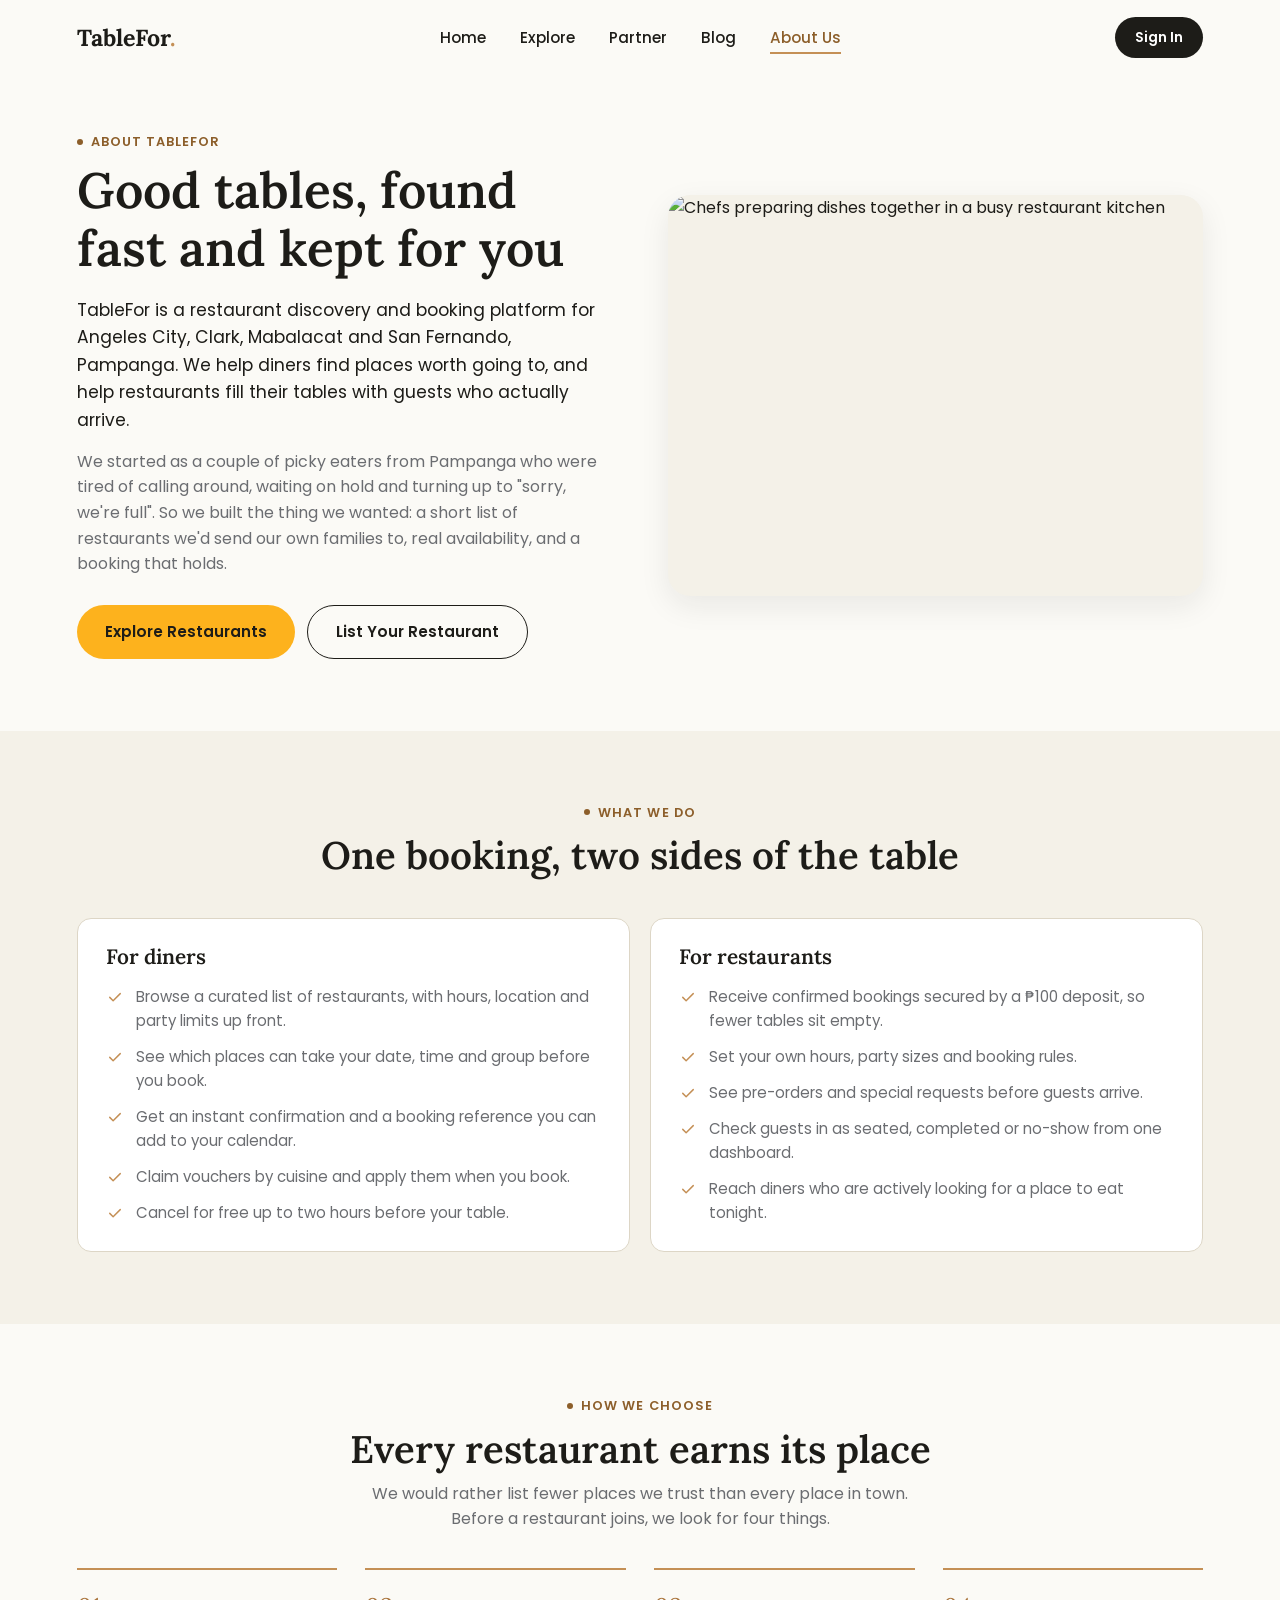
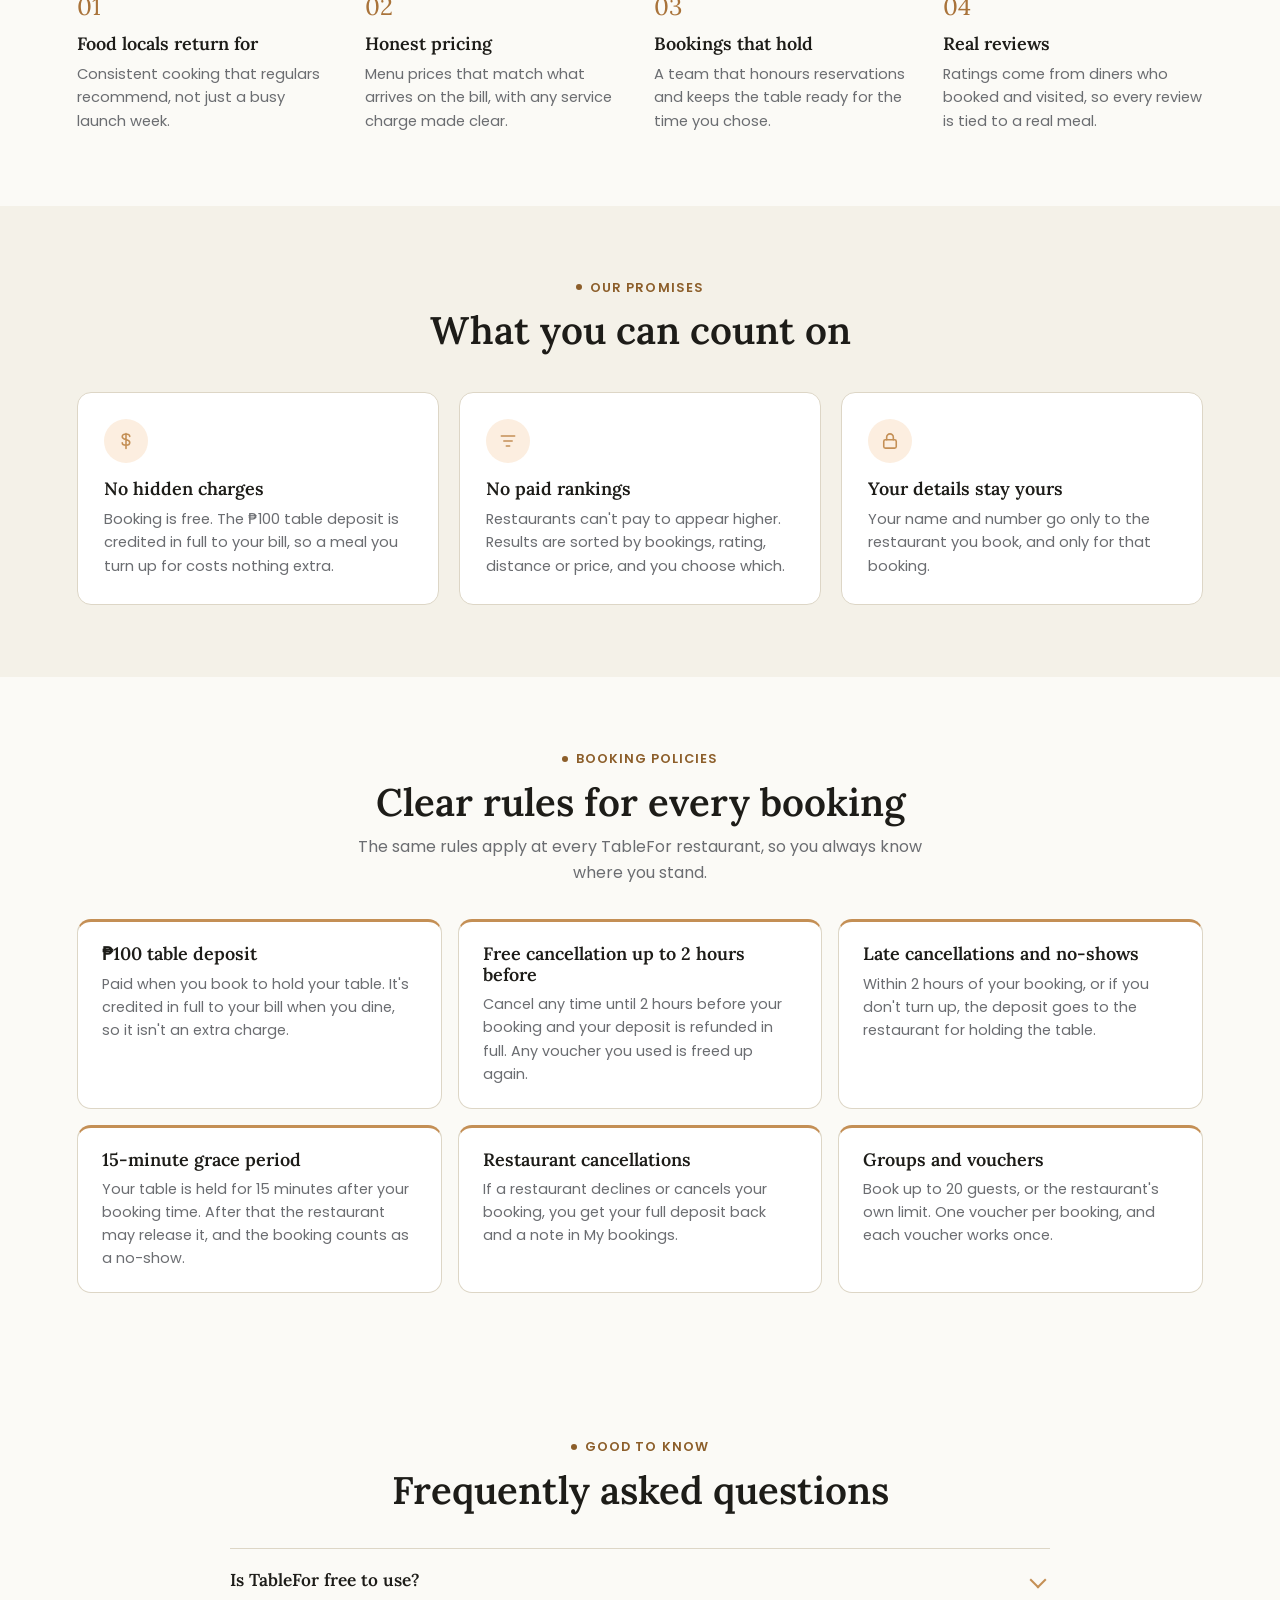
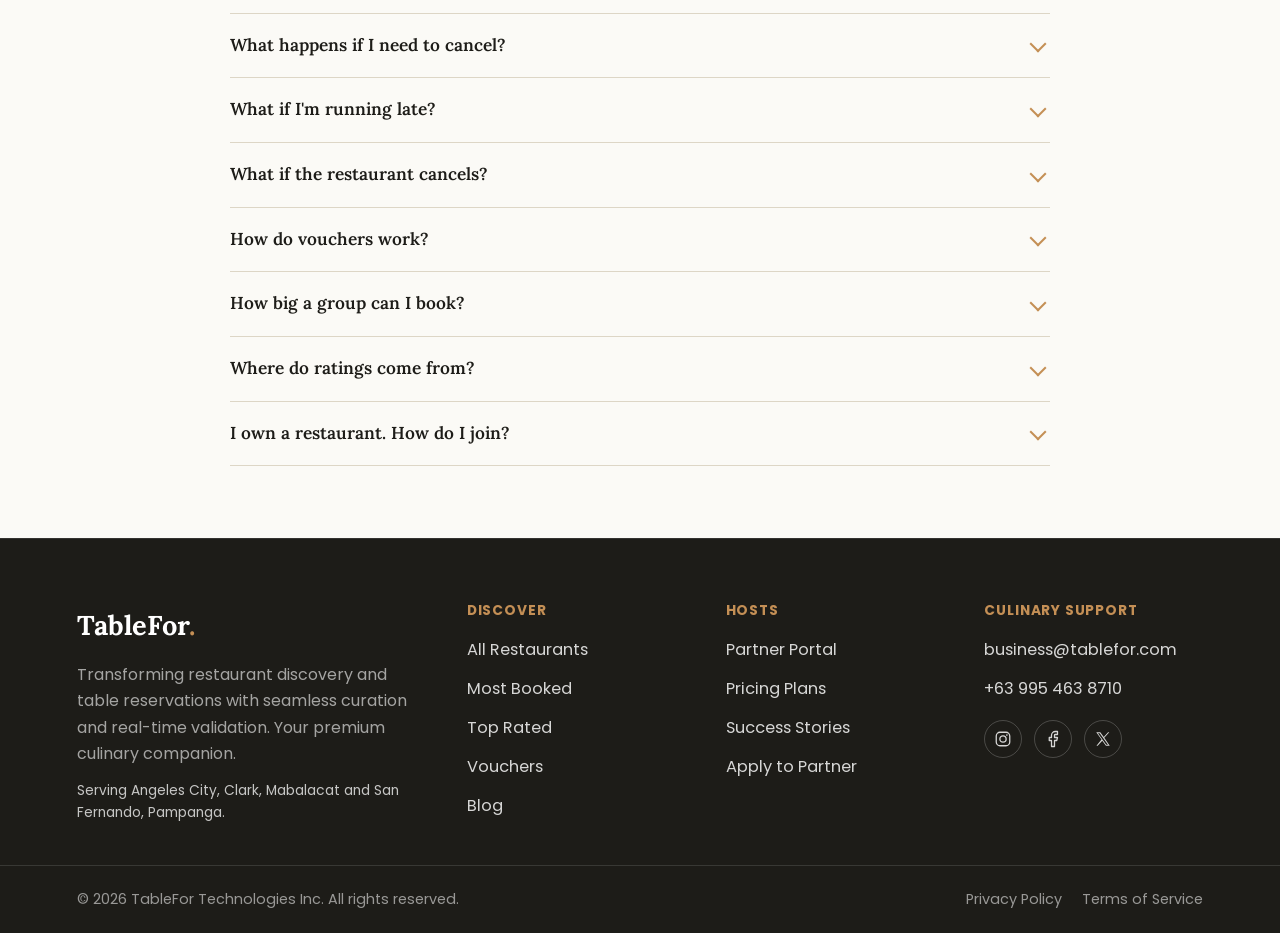
==== commit 6534fa31: "Final changes to the website, including updates to the README, HTML files, JavaScript files, and CSS" ====
--- a/about.html
+++ b/about.html
@@ -7,9 +7,9 @@
 <meta name="description" content="About TableFor: a curated restaurant discovery and table booking platform, born in Angeles City out of pure food pickiness.">
 <link rel="icon" href="data:,">
 <script>document.documentElement.classList.add('js');</script>
-<script src="sync.js?v=20261005e"></script>
+<script src="sync.js?v=20261007a"></script>
 <link href="https://fonts.googleapis.com/css2?family=Lora:ital,wght@0,500;0,600;0,700;1,500&family=Poppins:wght@400;500;600;700&display=swap" rel="stylesheet">
-<link rel="stylesheet" href="styles.css?v=20261005e">
+<link rel="stylesheet" href="styles.css?v=20261007a">
 </head>
 <body data-page="about">
 
@@ -47,7 +47,7 @@
       <div class="about-copy">
         <p class="eyebrow"><span class="dot"></span>About TableFor</p>
         <h1>Good tables, found fast and kept for you</h1>
-        <p class="about-lead">TableFor is a restaurant discovery and booking platform for Angeles City and Clark. We help diners find places worth going to, and help restaurants fill their tables with guests who actually arrive.</p>
+        <p class="about-lead">TableFor is a restaurant discovery and booking platform for Angeles City, Clark, Mabalacat and San Fernando, Pampanga. We help diners find places worth going to, and help restaurants fill their tables with guests who actually arrive.</p>
         <p>We started as a couple of picky eaters from Pampanga who were tired of calling around, waiting on hold and turning up to "sorry, we're full". So we built the thing we wanted: a short list of restaurants we'd send our own families to, real availability, and a booking that holds.</p>
         <div class="about-actions">
           <a href="explore.html" class="btn btn-amber">Explore Restaurants</a>
@@ -55,7 +55,7 @@
         </div>
       </div>
       <figure class="about-media">
-        <img src="https://images.pexels.com/photos/5779787/pexels-photo-5779787.jpeg?auto=compress&amp;cs=tinysrgb&amp;w=1200" alt="Chefs preparing dishes together in a busy restaurant kitchen">
+        <img src="https://plus.unsplash.com/premium_photo-1661349604444-3c8416308121?q=80&w=1621&auto=format&fit=crop&ixlib=rb-4.1.0&ixid=M3wxMjA3fDB8MHxwaG90by1wYWdlfHx8fGVufDB8fHx8fA%3D%3D" alt="Chefs preparing dishes together in a busy restaurant kitchen">
       </figure>
     </div>
   </section>
@@ -79,7 +79,7 @@
         <article class="about-panel">
           <h3>For restaurants</h3>
           <ul class="about-list">
-            <li><svg viewBox="0 0 24 24" fill="none" stroke="currentColor" stroke-width="1.9" stroke-linecap="round" stroke-linejoin="round" aria-hidden="true"><path d="m5 12.5 4.5 4.5L19 7.5"/></svg><span>Receive confirmed bookings backed by a small fee, so fewer tables sit empty.</span></li>
+            <li><svg viewBox="0 0 24 24" fill="none" stroke="currentColor" stroke-width="1.9" stroke-linecap="round" stroke-linejoin="round" aria-hidden="true"><path d="m5 12.5 4.5 4.5L19 7.5"/></svg><span>Receive confirmed bookings secured by a ₱100 deposit, so fewer tables sit empty.</span></li>
             <li><svg viewBox="0 0 24 24" fill="none" stroke="currentColor" stroke-width="1.9" stroke-linecap="round" stroke-linejoin="round" aria-hidden="true"><path d="m5 12.5 4.5 4.5L19 7.5"/></svg><span>Set your own hours, party sizes and booking rules.</span></li>
             <li><svg viewBox="0 0 24 24" fill="none" stroke="currentColor" stroke-width="1.9" stroke-linecap="round" stroke-linejoin="round" aria-hidden="true"><path d="m5 12.5 4.5 4.5L19 7.5"/></svg><span>See pre-orders and special requests before guests arrive.</span></li>
             <li><svg viewBox="0 0 24 24" fill="none" stroke="currentColor" stroke-width="1.9" stroke-linecap="round" stroke-linejoin="round" aria-hidden="true"><path d="m5 12.5 4.5 4.5L19 7.5"/></svg><span>Check guests in as seated, completed or no-show from one dashboard.</span></li>
@@ -111,8 +111,8 @@
       <div class="about-promises">
         <article class="about-promise">
           <span class="about-promise-icon"><svg viewBox="0 0 24 24" fill="none" stroke="currentColor" stroke-width="1.9" stroke-linecap="round" stroke-linejoin="round" aria-hidden="true"><path d="M12 3v18M16.5 6.5c0-1.9-2-3-4.5-3s-4.5 1.3-4.5 3.3c0 4.4 9 2.4 9 6.9 0 2-2 3.3-4.5 3.3s-4.5-1.1-4.5-3"/></svg></span>
-          <h3>No hidden fees</h3>
-          <p>The only charge is the ₱100 booking fee, and it comes off your food bill when you dine.</p>
+          <h3>No hidden charges</h3>
+          <p>Booking is free. The ₱100 table deposit is credited in full to your bill, so a meal you turn up for costs nothing extra.</p>
         </article>
         <article class="about-promise">
           <span class="about-promise-icon"><svg viewBox="0 0 24 24" fill="none" stroke="currentColor" stroke-width="1.9" stroke-linecap="round" stroke-linejoin="round" aria-hidden="true"><path d="M4 6h16M7 12h10M10 18h4"/></svg></span>
@@ -123,6 +123,41 @@
           <span class="about-promise-icon"><svg viewBox="0 0 24 24" fill="none" stroke="currentColor" stroke-width="1.9" stroke-linecap="round" stroke-linejoin="round" aria-hidden="true"><rect x="4.5" y="10.5" width="15" height="10" rx="2"/><path d="M8 10.5V7.5a4 4 0 0 1 8 0v3"/></svg></span>
           <h3>Your details stay yours</h3>
           <p>Your name and number go only to the restaurant you book, and only for that booking.</p>
+        </article>
+      </div>
+    </div>
+  </section>
+
+  <!-- ============ BOOKING POLICIES ============ -->
+  <section class="section" id="policies" aria-labelledby="policiesTitle">
+    <div>
+      <p class="eyebrow center"><span class="dot"></span>Booking Policies</p>
+      <h2 class="center" id="policiesTitle">Clear rules for every booking</h2>
+      <p class="section-sub center">The same rules apply at every TableFor restaurant, so you always know where you stand.</p>
+      <div class="policy-grid">
+        <article class="policy-card">
+          <h3>₱100 table deposit</h3>
+          <p>Paid when you book to hold your table. It's credited in full to your bill when you dine, so it isn't an extra charge.</p>
+        </article>
+        <article class="policy-card">
+          <h3>Free cancellation up to 2 hours before</h3>
+          <p>Cancel any time until 2 hours before your booking and your deposit is refunded in full. Any voucher you used is freed up again.</p>
+        </article>
+        <article class="policy-card">
+          <h3>Late cancellations and no-shows</h3>
+          <p>Within 2 hours of your booking, or if you don't turn up, the deposit goes to the restaurant for holding the table.</p>
+        </article>
+        <article class="policy-card">
+          <h3>15-minute grace period</h3>
+          <p>Your table is held for 15 minutes after your booking time. After that the restaurant may release it, and the booking counts as a no-show.</p>
+        </article>
+        <article class="policy-card">
+          <h3>Restaurant cancellations</h3>
+          <p>If a restaurant declines or cancels your booking, you get your full deposit back and a note in My bookings.</p>
+        </article>
+        <article class="policy-card">
+          <h3>Groups and vouchers</h3>
+          <p>Book up to 20 guests, or the restaurant's own limit. One voucher per booking, and each voucher works once.</p>
         </article>
       </div>
     </div>
@@ -135,11 +170,19 @@
     <div class="about-faq">
       <details>
         <summary>Is TableFor free to use?</summary>
-        <p>Browsing is free. Each booking has a ₱100 fee, which is taken off your food bill when you dine, so a completed booking costs you nothing extra.</p>
+        <p>Yes. Browsing and booking are free. Each booking needs a ₱100 table deposit, which is credited in full to your bill when you dine.</p>
       </details>
       <details>
         <summary>What happens if I need to cancel?</summary>
-        <p>Cancel from your upcoming bookings on Explore. It's free up to two hours before your table. Inside two hours, the booking fee isn't refunded because the restaurant has already held the table for you.</p>
+        <p>Open <strong>My bookings</strong> from your profile icon, or your upcoming bookings on Explore. Cancel at least 2 hours before and your deposit is refunded in full. Within 2 hours, or if you don't turn up, the deposit goes to the restaurant for holding the table. See our <a href="#policies">booking policies</a>.</p>
+      </details>
+      <details>
+        <summary>What if I'm running late?</summary>
+        <p>Your table is held for 15 minutes after your booking time. After that the restaurant may give it to other guests, and the booking counts as a no-show. If you're running late, call the restaurant from your booking details.</p>
+      </details>
+      <details>
+        <summary>What if the restaurant cancels?</summary>
+        <p>If a restaurant declines or cancels your booking, your deposit is refunded in full and you'll see the update in My bookings.</p>
       </details>
       <details>
         <summary>How do vouchers work?</summary>
@@ -168,6 +211,7 @@
     <div class="footer-brand">
       <p class="logo footer-logo">TableFor<span class="logo-dot">.</span></p>
       <p>Transforming restaurant discovery and table reservations with seamless curation and real-time validation. Your premium culinary companion.</p>
+      <p class="footer-area">Serving Angeles City, Clark, Mabalacat and San Fernando, Pampanga.</p>
     </div>
 
     <nav class="footer-col" aria-label="Discover">
@@ -220,8 +264,8 @@
   </div>
 </footer>
 
-<script src="restaurants.js?v=20261005e"></script>
-<script src="store.js?v=20261005e"></script>
-<script src="script.js?v=20261005e"></script>
+<script src="restaurants.js?v=20261007a"></script>
+<script src="store.js?v=20261007a"></script>
+<script src="script.js?v=20261007a"></script>
 </body>
 </html>
--- a/styles.css
+++ b/styles.css
@@ -2286,3 +2286,16 @@
 .journal-cover.post-cover .journal-cover-word { font-size: clamp(1.7rem, 3.6vw, 2.6rem); }
 .journal-cover.post-cover::after { inset: 14px; border-radius: 14px; }
 @media (max-width: 559.98px) { .journal-cover.post-cover { aspect-ratio: 16 / 10; padding: 20px; } }
+
+/* Footer: the areas we cover */
+.footer-brand .footer-area { margin-top: 12px; font-size: 0.86rem; color: rgba(255, 255, 255, 0.75); }
+
+/* ---------- Booking policies (About) ---------- */
+.policy-grid { display: grid; gap: 16px; grid-template-columns: minmax(0, 1fr); margin-top: 34px; }
+@media (min-width: 640px) { .policy-grid { grid-template-columns: repeat(2, minmax(0, 1fr)); } }
+@media (min-width: 1024px) { .policy-grid { grid-template-columns: repeat(3, minmax(0, 1fr)); } }
+.policy-card { background: var(--white); border: 1px solid var(--rule); border-radius: var(--radius-md); padding: 22px 24px; border-top: 3px solid var(--gold); }
+.policy-card h3 { font-size: 1.12rem; margin-bottom: 8px; }
+.policy-card p { font-size: 0.9rem; color: var(--text-muted); }
+.modal-fee a, .acct-policy a { color: var(--gold-text); font-weight: 600; text-decoration: underline; text-underline-offset: 2px; white-space: nowrap; }
+.modal-fee a:hover, .acct-policy a:hover { color: var(--ink); }
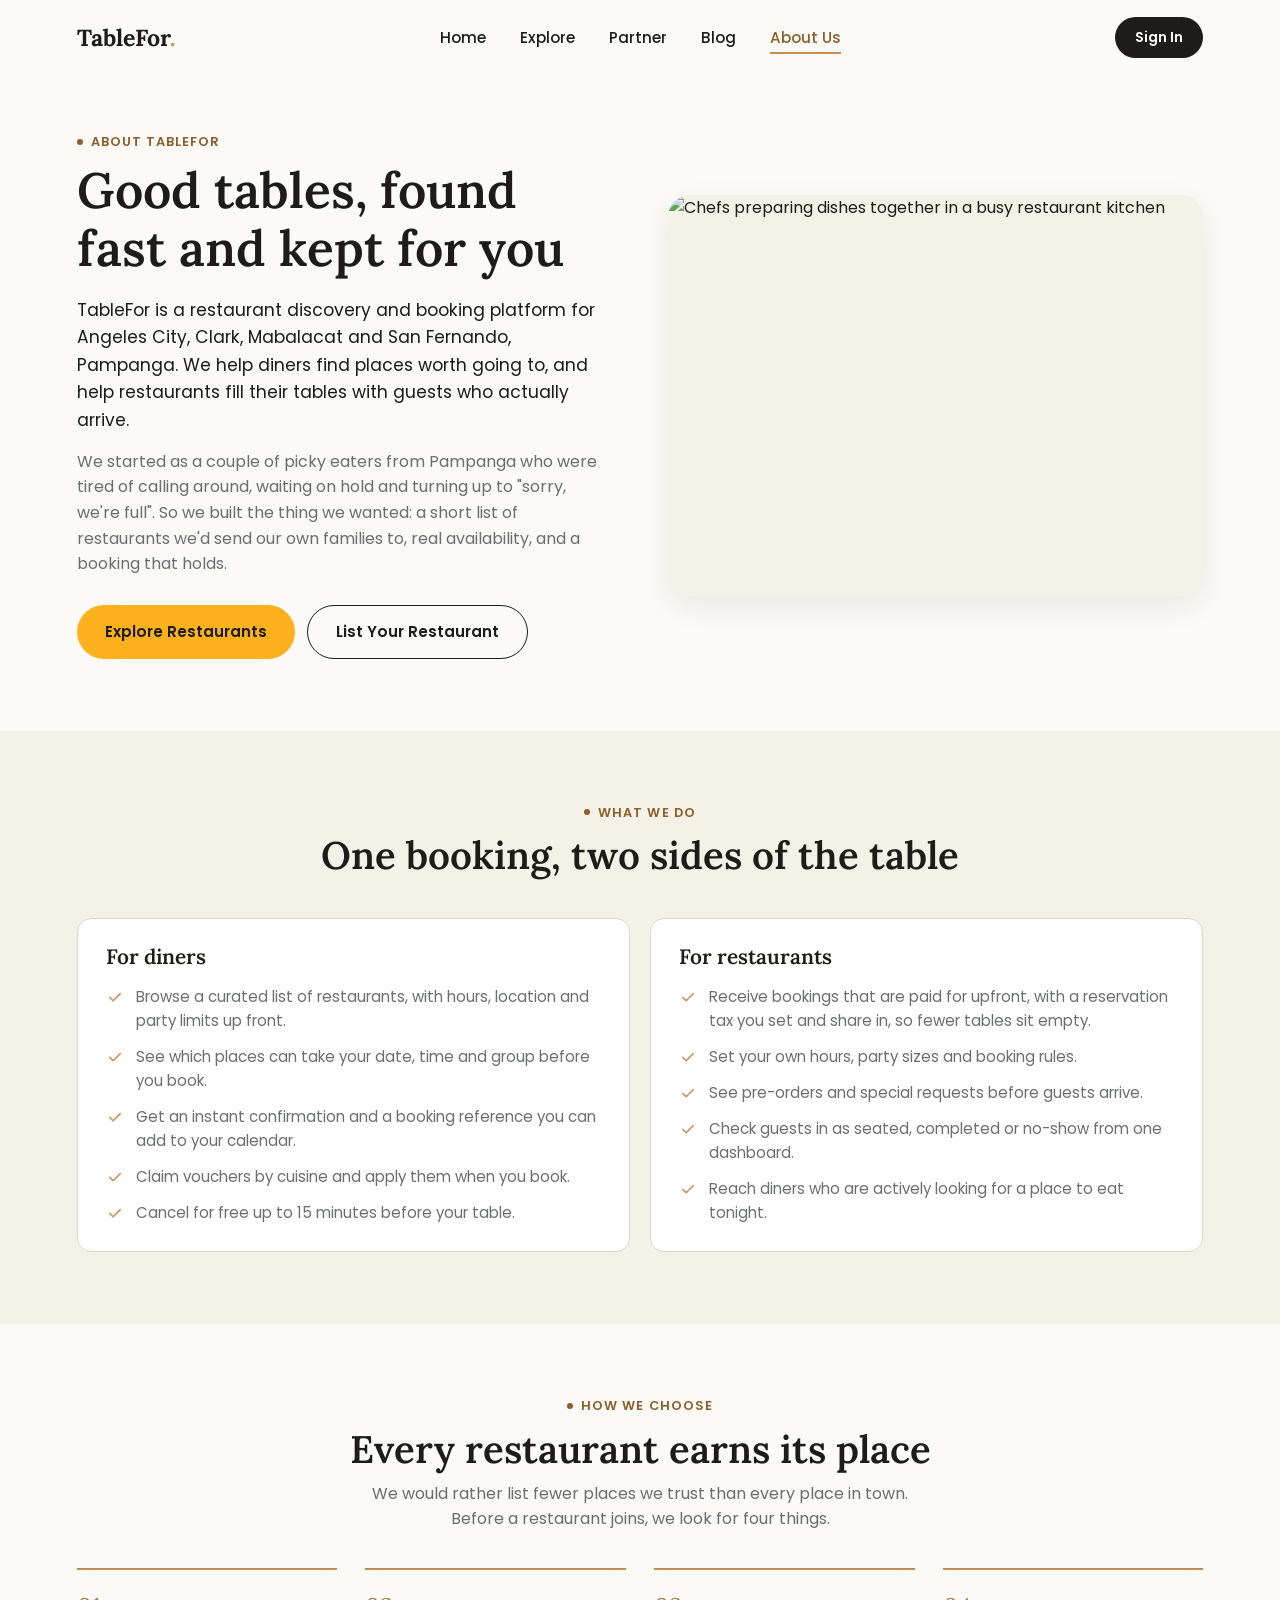
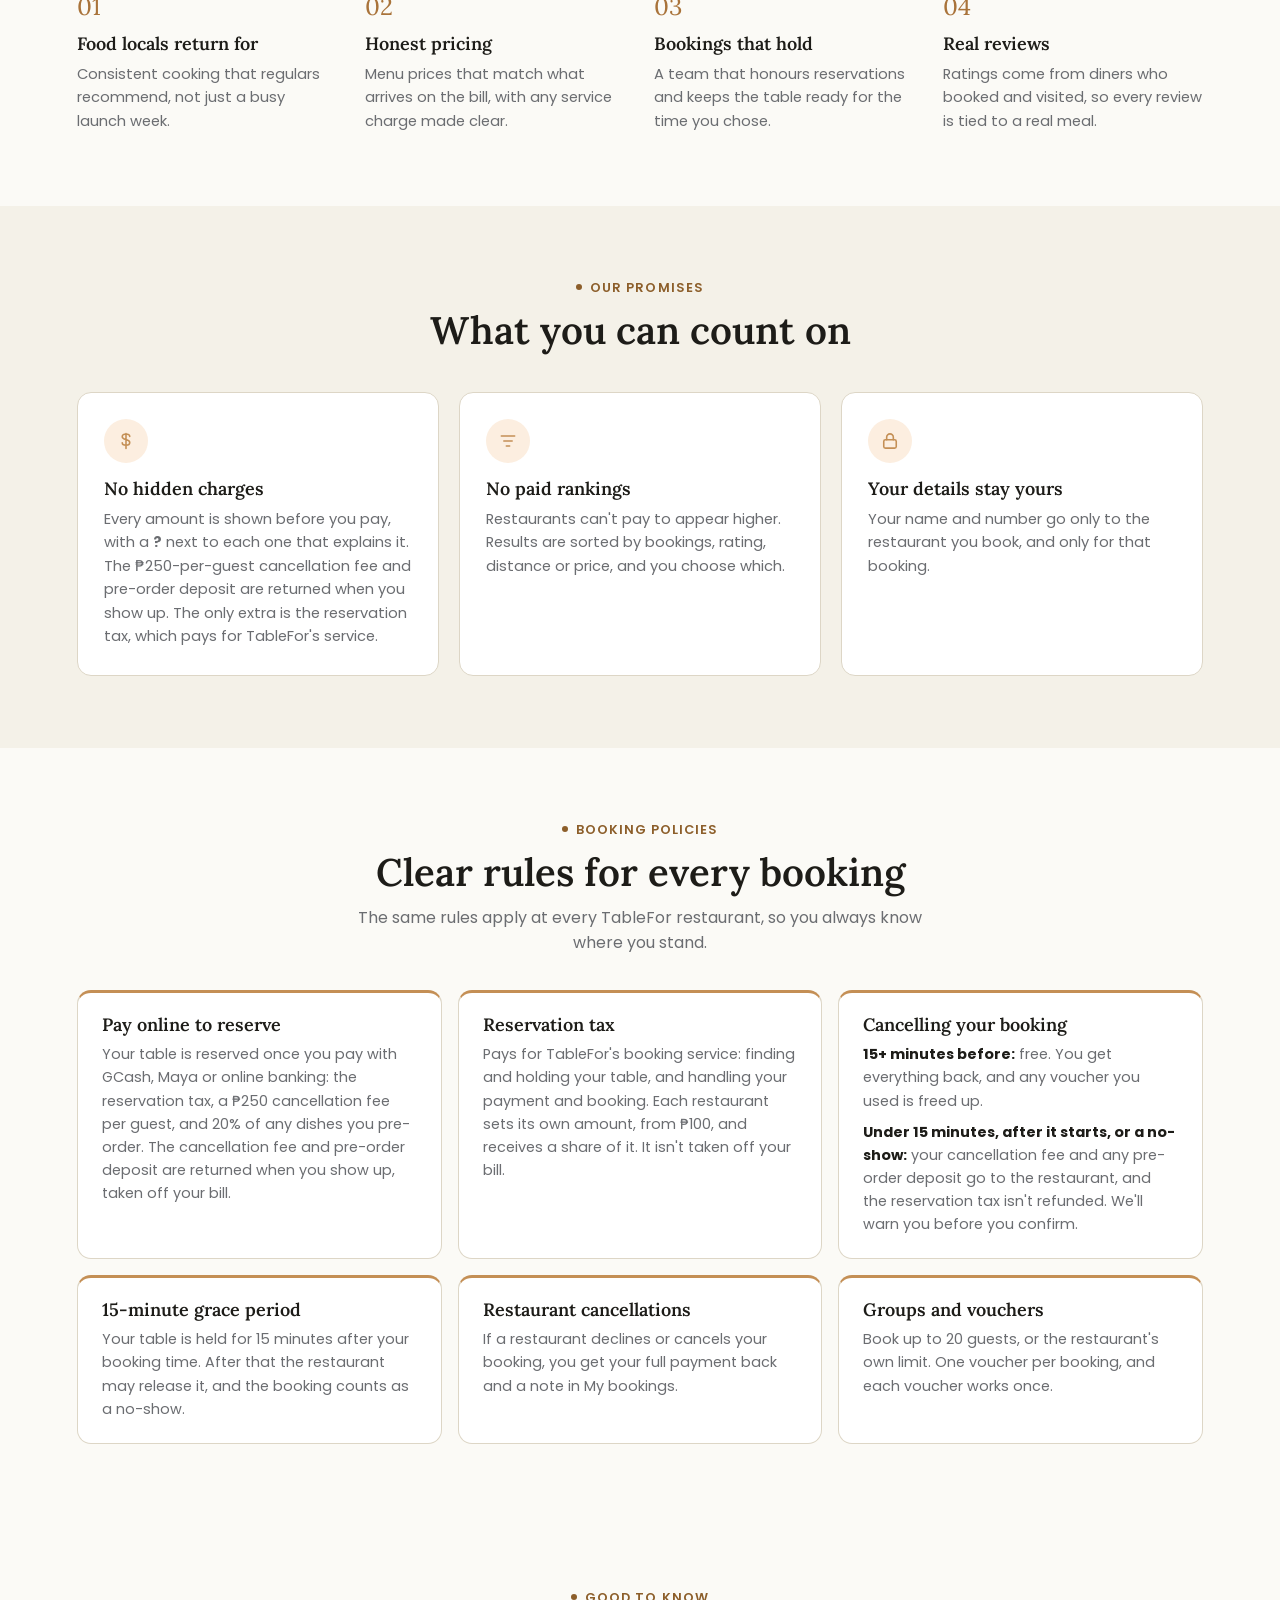
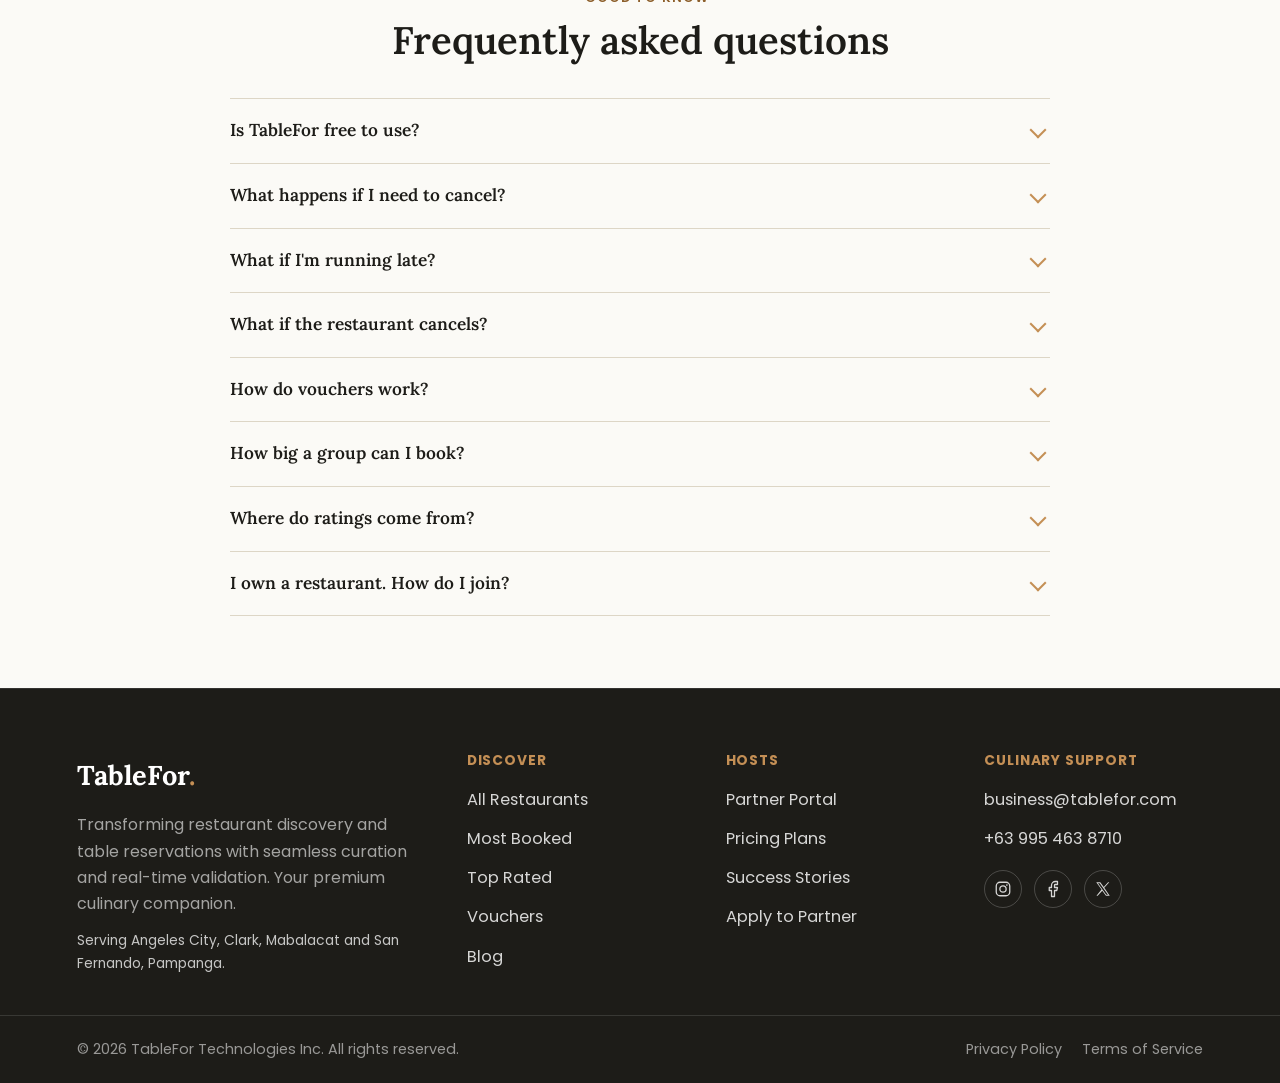
==== commit 19602141: "Add online payment prototype, reservation tax and 15-minute cancellation policy - Booking now requir" ====
--- a/about.html
+++ b/about.html
@@ -7,9 +7,9 @@
 <meta name="description" content="About TableFor: a curated restaurant discovery and table booking platform, born in Angeles City out of pure food pickiness.">
 <link rel="icon" href="data:,">
 <script>document.documentElement.classList.add('js');</script>
-<script src="sync.js?v=20261007a"></script>
+<script src="sync.js?v=20261010b"></script>
 <link href="https://fonts.googleapis.com/css2?family=Lora:ital,wght@0,500;0,600;0,700;1,500&family=Poppins:wght@400;500;600;700&display=swap" rel="stylesheet">
-<link rel="stylesheet" href="styles.css?v=20261007a">
+<link rel="stylesheet" href="styles.css?v=20261010b">
 </head>
 <body data-page="about">
 
@@ -73,13 +73,13 @@
             <li><svg viewBox="0 0 24 24" fill="none" stroke="currentColor" stroke-width="1.9" stroke-linecap="round" stroke-linejoin="round" aria-hidden="true"><path d="m5 12.5 4.5 4.5L19 7.5"/></svg><span>See which places can take your date, time and group before you book.</span></li>
             <li><svg viewBox="0 0 24 24" fill="none" stroke="currentColor" stroke-width="1.9" stroke-linecap="round" stroke-linejoin="round" aria-hidden="true"><path d="m5 12.5 4.5 4.5L19 7.5"/></svg><span>Get an instant confirmation and a booking reference you can add to your calendar.</span></li>
             <li><svg viewBox="0 0 24 24" fill="none" stroke="currentColor" stroke-width="1.9" stroke-linecap="round" stroke-linejoin="round" aria-hidden="true"><path d="m5 12.5 4.5 4.5L19 7.5"/></svg><span>Claim vouchers by cuisine and apply them when you book.</span></li>
-            <li><svg viewBox="0 0 24 24" fill="none" stroke="currentColor" stroke-width="1.9" stroke-linecap="round" stroke-linejoin="round" aria-hidden="true"><path d="m5 12.5 4.5 4.5L19 7.5"/></svg><span>Cancel for free up to two hours before your table.</span></li>
+            <li><svg viewBox="0 0 24 24" fill="none" stroke="currentColor" stroke-width="1.9" stroke-linecap="round" stroke-linejoin="round" aria-hidden="true"><path d="m5 12.5 4.5 4.5L19 7.5"/></svg><span>Cancel for free up to 15 minutes before your table.</span></li>
           </ul>
         </article>
         <article class="about-panel">
           <h3>For restaurants</h3>
           <ul class="about-list">
-            <li><svg viewBox="0 0 24 24" fill="none" stroke="currentColor" stroke-width="1.9" stroke-linecap="round" stroke-linejoin="round" aria-hidden="true"><path d="m5 12.5 4.5 4.5L19 7.5"/></svg><span>Receive confirmed bookings secured by a ₱100 deposit, so fewer tables sit empty.</span></li>
+            <li><svg viewBox="0 0 24 24" fill="none" stroke="currentColor" stroke-width="1.9" stroke-linecap="round" stroke-linejoin="round" aria-hidden="true"><path d="m5 12.5 4.5 4.5L19 7.5"/></svg><span>Receive bookings that are paid for upfront, with a reservation tax you set and share in, so fewer tables sit empty.</span></li>
             <li><svg viewBox="0 0 24 24" fill="none" stroke="currentColor" stroke-width="1.9" stroke-linecap="round" stroke-linejoin="round" aria-hidden="true"><path d="m5 12.5 4.5 4.5L19 7.5"/></svg><span>Set your own hours, party sizes and booking rules.</span></li>
             <li><svg viewBox="0 0 24 24" fill="none" stroke="currentColor" stroke-width="1.9" stroke-linecap="round" stroke-linejoin="round" aria-hidden="true"><path d="m5 12.5 4.5 4.5L19 7.5"/></svg><span>See pre-orders and special requests before guests arrive.</span></li>
             <li><svg viewBox="0 0 24 24" fill="none" stroke="currentColor" stroke-width="1.9" stroke-linecap="round" stroke-linejoin="round" aria-hidden="true"><path d="m5 12.5 4.5 4.5L19 7.5"/></svg><span>Check guests in as seated, completed or no-show from one dashboard.</span></li>
@@ -112,7 +112,7 @@
         <article class="about-promise">
           <span class="about-promise-icon"><svg viewBox="0 0 24 24" fill="none" stroke="currentColor" stroke-width="1.9" stroke-linecap="round" stroke-linejoin="round" aria-hidden="true"><path d="M12 3v18M16.5 6.5c0-1.9-2-3-4.5-3s-4.5 1.3-4.5 3.3c0 4.4 9 2.4 9 6.9 0 2-2 3.3-4.5 3.3s-4.5-1.1-4.5-3"/></svg></span>
           <h3>No hidden charges</h3>
-          <p>Booking is free. The ₱100 table deposit is credited in full to your bill, so a meal you turn up for costs nothing extra.</p>
+          <p>Every amount is shown before you pay, with a <strong>?</strong> next to each one that explains it. The ₱250-per-guest cancellation fee and pre-order deposit are returned when you show up. The only extra is the reservation tax, which pays for TableFor's service.</p>
         </article>
         <article class="about-promise">
           <span class="about-promise-icon"><svg viewBox="0 0 24 24" fill="none" stroke="currentColor" stroke-width="1.9" stroke-linecap="round" stroke-linejoin="round" aria-hidden="true"><path d="M4 6h16M7 12h10M10 18h4"/></svg></span>
@@ -136,16 +136,17 @@
       <p class="section-sub center">The same rules apply at every TableFor restaurant, so you always know where you stand.</p>
       <div class="policy-grid">
         <article class="policy-card">
-          <h3>₱100 table deposit</h3>
-          <p>Paid when you book to hold your table. It's credited in full to your bill when you dine, so it isn't an extra charge.</p>
-        </article>
-        <article class="policy-card">
-          <h3>Free cancellation up to 2 hours before</h3>
-          <p>Cancel any time until 2 hours before your booking and your deposit is refunded in full. Any voucher you used is freed up again.</p>
-        </article>
-        <article class="policy-card">
-          <h3>Late cancellations and no-shows</h3>
-          <p>Within 2 hours of your booking, or if you don't turn up, the deposit goes to the restaurant for holding the table.</p>
+          <h3>Pay online to reserve</h3>
+          <p>Your table is reserved once you pay with GCash, Maya or online banking: the reservation tax, a ₱250 cancellation fee per guest, and 20% of any dishes you pre-order. The cancellation fee and pre-order deposit are returned when you show up, taken off your bill.</p>
+        </article>
+        <article class="policy-card">
+          <h3>Reservation tax</h3>
+          <p>Pays for TableFor's booking service: finding and holding your table, and handling your payment and booking. Each restaurant sets its own amount, from ₱100, and receives a share of it. It isn't taken off your bill.</p>
+        </article>
+        <article class="policy-card">
+          <h3>Cancelling your booking</h3>
+          <p><strong>15+ minutes before:</strong> free. You get everything back, and any voucher you used is freed up.</p>
+          <p><strong>Under 15 minutes, after it starts, or a no-show:</strong> your cancellation fee and any pre-order deposit go to the restaurant, and the reservation tax isn't refunded. We'll warn you before you confirm.</p>
         </article>
         <article class="policy-card">
           <h3>15-minute grace period</h3>
@@ -153,7 +154,7 @@
         </article>
         <article class="policy-card">
           <h3>Restaurant cancellations</h3>
-          <p>If a restaurant declines or cancels your booking, you get your full deposit back and a note in My bookings.</p>
+          <p>If a restaurant declines or cancels your booking, you get your full payment back and a note in My bookings.</p>
         </article>
         <article class="policy-card">
           <h3>Groups and vouchers</h3>
@@ -170,11 +171,11 @@
     <div class="about-faq">
       <details>
         <summary>Is TableFor free to use?</summary>
-        <p>Yes. Browsing and booking are free. Each booking needs a ₱100 table deposit, which is credited in full to your bill when you dine.</p>
+        <p>Browsing is free. To reserve, you pay online: the reservation tax (set by the restaurant, from ₱100), a ₱250 cancellation fee per guest and 20% of any pre-order. The cancellation fee and pre-order deposit are returned when you show up, taken off your bill. The reservation tax pays for TableFor's booking service, and the restaurant receives a share of it.</p>
       </details>
       <details>
         <summary>What happens if I need to cancel?</summary>
-        <p>Open <strong>My bookings</strong> from your profile icon, or your upcoming bookings on Explore. Cancel at least 2 hours before and your deposit is refunded in full. Within 2 hours, or if you don't turn up, the deposit goes to the restaurant for holding the table. See our <a href="#policies">booking policies</a>.</p>
+        <p>Open <strong>My bookings</strong> from your profile icon, or your upcoming bookings on Explore. Cancel at least 15 minutes before and your payment is refunded in full. After that, or if you don't turn up, your cancellation fee and any pre-order deposit are forfeited to the restaurant, and the reservation tax isn't refunded. If free cancellation is over, we'll show you exactly what you'll lose and ask you to confirm first. See our <a href="#policies">booking policies</a>.</p>
       </details>
       <details>
         <summary>What if I'm running late?</summary>
@@ -182,7 +183,7 @@
       </details>
       <details>
         <summary>What if the restaurant cancels?</summary>
-        <p>If a restaurant declines or cancels your booking, your deposit is refunded in full and you'll see the update in My bookings.</p>
+        <p>If a restaurant declines or cancels your booking, your payment is refunded in full and you'll see the update in My bookings.</p>
       </details>
       <details>
         <summary>How do vouchers work?</summary>
@@ -264,8 +265,8 @@
   </div>
 </footer>
 
-<script src="restaurants.js?v=20261007a"></script>
-<script src="store.js?v=20261007a"></script>
-<script src="script.js?v=20261007a"></script>
+<script src="restaurants.js?v=20261010b"></script>
+<script src="store.js?v=20261010b"></script>
+<script src="script.js?v=20261010b"></script>
 </body>
 </html>
--- a/styles.css
+++ b/styles.css
@@ -1249,6 +1249,11 @@
     max-height: calc(100vh - var(--header-h) - 44px); overflow-y: auto;
     padding-right: 8px; overscroll-behavior: contain; scrollbar-width: thin;
   }
+}
+
+/* Large desktop: drop the side padding like the header does, so the filters line up with the logo */
+@media (min-width: 1440px) {
+  .x-layout { padding-left: 0; padding-right: 0; }
 }
 
 /* Below 960px: filters become a slide-up sheet */
@@ -2299,3 +2304,170 @@
 .policy-card p { font-size: 0.9rem; color: var(--text-muted); }
 .modal-fee a, .acct-policy a { color: var(--gold-text); font-weight: 600; text-decoration: underline; text-underline-offset: 2px; white-space: nowrap; }
 .modal-fee a:hover, .acct-policy a:hover { color: var(--ink); }
+
+/* ============================================================
+   ONLINE PAYMENT (reservation tax + cancellation fee + pre-order deposit)
+   ============================================================ */
+/* Price summary in the booking form */
+.modal-fee.modal-charges {
+  display: grid; gap: 4px; padding: 12px 14px; border: 1px solid var(--rule);
+  border-radius: 12px; background: var(--cream); color: var(--ink); font-size: 0.86rem;
+}
+.charges-title { font-size: 0.72rem; font-weight: 700; letter-spacing: 0.06em; text-transform: uppercase; color: var(--gold-text); margin-bottom: 2px; }
+.charges-row { display: flex; justify-content: space-between; gap: 12px; }
+.charges-row > span:last-child { font-weight: 600; white-space: nowrap; }
+.charges-total { border-top: 1px solid var(--rule); margin-top: 4px; padding-top: 8px; font-weight: 700; font-size: 0.95rem; }
+.charges-note { font-size: 0.78rem; color: var(--text-muted); margin-top: 4px; }
+
+/* Payment view */
+.modal-pay-view .eyebrow { margin-top: 4px; }
+.pay-back {
+  display: inline-flex; align-items: center; gap: 6px; font-size: 0.84rem; font-weight: 600;
+  color: var(--gold-text); margin-bottom: 10px; padding: 4px 0;
+}
+.pay-back:hover { color: var(--ink); }
+.pay-back[hidden] { display: none; }
+.modal-pay-view h3:focus { outline: none; }
+.pay-what { color: var(--text-muted); font-size: 0.88rem; margin-bottom: 16px; }
+.pay-step[hidden] { display: none; }
+.pay-breakdown { border: 1px solid var(--rule); border-radius: 12px; overflow: hidden; margin: 0 0 18px; }
+.pay-breakdown > div { display: flex; justify-content: space-between; gap: 14px; padding: 10px 14px; font-size: 0.9rem; }
+.pay-breakdown > div + div { border-top: 1px solid var(--rule); }
+.pay-breakdown dt small { display: block; font-size: 0.76rem; color: var(--text-muted); font-weight: 500; }
+.pay-breakdown dd { margin: 0; font-weight: 600; white-space: nowrap; }
+.pay-breakdown .is-total { background: var(--cream); font-weight: 700; font-size: 1rem; }
+.pay-credit { font-size: 0.78rem; color: var(--text-muted); padding: 10px 14px; border-top: 1px solid var(--rule); background: var(--white); }
+
+.pay-methods { border: 0; padding: 0; margin: 0 0 14px; display: grid; gap: 8px; }
+.pay-methods legend {
+  font-size: 0.72rem; font-weight: 600; letter-spacing: 0.04em; text-transform: uppercase;
+  color: var(--text-muted); margin-bottom: 8px; padding: 0;
+}
+.pay-method {
+  display: flex; align-items: center; gap: 12px; padding: 11px 14px; cursor: pointer;
+  border: 1px solid var(--line-control); border-radius: 12px; background: var(--white);
+  transition: border-color 0.15s var(--ease), background 0.15s var(--ease);
+}
+.pay-method:hover { border-color: var(--gold); }
+.pay-method.is-selected { border-color: var(--ink); background: var(--cream); box-shadow: inset 0 0 0 1px var(--ink); }
+.pay-method input { position: absolute; opacity: 0; width: 1px; height: 1px; }
+.pay-method:has(input:focus-visible) { outline: 2px solid var(--gold); outline-offset: 2px; }
+.pay-method strong { display: block; font-size: 0.95rem; }
+.pay-method small { display: block; font-size: 0.78rem; color: var(--text-muted); }
+.pay-badge {
+  flex: none; width: 36px; height: 36px; border-radius: 10px; display: flex; align-items: center; justify-content: center;
+  font-weight: 800; font-size: 1.05rem; color: var(--white); background: var(--ink-soft);
+}
+.pay-badge svg { width: 20px; height: 20px; }
+.pay-badge.is-gcash { background: #1F5FD9; }
+.pay-badge.is-maya { background: #13A36B; }
+.pay-badge.is-bank { background: var(--ink-soft); }
+.pay-fields[hidden] { display: none; }
+.pay-btn { width: 100%; margin-top: 4px; }
+.pay-demo {
+  font-size: 0.78rem; color: #7A5A12; background: #FFF6DE; border-radius: 10px;
+  padding: 9px 12px; margin: 12px 0 0;
+}
+
+.pay-provider { display: flex; align-items: center; gap: 12px; padding: 12px 14px; border: 1px solid var(--rule); border-radius: 12px; margin-bottom: 12px; }
+.pay-provider strong { display: block; }
+.pay-provider span:not(.pay-badge) { font-size: 0.85rem; color: var(--text-muted); }
+.pay-otp-msg { font-size: 0.9rem; margin-bottom: 12px; }
+.modal-field input.pay-otp-input { font-size: 1.4rem; letter-spacing: 0.5em; text-align: center; font-weight: 700; font-variant-numeric: tabular-nums; }
+.pay-otp-actions { display: flex; justify-content: space-between; gap: 12px; margin-top: 12px; }
+.pay-otp-actions .x-text-btn:disabled { color: var(--text-muted); cursor: default; }
+
+.pay-processing { display: flex; flex-direction: column; align-items: center; gap: 6px; text-align: center; padding: 34px 0 30px; }
+.pay-processing span:last-child { font-size: 0.86rem; color: var(--text-muted); }
+.pay-spinner {
+  width: 42px; height: 42px; border-radius: 50%; margin-bottom: 10px;
+  border: 4px solid var(--paper); border-top-color: var(--amber); animation: pay-spin 0.8s linear infinite;
+}
+@keyframes pay-spin { to { transform: rotate(360deg); } }
+@media (prefers-reduced-motion: reduce) { .pay-spinner { animation-duration: 2.4s; } }
+
+/* Payment summary in My bookings */
+.acct-pay { margin-top: 18px; padding: 14px 16px; border-radius: var(--radius-md); background: var(--cream); border: 1px solid var(--rule); }
+.acct-pay h4 { font-size: 0.78rem; font-weight: 700; letter-spacing: 0.06em; text-transform: uppercase; color: var(--gold-text); margin: 0 0 8px; }
+.acct-pay li, .acct-pay > p:not(.acct-meta) { display: flex; justify-content: space-between; gap: 12px; font-size: 0.88rem; padding: 3px 0; }
+.acct-pay > p:not(.acct-meta) { margin-top: 6px; padding-top: 8px; border-top: 1px solid var(--rule); }
+.acct-pay .acct-meta { font-size: 0.78rem; margin-top: 4px; }
+
+/* Partner Portal: reservation tax */
+.op-tax-row { display: flex; align-items: flex-end; gap: 12px; flex-wrap: wrap; margin-top: 12px; }
+.op-tax-row .modal-field { margin-bottom: 0; }
+.modal-field .op-peso-input, .op-peso-input { margin: 0; display: flex; text-transform: none; letter-spacing: 0; align-items: center; border: 1px solid var(--line-control); border-radius: 10px; background: var(--cream); padding-left: 14px; }
+.modal-field .op-peso-input > span { display: inline;  margin: 0; font-size: 0.95rem; font-weight: 600; color: var(--ink); text-transform: none; letter-spacing: 0; }
+.op-peso-input:focus-within { outline: 2px solid var(--gold); outline-offset: 1px; }
+.modal-field .op-peso-input input { border: 0; background: transparent; width: 140px; padding-left: 6px; }
+.modal-field .op-peso-input input:focus { outline: none; }
+#opTax .auth-error { margin-top: 10px; }
+#opTax .op-hint { margin-top: 10px; }
+
+/* ---------- "?" explanations next to each charge ---------- */
+.charges-label { display: inline-flex; align-items: center; flex-wrap: wrap; gap: 4px 6px; }
+.charges-label small { font-size: 0.76rem; color: var(--text-muted); }
+.charge-help {
+  display: inline-flex; align-items: center; justify-content: center; flex: none;
+  width: 20px; height: 20px; border-radius: 50%; border: 1px solid var(--line-control);
+  background: var(--white); color: var(--gold-text); font-size: 0.72rem; font-weight: 700; line-height: 1;
+  cursor: pointer; vertical-align: middle;
+}
+.charge-help:hover { border-color: var(--gold); background: #FFF8E7; }
+.charge-help[aria-expanded="true"] { background: var(--ink); border-color: var(--ink); color: var(--white); }
+.charge-help:focus-visible { outline: 2px solid var(--gold); outline-offset: 2px; }
+.charge-help-text {
+  display: block; font-size: 0.8rem; line-height: 1.5; color: var(--ink);
+  background: var(--white); border: 1px solid var(--rule); border-left: 3px solid var(--gold);
+  border-radius: 8px; padding: 8px 10px; margin: 2px 0 6px;
+}
+.charge-help-text[hidden] { display: none; }
+.pay-breakdown dt { display: flex; align-items: center; flex-wrap: wrap; gap: 4px 6px; }
+.pay-breakdown dt small { flex-basis: 100%; }
+.pay-breakdown .charge-help-text { margin: 0; border-radius: 0; border-width: 1px 0 0 3px; padding: 10px 14px; }
+
+/* ---------- Late cancellation warning ---------- */
+.lc-overlay {
+  position: fixed; inset: 0; z-index: 3000; background: rgba(29, 28, 24, 0.6);
+  display: flex; align-items: center; justify-content: center; padding: 16px;
+  opacity: 0; transition: opacity 0.2s var(--ease);
+}
+.lc-overlay[hidden] { display: none; }
+.lc-overlay.is-open { opacity: 1; }
+.lc-dialog {
+  background: var(--white); border-radius: var(--radius-lg); width: 100%; max-width: 440px;
+  max-height: 92vh; max-height: 92dvh; overflow-y: auto; padding: 26px 24px 22px;
+  box-shadow: var(--shadow-lift); text-align: center;
+}
+.lc-icon {
+  width: 52px; height: 52px; border-radius: 50%; margin: 0 auto 12px;
+  display: flex; align-items: center; justify-content: center;
+  background: #FCEBE8; color: #B8392A; font-size: 1.6rem; font-weight: 800;
+}
+.lc-dialog h2 { font-size: 1.35rem; margin-bottom: 8px; }
+.lc-dialog > p { color: var(--text-muted); font-size: 0.9rem; }
+.lc-forfeit {
+  margin: 16px 0 10px; padding: 14px 16px; border-radius: 14px;
+  background: #FCEBE8; border: 1.5px solid #E7A79D; color: #8E2A1E; display: grid; gap: 2px;
+}
+.lc-forfeit-label { font-size: 0.78rem; font-weight: 700; letter-spacing: 0.04em; text-transform: uppercase; }
+.lc-forfeit strong { font-size: 1.9rem; line-height: 1.2; color: #B8392A; }
+.lc-forfeit-sub { font-size: 0.84rem; }
+.lc-lines { text-align: left; font-size: 0.86rem; margin: 0 0 8px; }
+.lc-lines[hidden] { display: none; }
+.lc-lines li { display: flex; justify-content: space-between; gap: 12px; padding: 6px 2px; border-bottom: 1px solid var(--rule); }
+.lc-lines li span:last-child { font-weight: 600; white-space: nowrap; }
+.lc-back { margin: 8px 0 14px !important; color: var(--ink) !important; font-size: 0.95rem !important; }
+.lc-ack {
+  display: flex; align-items: flex-start; gap: 10px; text-align: left; cursor: pointer;
+  font-size: 0.86rem; background: var(--cream); border: 1px solid var(--rule); border-radius: 10px; padding: 10px 12px; margin-bottom: 14px;
+}
+.lc-ack input { width: 18px; height: 18px; margin-top: 1px; flex: none; accent-color: #B8392A; }
+.lc-actions { display: grid; gap: 8px; }
+.lc-actions .btn { width: 100%; }
+.lc-confirm { background: #B8392A; color: var(--white); border: 0; }
+.lc-confirm:hover:not(:disabled) { background: #9A2E22; }
+.lc-confirm:disabled { background: var(--paper); color: var(--text-muted); cursor: not-allowed; }
+.pay-breakdown > div:not(:first-child) { border-top: 1px solid var(--rule); }
+.policy-card p + p { margin-top: 8px; }
+.policy-card p strong { color: var(--ink); }
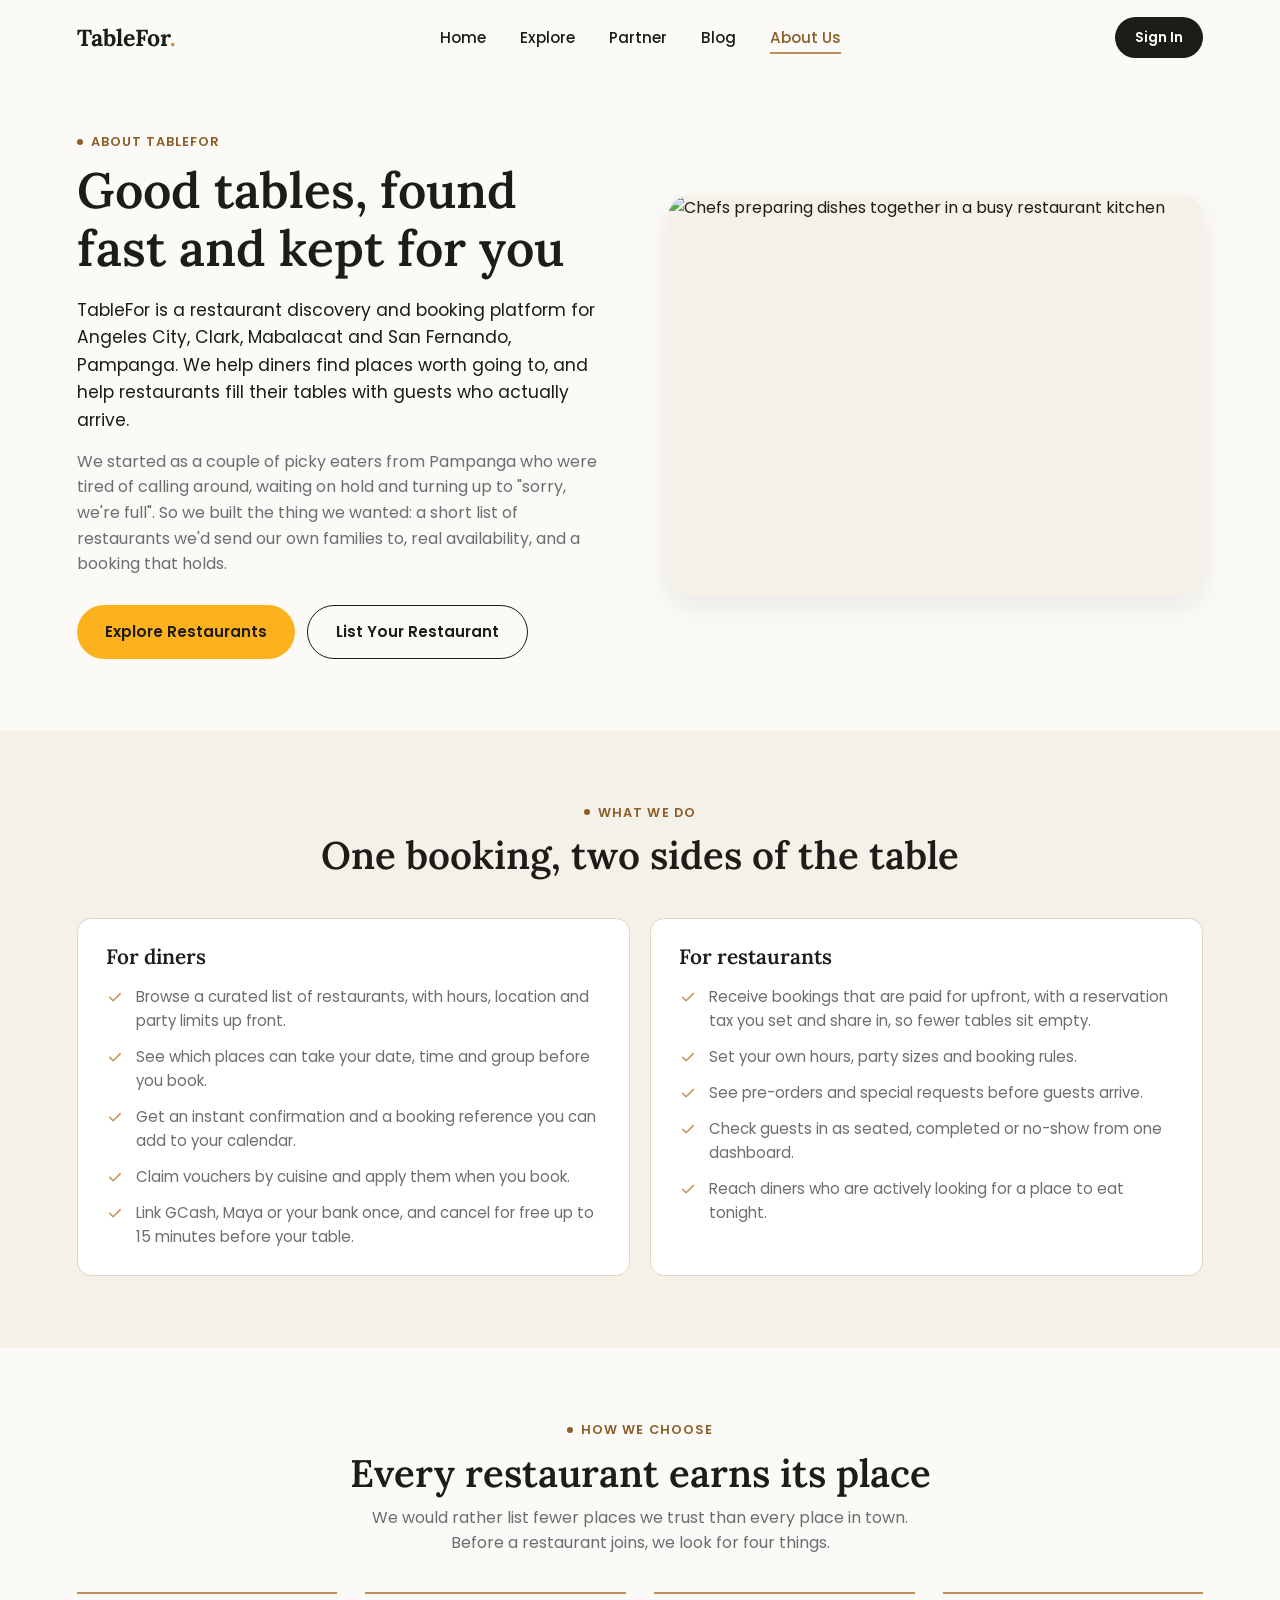
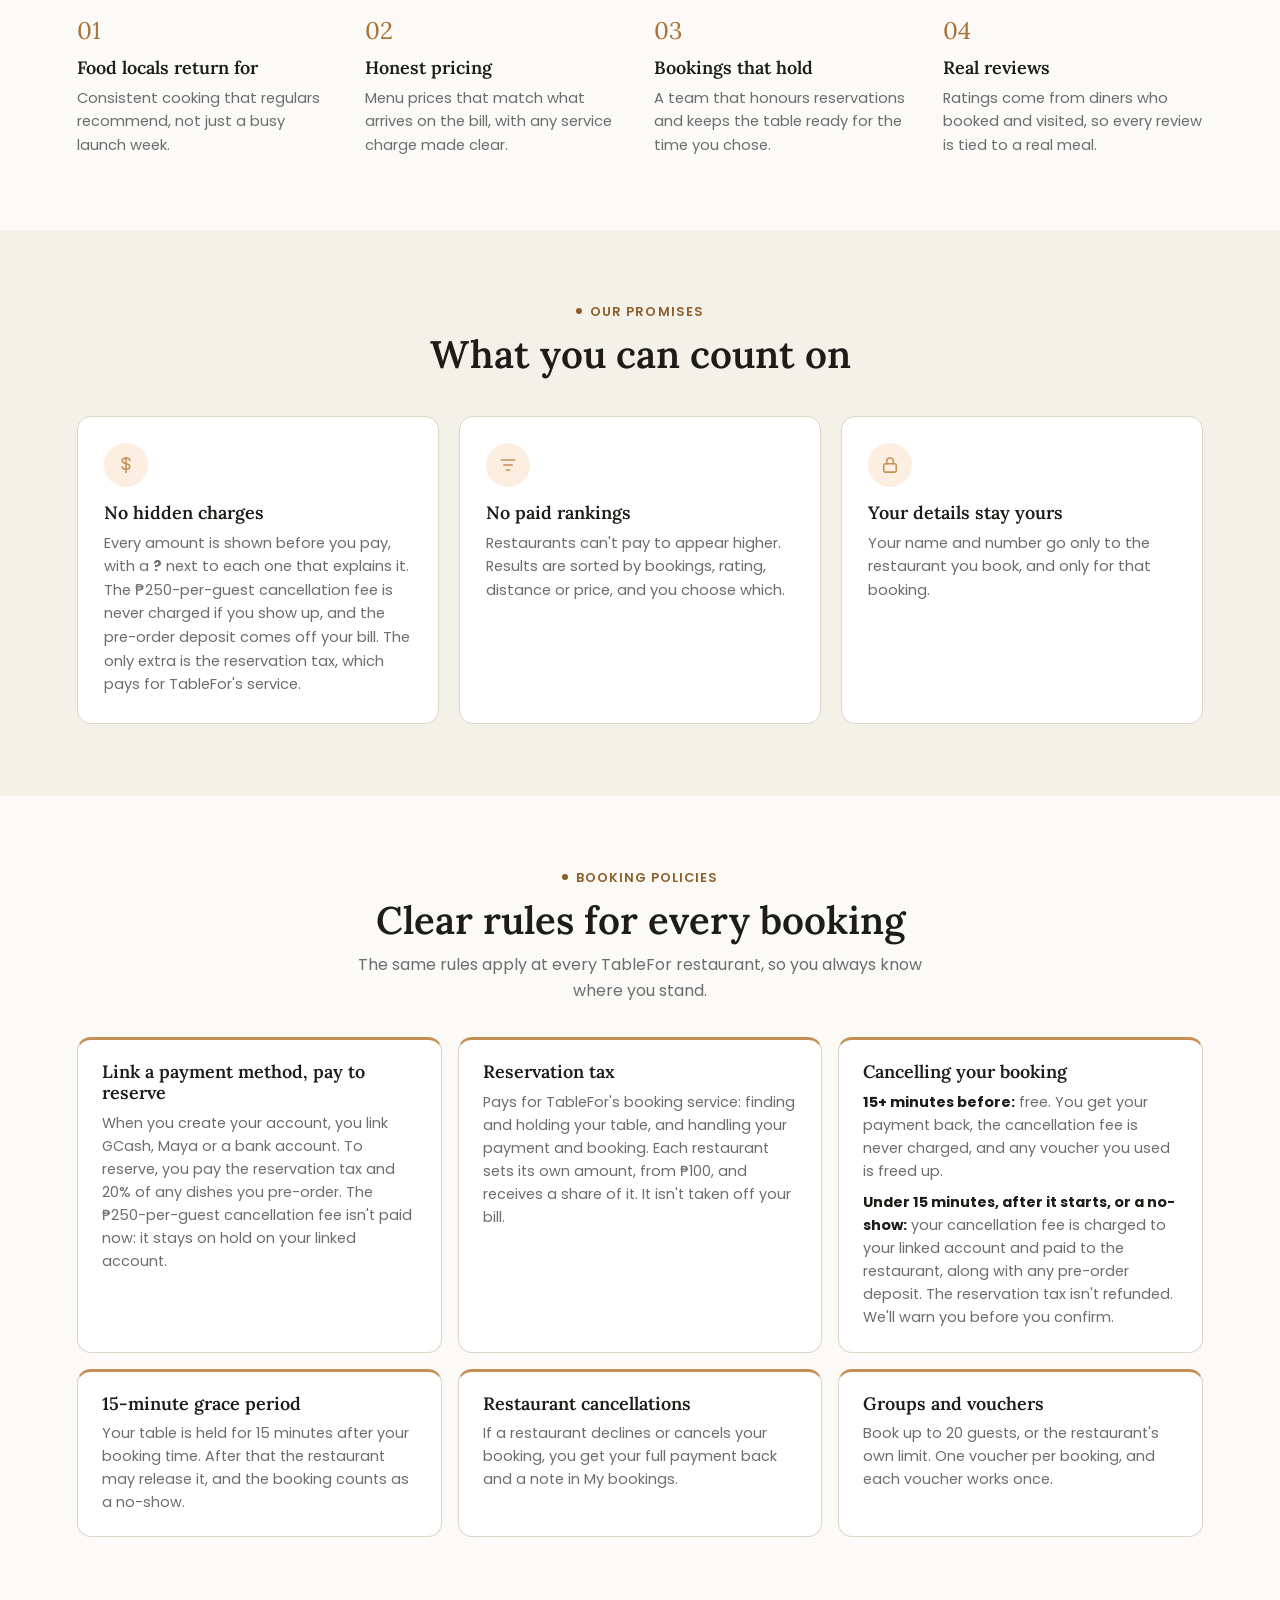
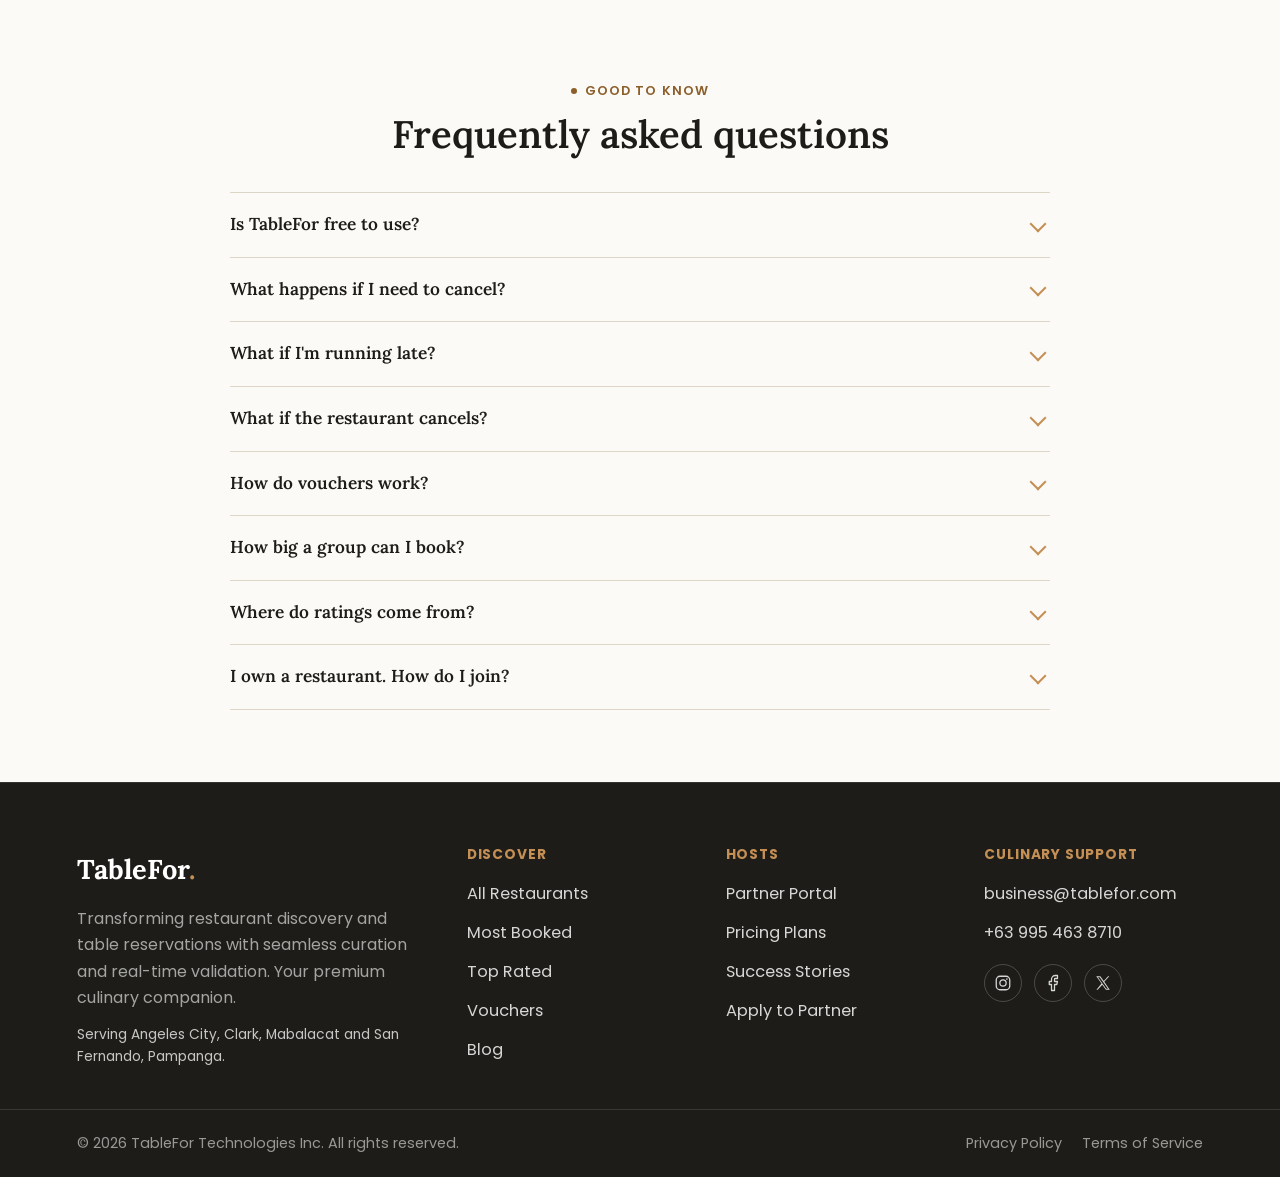
==== commit 0449a5ef: "Require a linked payment method; hold the cancellation fee instead of charging it - New diner accoun" ====
--- a/about.html
+++ b/about.html
@@ -7,9 +7,9 @@
 <meta name="description" content="About TableFor: a curated restaurant discovery and table booking platform, born in Angeles City out of pure food pickiness.">
 <link rel="icon" href="data:,">
 <script>document.documentElement.classList.add('js');</script>
-<script src="sync.js?v=20261010b"></script>
+<script src="sync.js?v=20261010c"></script>
 <link href="https://fonts.googleapis.com/css2?family=Lora:ital,wght@0,500;0,600;0,700;1,500&family=Poppins:wght@400;500;600;700&display=swap" rel="stylesheet">
-<link rel="stylesheet" href="styles.css?v=20261010b">
+<link rel="stylesheet" href="styles.css?v=20261010c">
 </head>
 <body data-page="about">
 
@@ -73,7 +73,7 @@
             <li><svg viewBox="0 0 24 24" fill="none" stroke="currentColor" stroke-width="1.9" stroke-linecap="round" stroke-linejoin="round" aria-hidden="true"><path d="m5 12.5 4.5 4.5L19 7.5"/></svg><span>See which places can take your date, time and group before you book.</span></li>
             <li><svg viewBox="0 0 24 24" fill="none" stroke="currentColor" stroke-width="1.9" stroke-linecap="round" stroke-linejoin="round" aria-hidden="true"><path d="m5 12.5 4.5 4.5L19 7.5"/></svg><span>Get an instant confirmation and a booking reference you can add to your calendar.</span></li>
             <li><svg viewBox="0 0 24 24" fill="none" stroke="currentColor" stroke-width="1.9" stroke-linecap="round" stroke-linejoin="round" aria-hidden="true"><path d="m5 12.5 4.5 4.5L19 7.5"/></svg><span>Claim vouchers by cuisine and apply them when you book.</span></li>
-            <li><svg viewBox="0 0 24 24" fill="none" stroke="currentColor" stroke-width="1.9" stroke-linecap="round" stroke-linejoin="round" aria-hidden="true"><path d="m5 12.5 4.5 4.5L19 7.5"/></svg><span>Cancel for free up to 15 minutes before your table.</span></li>
+            <li><svg viewBox="0 0 24 24" fill="none" stroke="currentColor" stroke-width="1.9" stroke-linecap="round" stroke-linejoin="round" aria-hidden="true"><path d="m5 12.5 4.5 4.5L19 7.5"/></svg><span>Link GCash, Maya or your bank once, and cancel for free up to 15 minutes before your table.</span></li>
           </ul>
         </article>
         <article class="about-panel">
@@ -112,7 +112,7 @@
         <article class="about-promise">
           <span class="about-promise-icon"><svg viewBox="0 0 24 24" fill="none" stroke="currentColor" stroke-width="1.9" stroke-linecap="round" stroke-linejoin="round" aria-hidden="true"><path d="M12 3v18M16.5 6.5c0-1.9-2-3-4.5-3s-4.5 1.3-4.5 3.3c0 4.4 9 2.4 9 6.9 0 2-2 3.3-4.5 3.3s-4.5-1.1-4.5-3"/></svg></span>
           <h3>No hidden charges</h3>
-          <p>Every amount is shown before you pay, with a <strong>?</strong> next to each one that explains it. The ₱250-per-guest cancellation fee and pre-order deposit are returned when you show up. The only extra is the reservation tax, which pays for TableFor's service.</p>
+          <p>Every amount is shown before you pay, with a <strong>?</strong> next to each one that explains it. The ₱250-per-guest cancellation fee is never charged if you show up, and the pre-order deposit comes off your bill. The only extra is the reservation tax, which pays for TableFor's service.</p>
         </article>
         <article class="about-promise">
           <span class="about-promise-icon"><svg viewBox="0 0 24 24" fill="none" stroke="currentColor" stroke-width="1.9" stroke-linecap="round" stroke-linejoin="round" aria-hidden="true"><path d="M4 6h16M7 12h10M10 18h4"/></svg></span>
@@ -136,8 +136,8 @@
       <p class="section-sub center">The same rules apply at every TableFor restaurant, so you always know where you stand.</p>
       <div class="policy-grid">
         <article class="policy-card">
-          <h3>Pay online to reserve</h3>
-          <p>Your table is reserved once you pay with GCash, Maya or online banking: the reservation tax, a ₱250 cancellation fee per guest, and 20% of any dishes you pre-order. The cancellation fee and pre-order deposit are returned when you show up, taken off your bill.</p>
+          <h3>Link a payment method, pay to reserve</h3>
+          <p>When you create your account, you link GCash, Maya or a bank account. To reserve, you pay the reservation tax and 20% of any dishes you pre-order. The ₱250-per-guest cancellation fee isn't paid now: it stays on hold on your linked account.</p>
         </article>
         <article class="policy-card">
           <h3>Reservation tax</h3>
@@ -145,8 +145,8 @@
         </article>
         <article class="policy-card">
           <h3>Cancelling your booking</h3>
-          <p><strong>15+ minutes before:</strong> free. You get everything back, and any voucher you used is freed up.</p>
-          <p><strong>Under 15 minutes, after it starts, or a no-show:</strong> your cancellation fee and any pre-order deposit go to the restaurant, and the reservation tax isn't refunded. We'll warn you before you confirm.</p>
+          <p><strong>15+ minutes before:</strong> free. You get your payment back, the cancellation fee is never charged, and any voucher you used is freed up.</p>
+          <p><strong>Under 15 minutes, after it starts, or a no-show:</strong> your cancellation fee is charged to your linked account and paid to the restaurant, along with any pre-order deposit. The reservation tax isn't refunded. We'll warn you before you confirm.</p>
         </article>
         <article class="policy-card">
           <h3>15-minute grace period</h3>
@@ -171,11 +171,11 @@
     <div class="about-faq">
       <details>
         <summary>Is TableFor free to use?</summary>
-        <p>Browsing is free. To reserve, you pay online: the reservation tax (set by the restaurant, from ₱100), a ₱250 cancellation fee per guest and 20% of any pre-order. The cancellation fee and pre-order deposit are returned when you show up, taken off your bill. The reservation tax pays for TableFor's booking service, and the restaurant receives a share of it.</p>
+        <p>Browsing is free. When you create an account, you link GCash, Maya or a bank account. To reserve, you pay the reservation tax (set by the restaurant, from ₱100) and 20% of any pre-order, which comes off your bill. The reservation tax pays for TableFor's booking service, and the restaurant receives a share of it. The ₱250-per-guest cancellation fee is only charged if you cancel late or don't show up.</p>
       </details>
       <details>
         <summary>What happens if I need to cancel?</summary>
-        <p>Open <strong>My bookings</strong> from your profile icon, or your upcoming bookings on Explore. Cancel at least 15 minutes before and your payment is refunded in full. After that, or if you don't turn up, your cancellation fee and any pre-order deposit are forfeited to the restaurant, and the reservation tax isn't refunded. If free cancellation is over, we'll show you exactly what you'll lose and ask you to confirm first. See our <a href="#policies">booking policies</a>.</p>
+        <p>Open <strong>My bookings</strong> from your profile icon, or your upcoming bookings on Explore. Cancel at least 15 minutes before and your payment is refunded in full, and you're never charged the cancellation fee. After that, or if you don't turn up, your ₱250-per-guest cancellation fee is charged to your linked account and paid to the restaurant, any pre-order deposit goes to the restaurant, and the reservation tax isn't refunded. If free cancellation is over, we'll show you exactly what you'll be charged and ask you to confirm first. See our <a href="#policies">booking policies</a>.</p>
       </details>
       <details>
         <summary>What if I'm running late?</summary>
@@ -183,7 +183,7 @@
       </details>
       <details>
         <summary>What if the restaurant cancels?</summary>
-        <p>If a restaurant declines or cancels your booking, your payment is refunded in full and you'll see the update in My bookings.</p>
+        <p>If a restaurant declines or cancels your booking, your payment is refunded in full, no cancellation fee is charged, and you'll see the update in My bookings.</p>
       </details>
       <details>
         <summary>How do vouchers work?</summary>
@@ -265,8 +265,8 @@
   </div>
 </footer>
 
-<script src="restaurants.js?v=20261010b"></script>
-<script src="store.js?v=20261010b"></script>
-<script src="script.js?v=20261010b"></script>
+<script src="restaurants.js?v=20261010c"></script>
+<script src="store.js?v=20261010c"></script>
+<script src="script.js?v=20261010c"></script>
 </body>
 </html>
--- a/styles.css
+++ b/styles.css
@@ -2471,3 +2471,28 @@
 .pay-breakdown > div:not(:first-child) { border-top: 1px solid var(--rule); }
 .policy-card p + p { margin-top: 8px; }
 .policy-card p strong { color: var(--ink); }
+
+/* ---------- Cancellation fee on hold (linked payment method) ---------- */
+.charges-hold {
+  display: grid; gap: 2px; margin-top: 6px; padding: 8px 10px; border-radius: 10px;
+  background: var(--white); border: 1px dashed var(--line-control);
+}
+.charges-hold .charges-row > span:last-child { color: var(--text-muted); font-weight: 600; }
+.pay-breakdown .is-hold { background: var(--white); }
+.pay-breakdown .is-hold dd { color: var(--text-muted); }
+.pay-hold-tag {
+  display: inline-block; font-size: 0.68rem; font-weight: 700; letter-spacing: 0.04em; text-transform: uppercase;
+  color: #7A5A12; background: #FFF6DE; border-radius: 999px; padding: 2px 8px; margin-right: 4px; vertical-align: middle;
+}
+.acct-pay .acct-hold { border-top: 1px dashed var(--rule); margin-top: 6px; padding-top: 8px; }
+.acct-pay .acct-hold small { display: block; font-size: 0.76rem; color: var(--text-muted); }
+.acct-pay .acct-hold strong { color: var(--text-muted); }
+.op-hold { display: block; font-size: 0.82rem; margin: 4px 0; padding: 6px 10px; border-radius: 8px; background: #FFF6DE; color: #7A5A12; }
+.op-hold.is-charged { background: #F1F8F3; color: #2E7D4F; }
+
+/* Linking a payment method in the sign-in dialog */
+#authWallet .pay-methods { margin-bottom: 12px; }
+#authWallet .pay-method { padding: 9px 12px; }
+#authWallet .pay-demo { margin: 0 0 12px; }
+#authWallet h2:focus { outline: none; }
+#authWallet [hidden] { display: none !important; }
